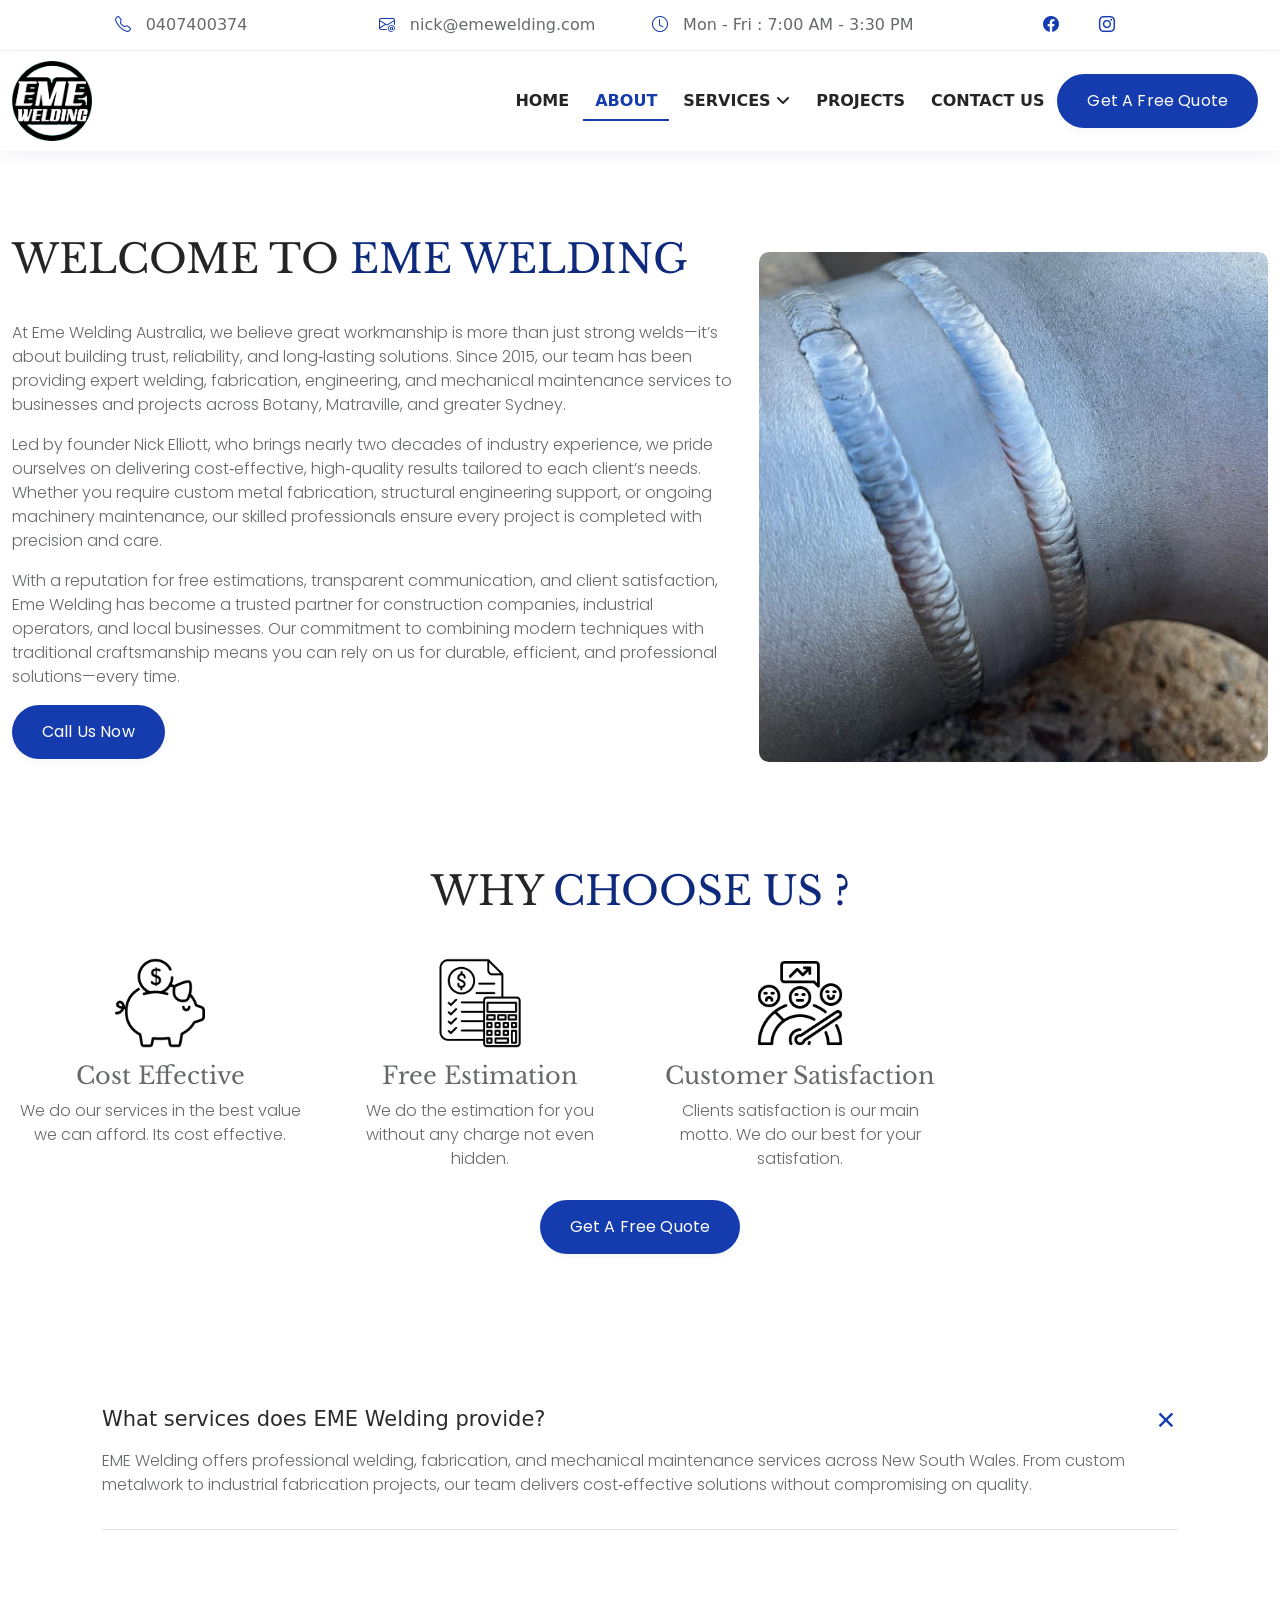
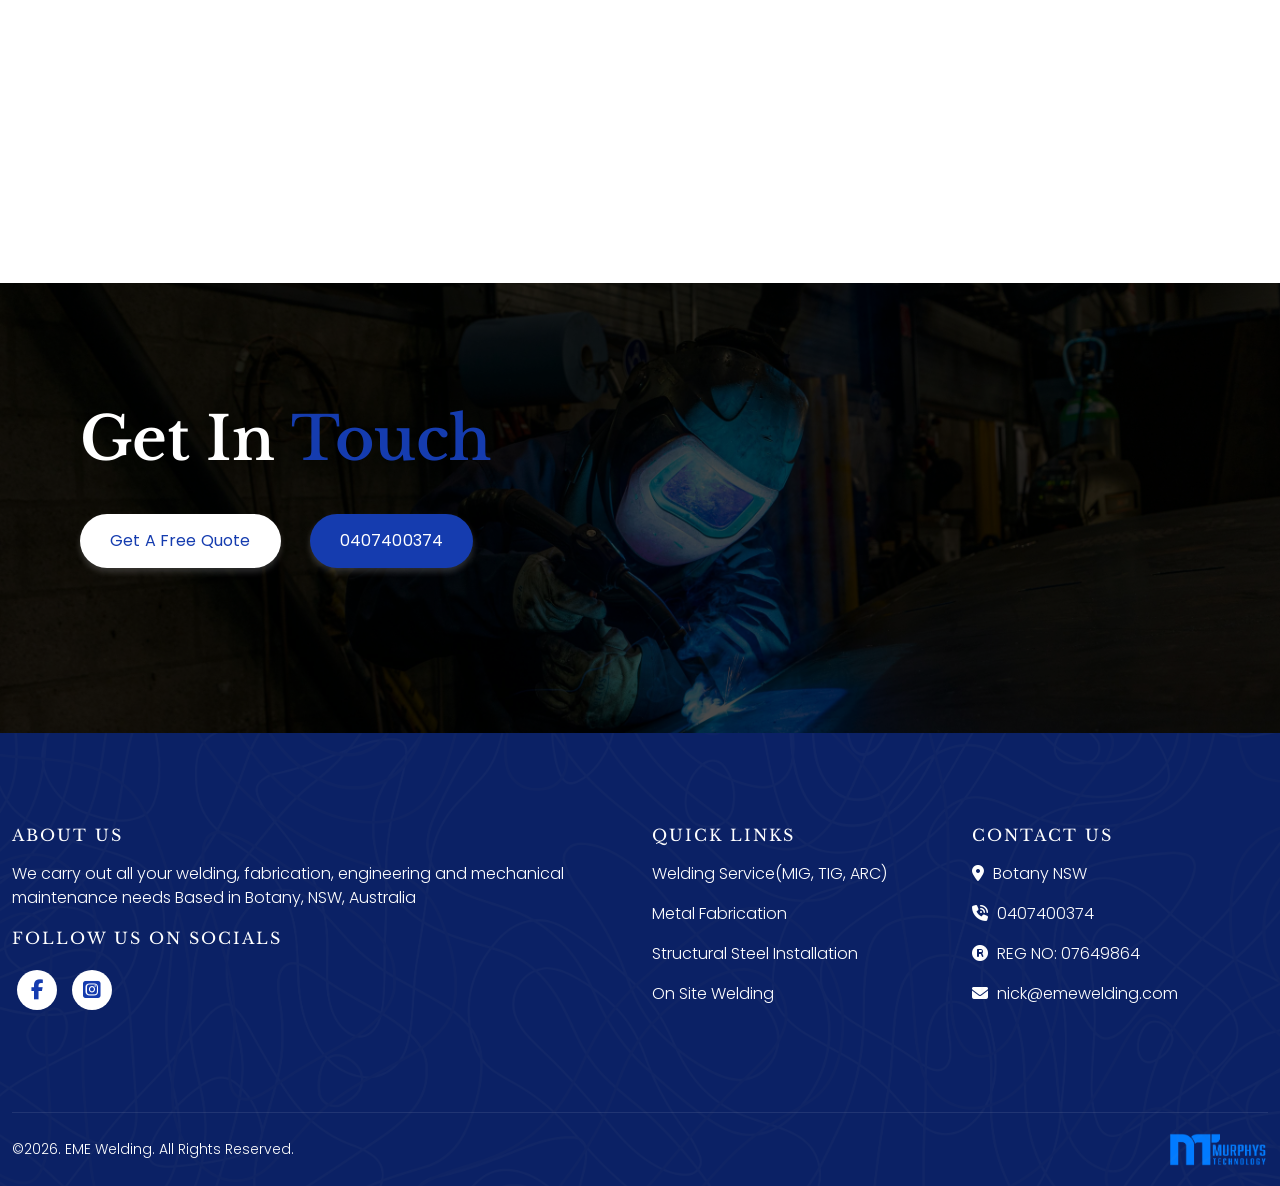
==== about.html @ 20a3b2cc "again update" ====
<!DOCTYPE html>
<html lang="en-AU">

<head>
    <meta charset="utf-8" />
    <meta http-equiv="X-UA-Compatible" content="IE=edge" />
    <meta name="viewport" content="width=device-width, initial-scale=1, maximum-scale=1" />
    <title>EME Welding | Reliable Welding & Fabrication Solutions in Sydney</title>






    <!-- Google ("Poppins", sans-serif) ("Libre Baskerville", serif;) -->
    <link rel="preconnect" href="https://fonts.googleapis.com">
    <link rel="preconnect" href="https://fonts.gstatic.com" crossorigin>
    <link
        href="https://fonts.googleapis.com/css2?family=Libre+Baskerville:ital,wght@0,400..700;1,400..700&family=Poppins:ital,wght@0,100;0,200;0,300;0,400;0,500;0,600;0,700;0,800;0,900;1,100;1,200;1,300;1,400;1,500;1,600;1,700;1,800;1,900&display=swap"
        rel="stylesheet">




    <!-- bootstrap Icons (icon library) -->
    <link rel="stylesheet" href="https://cdn.jsdelivr.net/npm/bootstrap-icons@1.11.3/font/bootstrap-icons.css">


    <!-- Font Awesome (icon library, v6.6.0) -->
    <link rel="stylesheet" href="https://cdnjs.cloudflare.com/ajax/libs/font-awesome/6.6.0/css/all.min.css"
        integrity="sha512-Kc323vGBEqzTmouAECnVceyQqyqdsSiqLQISBL29aUW4U/M7pSPA/gEUZQqv1cwx4OnYxTxve5UMg5GT6L4JJg=="
        crossorigin="anonymous" referrerpolicy="no-referrer" />


    <!-- Plugins CSS (third-party libraries styling) -->
    <link rel="stylesheet" href="css/plugins.css" />

    <!-- animation stylesheet -->
    <link rel="stylesheet" href="css/animation.css">

    <!-- Main site stylesheet -->
    <link rel="stylesheet" href="css/style.css" />

    <!-- this page stylesheet -->
    <link rel="stylesheet" href="css/about.css" />




</head>



<body>



    <!-- Preloader -->
    <div class="preloader-bg"></div>
    <div id="preloader">
        <div id="preloader-status">
            <div class="loader">
                <span></span>
            </div>
        </div>
    </div>







    <!--============================
            NAV BANNER 
  ==============================-->

    <div class="nav-banner py-2 px-3">
        <div class="container">
            <div class="row ">

                <div class="col-md-6 col-lg-3 nav-banner-item">
                    <a href="tel:0407400374"> <i class="bi bi-telephone"></i> 0407400374 </a>
                </div>

                <div class="col-md-6 col-lg-3 nav-banner-item">
                    <a href="mailto:nick@emewelding.com"> <i class="bi bi-envelope-at"></i> nick@emewelding.com </a>
                </div>

                <div class="col-lg-3 nav-banner-item d-none d-lg-block">
                    <div><i class="bi bi-clock"></i> Mon - Fri : 7:00 AM - 3:30 PM</div>
                </div>

                <div class="col-lg-3 nav-banner-social d-none d-lg-block">
                    <div class="nav-banner-item">
                        <a href="https://www.facebook.com/emewelding/"><i class="bi bi-facebook"></i></a>
                        <a href="https://www.instagram.com/emewelding/"><i class="bi bi-instagram"></i></a>
                    </div>
                </div>
            </div>
        </div>
    </div>

    <!--============================
            NAV BANNER 
  ==============================-->













    <!--============================
            NAVIGATION BAR 
  ==============================-->

    <nav class="navbar navbar-expand-lg">
        <div class="container">


            <!-- Logo -->
            <div class="logo-wrapper">
                <a class="logo" href="index.html">
                    <img src="img/logo/logo.png" class="logo-img img-fluid" alt="EME Welding Logo" />
                </a>
            </div>

            <!-- Button -->
            <button class="navbar-toggler" type="button" data-bs-toggle="collapse" data-bs-target="#navbar"
                aria-controls="navbar" aria-expanded="false" aria-label="Toggle navigation">
                <span class="navbar-toggler-icon"><i class="fa-solid fa-bars"></i></span>
            </button>


            <!-- Menu -->
            <div class="collapse navbar-collapse" id="navbar">
                <ul class="navbar-nav ms-auto">
                    <li class="nav-item">
                        <a class="nav-link" href="index.html">Home</a>
                    </li>

                    <li class="nav-item">
                        <a class="nav-link active" href="about.html">About</a>
                    </li>


                    <li class="nav-item dropdown">
                        <a class="nav-link dropdown-toggle" href="#" role="button" data-bs-toggle="dropdown"
                            aria-expanded="false">Services <i class="fa-solid fa-angle-down"></i></a>

                        <ul class="dropdown-menu">

                            <li>
                                <a href="welding-service.html" class="dropdown-item"><span>Welding Service (MIG,
                                        TIG, ARC)</span></a>
                            </li>

                            <li>
                                <a href="metal-fabrication.html" class="dropdown-item"><span>Metal
                                        Fabrication</span></a>
                            </li>

                            <li>
                                <a href="structural-steeel-installation.html" class="dropdown-item"><span>Structural
                                        Steel
                                        Installation</span></a>
                            </li>

                            <li>
                                <a href="pipe-instrument-fitting.html" class="dropdown-item"><span>Pipe &amp; Instrument
                                        Fitting</span></a>
                            </li>

                            <li>
                                <a href="project-management.html" class="dropdown-item"><span>Project
                                        Managament</span></a>
                            </li>

                            <li>
                                <a href="on-site-welding.html" class="dropdown-item"><span>On-Site Welding</span></a>
                            </li>

                            <li>
                                <a href="custom-fabrication.html" class="dropdown-item"><span>Custom
                                        Fabrication</span></a>
                            </li>


                        </ul>
                    </li>

                    <li class="nav-item">
                        <a class="nav-link" href="project.html">Projects</a>
                    </li>

                    <li class="nav-item">
                        <a class="nav-link" href="contact.html">Contact Us</a>
                    </li>

                    <li class="nav-item d-none d-lg-block">
                        <a href="contact.html" class="button-2 "> Get a free quote </a>
                    </li>


                </ul>
            </div>

        </div>
    </nav>

    <!--============================
            NAVIGATION BAR 
  ==============================-->


























    <!--============================
            INTRO SECTION 
  ==============================-->

    <section class="intro-section section-padding">
        <div class="container">
            <div class="row">


                <div class="col-12 col-lg-7 mb-4 animate-bottom ">

                    <div class="sec-title text-left pb-4">
                        <h2> Welcome to <span>eme welding</span></h2>
                    </div>


                    <div class="intro-txt">

                        <p>
                            At Eme Welding Australia, we believe great workmanship is more than just strong welds—it’s
                            about building trust, reliability, and long‑lasting solutions. Since 2015, our team has been
                            providing expert welding, fabrication, engineering, and mechanical maintenance services to
                            businesses and projects across Botany, Matraville, and greater Sydney.
                        </p>
                        <p>
                            Led by founder Nick Elliott, who brings nearly two decades of industry experience, we pride
                            ourselves on delivering cost‑effective, high‑quality results tailored to each client’s
                            needs. Whether you require custom metal fabrication, structural engineering support, or
                            ongoing machinery maintenance, our skilled professionals ensure every project is completed
                            with precision and care.
                        </p>

                        <p>
                            With a reputation for free estimations, transparent communication, and client satisfaction,
                            Eme Welding has become a trusted partner for construction companies, industrial operators,
                            and local businesses. Our commitment to combining modern techniques with traditional
                            craftsmanship means you can rely on us for durable, efficient, and professional
                            solutions—every time.
                        </p>

                    </div>

                    <a href="tel:0407400374" class=" button-2"> Call Us Now</a>


                </div>

                <div class="col-12 col-lg-5 animate-bottom ">
                    <div class="intro-img">
                        <img src="img/4.jpg" alt="">
                    </div>
                </div>


            </div>
        </div>
    </section>

    <!--============================
            INTRO SECTION 
  ==============================-->





















    <!--============================
            WHY CHOOSE US SECTION 
  ==============================-->

    <section class="features-section section-padding">
        <div class="container">

            <div class="sec-title text-center animate-bottom pb-4">
                <h2>Why <span>choose us ?</span></h2>
            </div>


            <div class="row">

                <div class="col-12 col-md-6 col-lg-3 animate-bloom">
                    <div class="features-card">
                        <div class="features-card-icon">
                            <img src="img/icons/cost-saving.png" alt="cost saving icon">
                        </div>
                        <div class="features-card-content">
                            <h3>cost effective</h3>
                            <p>We do our services in the best value we can afford. Its cost effective.</p>
                        </div>
                    </div>
                </div>


                <div class="col-12 col-md-6 col-lg-3 animate-bloom">
                    <div class="features-card">
                        <div class="features-card-icon">
                            <img src="img/icons/free-estimation.png" alt="free estimation icon">
                        </div>
                        <div class="features-card-content">
                            <h3>free estimation</h3>
                            <p>We do the estimation for you without any charge not even hidden.</p>
                        </div>
                    </div>
                </div>


                <div class="col-12 col-md-6 col-lg-3 animate-bloom">
                    <div class="features-card">
                        <div class="features-card-icon">
                            <img src="img/icons/customer-satisfaction.png" alt="customer satisfaction icon">
                        </div>
                        <div class="features-card-content">
                            <h3>customer satisfaction</h3>
                            <p>Clients satisfaction is our main motto. We do our best for your satisfation.</p>
                        </div>
                    </div>
                </div>


                <div class="col-12 col-md-6 col-lg-3 animate-bloom">
                    <div class="features-card">
                        <div class="features-card-icon">
                            <img src="img/icons/expert-staff.png" alt="expert staff icon">
                        </div>
                        <div class="features-card-content">
                            <h3>Experts Staffs</h3>
                            <p>Our workers are professional and know how to handle every minor things.</p>
                        </div>
                    </div>
                </div>


            </div>

            <div class="text-center mt-2 animate-bottom">
                <a href="contact.html" class="button-2">Get a Free Quote</a>
            </div>

        </div>

    </section>

    <!--============================
            WHY CHOOSE US  SECTION 
  ==============================-->











    <!--============================
            FAQ SECTION 
  ==============================-->
    <section class="faq-section">

        <div class="container my-5">
            <div class="faq-section">
                <div class="faq-item active animate-bottom">
                    <div class="faq-question">
                        <h5> What services does EME Welding provide?</h5>
                        <span class="faq-toggle">+</span>
                    </div>
                    <div class="faq-answer">
                        <p>EME Welding offers professional welding, fabrication, and mechanical maintenance services
                            across New South Wales. From custom metalwork to industrial fabrication projects, our team
                            delivers cost‑effective solutions without compromising on quality.
                        </p>
                    </div>
                </div>

                <div class="faq-item animate-bottom">
                    <div class="faq-question">
                        <h5>Where is EME Welding located? </h5>
                        <span class="faq-toggle">+</span>
                    </div>
                    <div class="faq-answer">
                        <p>We are based in Botany/Matraville, NSW, Australia. Our workshop is easily accessible for
                            local businesses and industries, and we also provide on‑site welding and fabrication
                            services when required.
                        </p>
                    </div>
                </div>

                <div class="faq-item animate-bottom">
                    <div class="faq-question">
                        <h5>Do you offer custom welding and fabrication solutions?</h5>
                        <span class="faq-toggle">+</span>
                    </div>
                    <div class="faq-answer">
                        <p>Yes. At EME Welding, we specialize in tailoring projects to meet client requirements. Whether
                            you need one‑off fabrication, ongoing maintenance, or complex engineering solutions, our
                            experienced team will design and deliver exactly what you need.</p>
                    </div>
                </div>

                <div class="faq-item animate-bottom">
                    <div class="faq-question">
                        <h5> How can I get a quote for my project?</h5>
                        <span class="faq-toggle">+</span>
                    </div>
                    <div class="faq-answer">
                        <p>We provide free, no‑obligation estimates. Simply contact us by phone or email with your
                            project details, and our team will respond promptly with a clear, cost‑effective proposal.
                        </p>
                    </div>
                </div>

                <div class="faq-item animate-bottom">
                    <div class="faq-question">
                        <h5>Why choose EME Welding over other providers? </h5>
                        <span class="faq-toggle">+</span>
                    </div>
                    <div class="faq-answer">
                        <p>Founded in 2015 by Nick Elliott, EME Welding combines nearly two decades of industry
                            expertise with a commitment to client satisfaction. Our skilled workforce, transparent
                            pricing, and dedication to premium standards make us a trusted partner for businesses across
                            Australia.
                        </p>
                    </div>
                </div>


            </div>
        </div>


    </section>

    <!--============================
            FAQ SECTION 
  ==============================-->






























    <!-- =====================================
             CTA SECTION
    ========================================== -->

    <div class="cta-box ">
        <div class="container cta-content section-padding">
            <h2 class="animate-bloom">Get in <span>Touch</span> </h2>

            <div class="col-12 gallery-btn text-left pt-4 animate-bottom">

                <a href="contact.html" class="button-1 me-4">
                    Get A Free Quote
                </a>

                <a href="tel:0407400374" class=" button-2"> 0407400374</a>
            </div>


        </div>
    </div>

    <!-- =======================================
            CTA SECTION
    ========================================== -->

























    <!--============================
            FOOTER
  ==============================-->

    <footer class="footer bg">
        <div class="container">
            <!-- top -->
            <div class="top">
                <div class="row">

                    <div class="col-md-6 mb-30">
                        <div class="item">
                            <h3>About Us</h3>
                            <p class="pe-4">
                                We carry out all your welding, fabrication, engineering and mechanical maintenance needs
                                Based in Botany, NSW, Australia
                            </p>

                            <h3>Follow us on Socials</h3>
                            <div class="social-icons">
                                <ul class="list-inline">
                                    <li>
                                        <a href="https://www.facebook.com/emewelding/"><i
                                                class="fa-brands fa-facebook-f"></i></a>
                                    </li>
                                    <li>
                                        <a href="https://www.instagram.com/emewelding/"><i
                                                class="fa-brands fa-square-instagram"></i></a>
                                    </li>

                                </ul>
                            </div>

                        </div>
                    </div>




                    <div class="col-md-3 mb-30">
                        <div class="item">
                            <h3>quick links</h3>
                            <p><a href="welding-service.html">Welding Service(MIG, TIG, ARC)</a></p>
                            <p><a href="metal-fabrication.html">Metal Fabrication</a></p>
                            <p><a href="structural-steeel-installation.html">Structural Steel Installation</a></p>
                            <p><a href="on-site-welding.html">On Site Welding</a></p>

                        </div>
                    </div>



                    <div class="col-md-3  mb-30">
                        <div class="item">
                            <h3>Contact Us</h3>
                            <div class="links">
                                <p><i class="fa-solid fa-location-dot"></i> Botany NSW</p>
                                <p><i class="fa-solid fa-phone-volume"></i> 0407400374 </p>
                                <p><i class="fa-solid fa-registered"></i> REG NO: 07649864 </p>
                                <p><i class="fa-solid fa-envelope"></i>
                                    nick@emewelding.com</p>
                            </div>
                        </div>
                    </div>



                </div>
            </div>

            <!-- bottom -->
            <div class="bottom">
                <div class="row">
                    <div class="col-md-12 footer-right">
                        <p class="mb-0">
                            &copy;2026. EME Welding. All Rights Reserved.
                        </p>

                        <div class="footer-power"><a href="https://murphystechnology.com.au/"> <img
                                    src="img/logo/power.png" alt=""></a></div>
                    </div>
                </div>
            </div>
        </div>
    </footer>

    <!--============================
            FOOTER
  ==============================-->







    <!--============================
            Book Now CTA For Mobile
  ==============================-->

    <div class="cta-container d-lg-none">
        <div class="cta-text">Call Us Today</div>
        <a href="tel:0407400374" class="cta-btn">
            <i class="fa-solid fa-phone-flip"></i>
        </a>
    </div>

    <!--============================
            Book Now CTA For Mobile
  ==============================-->










    <!--============================
            ANIMATION JS
  ==============================-->
    <script>
        // Scroll Animation Script
        (function () {
            const observer = new IntersectionObserver(
                (entries) => {
                    const groups = {}; // Group by animation type

                    entries.forEach((entry) => {
                        if (entry.isIntersecting) {
                            const el = entry.target;
                            const animationType = Array.from(el.classList).find((cls) =>
                                cls.startsWith("animate-")   // updated prefix
                            );

                            if (!groups[animationType]) groups[animationType] = [];
                            groups[animationType].push(el);

                            observer.unobserve(el); // Animate only once
                        }
                    });

                    // Apply stagger per animation group
                    Object.values(groups).forEach((group) => {
                        group.forEach((el, index) => {
                            setTimeout(() => {
                                el.classList.add("animate-visible"); // updated suffix
                            }, index * 300); // Delay between elements
                        });
                    });
                },
                { threshold: 0.2 }
            );

            // Observe all animate elements
            document.querySelectorAll('[class*="animate-"]').forEach((el) => {
                observer.observe(el);
            });
        })();

    </script>
    <!--============================
            ANIMATION JS
  ==============================-->








    <!-- Bootstrap JavaScript (responsive UI components) -->
    <script src="js/bootstrap.min.js"></script>

    <!-- jQuery core library (v3.7.1) -->
    <script src="js/jquery-3.7.1.min.js"></script>

    <!-- ScrollIt (smooth scrolling between page sections) -->
    <script src="js/scrollIt.min.js"></script>

    <!-- Custom JavaScript (your site-specific scripts) -->
    <script src="js/script.js"></script>


</body>

</html>
---- css/animation.css ----
/* =====================
   Base Animations
===================== */
[class*="animate-"] {
    opacity: 0;
    transition: all 0.8s ease;
}

/* Directions */
.animate-bottom {
    transform: translateY(100px);
}

.animate-top {
    transform: translateY(-100px);
}

.animate-right {
    transform: translateX(100px);
}

.animate-left {
    transform: translateX(-100px);
}

.animate-left-rotate {
    transform: translateX(-100px) rotate(360deg);
    transition: transform 1s ease;
}

.animate-fade {
    opacity: 0;
    transition: opacity 3s ease;
}

/* 🌸 Bloom Animation */
.animate-bloom {
    opacity: 0;
    transform: scale(0.2);
    transition: transform 0.8s ease-out, opacity 0.8s ease-out;
}

/* When element is visible */
.animate-visible {
    opacity: 1;
    transform: translate(0, 0) scale(1);
}

/* Optional: smooth bounce after bloom */
.animate-bloom.animate-visible {
    animation: bloom-bounce 0.8s cubic-bezier(0.34, 1.56, 0.64, 1);
}

@keyframes bloom-bounce {
    0% {
        transform: scale(0.8);
        opacity: 0;
    }

    70% {
        transform: scale(1.02);
        opacity: 1;
    }

    100% {
        transform: scale(1);
    }
}
---- css/style.css ----
/* ======= Typography style ======= */
:root {
  --primary-blue: #13FFFF;
  --secondary-blue: #153CAF;
  --text-gray: #67696c;
  --bg-color: #FAFAF7;
  --light-gray: #F5F4EE;
  --soft-white: #F9F9F9;
  --black: #252525;
  --white: #FFFFFF;

  /* font */
  --font-body: "Poppins", sans-serif;
  --font-head: "Libre Baskerville", serif;

}




html,
body {
  -moz-osx-font-smoothing: grayscale;
  -webkit-font-smoothing: antialiased;
  -moz-font-smoothing: antialiased;
  font-smoothing: antialiased;
  height: 100%;
  width: 100%;
  scroll-behavior: smooth;

}

* {
  margin: 0;
  padding: 0;
  -webkit-box-sizing: border-box;
  box-sizing: border-box;
  outline: none;
  list-style: none;
  word-wrap: break-word;
}

body {
  color: var(--text-gray);
  background: var(--white);
  font-size: 16px;
  overflow-x: hidden;
  width: 100%;
}







p {
  font-family: var(--font-body);
  font-size: 16px;
  font-weight: 300;
  color: var(--text-gray);
}

h1 {
  font-size: 55px;
}

h2 {
  font-size: 45px;
}

h3 {
  font-size: 40px;
}

h4 {
  font-size: 27px;
}

h5 {
  font-size: 21px;
}

h6 {
  font-size: 17px;
}



h1,
h2 {
  font-family: var(--font-head);
  color: var(--secondary-blue);
  font-weight: 600;
  line-height: 1.2em;
  margin-bottom: 5px;
  margin: 0 0 15px 0;
}





h3,
h4,
h5,
h6 {
  font-weight: 400;
  line-height: 1.5em;
  margin: 0 0 15px 0;
}

img {
  width: 100%;
  height: auto;
  -webkit-transition: all 0.5s;
  -o-transition: all 0.5s;
  transition: all 0.5s;
}

span,
a,
a:hover {
  display: inline-block;
  text-decoration: none;
  color: inherit;
}

b {
  font-weight: 300;
  color: var(--white);
}






/* list */

.list {
  position: relative;
  display: block;
}

.list li {
  position: relative;
  display: flex;
  align-items: center;
}

.list li+li {
  margin-top: 10px;
}

.list-icon {
  display: grid;
}

.list-icon span {
  font-size: 17px;
  color: var(--secondary-blue);
}

.list-text {
  margin-left: 15px;
}

.list-text p {
  font-size: 17px;
  margin: 0;
  color: #999;
}







/* breadcrumb */

.breadcrumb a {
  color: var(--secondary-blue);
}

.breadcrumb-item+.breadcrumb-item::before {
  color: rgba(255, 255, 255, 0.5);
}

.breadcrumb-item.active {
  color: var(--white);
}

/* bottom fade */

.bottom-fade {
  width: 100%;
  top: 0;
  height: 100%;
  float: left;
  position: absolute;

  z-index: 0;
  border-radius: 20px 20px 0 20px;
}

.why-us-bottom-fade {
  border-radius: 0px;
}

















/* ======= Preloader style ======= */

.preloader-bg,
#preloader {
  position: fixed;
  width: 100%;
  height: 100vh;
  overflow: hidden;
  background: #000000;
  /* Dark backdrop */
  z-index: 10000009;
}

#preloader {
  display: table;
  table-layout: fixed;
}

#preloader-status {
  display: table-cell;
  vertical-align: middle;
}



.loader {
  border: 6px solid #006eff34;
  border-top: 6px solid #006eff;
  border-radius: 50%;
  width: 60px;
  height: 60px;
  margin: 0 auto;
  animation: spin 1s linear infinite;
}

@keyframes spin {
  0% {
    transform: rotate(0deg);
  }

  100% {
    transform: rotate(360deg);
  }
}

/* ======= Preloader style ======= */


























/* ======= Section style ======= */

.section-padding {
  padding: 80px 0;
}

@media (max-width:992px) {
  .section-padding {
    padding: 60px 0;
  }

}

@media (max-width:767px) {
  .section-padding {
    padding: 40px 0;
  }

}



.section-title {
  font-size: 40px;
  position: relative;
  line-height: 1.2em;
  font-weight: 400;
  text-transform: uppercase;
}

.section-title h2 {
  font-size: clamp(30px, 5vw, 45px);
  color: var(--secondary-blue);
  position: relative;
  line-height: 1.2em;
  font-weight: 400;
  text-transform: uppercase;
}



[data-overlay-dark] .section-title span,
.section-title span {
  color: var(--secondary-blue);
}

.section-title.white {
  color: var(--white);
}

.section-title.black {
  color: var(--white);
}

.section-title p {
  font-family: "Oswald", sans-serif;
  font-weight: 300;
  font-size: 16px;
  line-height: 20px;
  margin-bottom: 15px;
  position: relative;
  display: inline-block;
  z-index: 1;
  text-transform: uppercase;
  letter-spacing: 3px;
}

.section-subtitle.white {
  color: var(--white);
}

@media screen and (max-width: 991px) {
  .section-title {
    font-size: 40px;
  }
}






















/* ======= Nav-banner style ======= */
.nav-banner {
  color: var(--text-gray);
  background-color: var(--white);
  font-size: clamp(8px, 3vw, 12px);
  text-align: left;
  font-weight: 400;
  font-size: 16px;
  border-bottom: 1px solid var(--light-gray);
}


.nav-banner .row {
  padding: 5px 0px;
  margin: 0px;
}


.nav-banner .row i {
  font-size: 16px;
  color: var(--secondary-blue);
  margin-right: 10px;
}


.nav-banner-item {
  display: flex;
  flex-direction: row;
  justify-content: center;
  align-items: center;
}

.nav-banner-social {
  align-items: center;
}

.nav-banner-social a {
  margin-right: 30px;
}

/* ======= Nav-banner style ======= */































/* ========================
     Navbar style
=========================== */

.navbar {
  position: relative;
  left: 0;
  width: 100%;
  background: var(--white);
  z-index: 99;
  padding: 0;
  height: 100px;
  border-bottom: 1px solid rgba(255, 255, 255, 0.2);
  box-shadow: 0px 5px 15px rgb(15 36 84 / 5%);

}


.navbar .container {
  border: none;
}

.logo .logo-img {
  width: 80px;
  height: auto;
  display: block;
}

.nav-scroll .container {
  border: none;
}

.navbar-toggler-icon {
  background-image: none;
}

.navbar .navbar-toggler-icon,
.navbar .icon-bar {
  color: black;
}


.navbar .navbar-collapse .navbar-nav {
  display: flex;
  align-items: center;
  padding: 10px;
}

.navbar .navbar-nav .nav-link {
  font-weight: 600;
  font-size: 16px;
  color: var(--black);
  margin: 1px;
  -webkit-transition: all 0.4s;
  transition: all 0.4s;
  padding-right: 12px;
  padding-left: 12px;
  text-transform: uppercase;
}




.navbar .navbar-nav .nav-link {
  position: relative;
  color: var(--black);
  text-decoration: none;
  background-image: linear-gradient(currentColor, currentColor);
  background-position: 0 100%;
  background-repeat: no-repeat;
  background-size: 0% 1px;
  transition: background-size 0.3s ease;
}

.navbar .navbar-nav .nav-link:hover {
  background-size: 100% 2px;
  color: var(--secondary-blue);
}

.navbar .navbar-nav .active {
  background-size: 100% 2px;
  color: var(--secondary-blue);
  font-weight: 600;
}

.navbar .navbar-nav .active i {
  color: var(--secondary-blue);
}






.nav-scroll {
  background: var(--white);
  padding: 0;
  position: fixed;
  top: -140px;
  left: 0;
  width: 100%;
  -webkit-transition: -webkit-transform 0.5s;
  transition: -webkit-transform 0.5s;
  transition: transform 0.5s;
  transition: transform 0.5s, -webkit-transform 0.5s;
  -webkit-transform: translateY(140px);
  transform: translateY(140px);
  border: none;
  -webkit-box-shadow: 0px 5px 15px rgb(15 36 84 / 5%);
  box-shadow: 0px 5px 15px rgb(15 36 84 / 5%);
}

.nav-scroll .container {
  margin: 0px auto;
  background: var(--white);

}


.nav-scroll .logo .logo-img {
  width: 80px;
  height: auto;
  display: block;
}

a.logo {
  display: block;
  width: 80px;
  height: auto;
}

.nav-scroll .navbar-toggler-icon,
.nav-scroll .icon-bar {
  color: var(--black);
}

.nav-scroll .navbar-nav .nav-link {
  color: var(--black);
  font-weight: 600;
}

.nav-scroll .navbar-nav .active {
  color: var(--secondary-blue) !important;
  font-weight: 600;
}

.nav-scroll .navbar-nav .logo {
  padding: 15px 0;
  color: var(--secondary-blue);
}

.nav-scroll .logo-img {
  width: 80px;
  margin-bottom: 0px;
}

.nav-scroll .logo-wrapper .logo {
  display: block;
  width: 100%;
  position: relative;
  color: var(--white);
  margin-bottom: 0;
  padding: 0;
}




.logo {
  padding: 0;
  display: block;
}

.logo-img {
  width: 80px;
  height: auto;
  object-fit: contain;
}

.dropdown .nav-link i {
  padding-left: 0px;
  font-size: 8px;
  color: var(--black);
}




.navbar .dropdown-menu {
  background-color: var(--light-white);
  width: fit-content !important;
  padding: 10px 20px !important;
  box-shadow: rgba(0, 0, 0, 0.24) 0px 3px 8px !important;
}


.navbar .dropdown-menu .dropdown-item {
  font-family: "Outfit", sans-serif;
  font-size: 15px;
  font-weight: 400;
  color: var(--black);
  position: relative;
  background-color: transparent;
  -webkit-transition: all 0.4s;
  -o-transition: all 0.4s;
  transition: all 0.4s;
  padding: 5px;
}

.navbar .dropdown-menu .dropdown-item span {
  display: block;
  cursor: pointer;
  padding: 3px;
}


.navbar .dropdown-menu .dropdown:hover>.dropdown-item,
.navbar .dropdown-menu .dropdown-item.active,
.navbar .dropdown-menu .dropdown-item:hover {
  color: var(--secondary-blue) !important;
  font-weight: 400;

}


.navbar .dropdown-toggle::after {
  display: none;

}

.navbar .dropdown-menu {
  box-shadow: 0 16px 50px rgb(27 27 27 / 7%);

}

.navbar .dropdown-menu li:last-child {
  border-bottom: none;
}

.navbar .dropdown-menu li {
  position: relative;
  display: block;
  -webkit-transition: all 500ms ease;
  transition: all 500ms ease;
  border-bottom: 1px solid rgba(255, 255, 255, 0.02);
}


.navbar .dropdown-menu .dropdown-menu.pull-left {
  top: 0;
  left: auto;
  right: 100%;
}

/* navbar-right */
.navbar .navbar-right {
  position: relative;
  display: flex;
  align-items: center;
}

.navbar .navbar-right .wrap {
  position: relative;
  display: flex;
  align-items: center;
  z-index: 5;
  margin-left: 20px;
}

.navbar .navbar-right .wrap .icon {
  position: relative;
  display: flex;
  align-items: center;
  justify-content: center;
  height: 40px;
  width: 40px;
  background-color: transparent;
  border-radius: 50%;
  font-size: 16px;
  color: var(--white);
  -webkit-transition: all 500ms ease;
  transition: all 500ms ease;
  border: 1px solid rgba(255, 255, 255, 0.3);
}

.nav-scroll .navbar-right .wrap .icon {
  color: var(--white);
}

.navbar .navbar-right .wrap .text {
  margin-left: 5px;
  top: 0;
  position: relative;
}

.navbar .navbar-right .wrap .text p {
  font-size: 12px;
  line-height: 11px;
  color: var(--white);
  margin-bottom: 4px;
}

.navbar .navbar-right .wrap .text h5 {
  font-size: 17px;
  font-weight: 300;
  color: var(--white);
  margin-bottom: 0;
}

.navbar .navbar-right .wrap .text h5 a {
  color: var(--white);
  -webkit-transition: all 500ms ease;
  transition: all 500ms ease;
}


.navbar .dropdown-menu .dropdown-item.active {
  color: var(--secondary-blue) !important;
  font-weight: 600 !important;
}





/* Navbar Media Query */
@media (min-width: 992px) {

  /* Make dropdown parent stable */
  .navbar .dropdown {
    position: relative;
  }

  .navbar .dropdown i {
    font-size: 16px;
    margin: 0px;
    padding: 0px;
    transition: all 0.3s ease;
  }


  /* Base dropdown state */
  .navbar .dropdown-menu {
    display: block;
    opacity: 0;
    visibility: hidden;
    transform: translateY(12px);
    width: 80px;
    padding: 20px 12px;
    border-radius: 15px;
    border: 0;
    background-color: var(--white);
    transition: opacity 0.25s ease, transform 0.25s ease;
    pointer-events: none;
  }

  /* Invisible hover bridge (IMPORTANT) */
  .navbar .dropdown::after {
    content: "";
    position: absolute;
    left: 0;
    right: 0;
    top: 100%;
    height: 14px;
  }

  /* Hover open */
  .navbar .dropdown:hover>.dropdown-menu {
    opacity: 1;
    visibility: visible;
    transform: translateY(0);
    pointer-events: auto;
  }


  .navbar .dropdown:hover i {
    transform: rotate(-180deg);
  }


  /* Nested dropdown fix (if any) */
  .navbar .dropdown-menu .dropdown-menu {
    left: calc(100% + 5px);
    top: 0;
    transform: translateY(0);
  }

  /* Disable bootstrap click toggle on desktop */
  .navbar .dropdown-toggle {
    pointer-events: none;
  }
}








@media screen and (max-width: 991px) {

  .navbar {
    padding: 0;
    height: 90px;
    background: var(--white);
    padding: 0;
    border-bottom: 1px solid rgba(255, 255, 255, 0.1);
  }


  .nav-scroll {
    background: var(--white);
  }

  .logo-wrapper {
    float: left;
    padding: 5px 15px;
    height: 90px;
  }

  .nav-scroll .logo-wrapper {
    padding: 5px 15px;
    background-color: transparent;
  }

  .nav-scroll .logo .logo-img {
    width: 80px;
  }

  .navbar .logo {
    text-align: left;
    margin-left: 0px;
  }

  .logo-img {
    margin-bottom: 0px;
    width: 80px;
    padding: 0;
  }

  .navbar button {
    margin-right: 0px;
    outline: none !important;
    background: transparent;
    margin-top: 10px;
    border: none;
  }

  .navbar button:hover {
    background: transparent;
  }

  .navbar button:active,
  .navbar button:focus,
  .navbar button:hover {
    background: transparent;
    outline: none;
    color: transparent !important;
  }

  .navbar .container {
    max-width: 100%;
    padding: 0;
  }

  .navbar .nav-link {
    margin: 0px auto !important;
  }

  .navbar .navbar-nav .nav-link {
    color: var(--white);
    border-style: none;
    font-weight: 300;
    padding: 3px;
    border-radius: 0px;
    background: transparent;

  }

  .navbar .navbar-nav .active {
    color: var(--secondary-blue);
    font-weight: 600;
  }


  .nav-scroll .navbar-collapse .nav-link {
    color: var(--white) !important;
    padding: 10px 0px;
  }

  .nav-scroll .navbar-collapse .active {
    color: var(--secondary-blue) !important;
    font-weight: 600 !important;

  }

  .navbar .dropdown-menu {
    background-color: transparent;
  }

  .navbar .navbar-collapse .navbar-nav {
    display: flex;
    align-items: start;
    padding: 60px 40px;
    border-radius: 0px;
    background: black;
  }



  .navbar .dropdown-menu .dropdown-item {
    color: var(--white);
    padding: 0px;
    font-weight: 300;
    line-height: 30px;

  }

  .navbar .dropdown-menu .dropdown-item.dropdown-toggle {
    font-weight: 300;
  }

  .navbar .dropdown-submenu .dropdown-toggle::after {
    right: 15px;
    font-size: 10px;
  }

  .navbar .dropdown-submenu:hover>.dropdown-toggle::after {
    transform: rotate(0deg);
  }

  .navbar .dropdown-submenu .dropdown-toggle.show::after {
    transform: rotate(90deg);
  }

  .navbar .dropdown-menu {
    border: none;
    padding: 0;
    border-radius: 0;
    margin: 0;
    background: var(--light-black);
    box-shadow: none;
  }

  .navbar .dropdown i {
    font-size: 16px;
    margin: 0px;
    padding: 0px;
    transition: all 0.3s ease;
  }


  .navbar .dropdown.active i {
    transform: rotate(-180deg);
  }


  .navbar .dropdown-submenu .dropdown-menu {
    margin: 0;
    padding: 0 0 0 20px;
  }

  .navbar .dropdown-menu li a {
    padding: 0 10px;
  }

  .navbar .navbar-nav .nav-link {
    padding-right: 0px;
    padding-left: 0px;
  }

  .navbar .navbar-nav {
    padding: 30px;
  }

  .navbar .navbar-collapse {
    height: fit-content;
    overflow: auto;
    background: var(--black);
    text-align: left;
  }

  .dropdown .nav-link i {
    color: rgba(255, 255, 255, 0.5);
  }

  .nav-scroll .dropdown .nav-link i {
    color: rgba(255, 255, 255, 0.5);
  }

  .nav-scroll .dropdown .nav-link.active i {
    color: var(--secondary-blue);
  }


  .navbar .navbar-right {
    display: none;
  }
}

/* ======= Navbar style ======= */

/* ===============================
   Mobile dropdown always visible
   (< 992px)
================================ */























/* ======= HERO SECTION style ======= */
.hero-section {
  position: relative;
  width: 100%;
  height: 95vh;
  overflow: hidden;
}

.carousel-container {
  position: relative;
  width: 100%;
  height: 100%;
}

.carousel-slide {
  position: absolute;
  inset: 0;
  opacity: 0;
  transform: scale(1.15);
  transition:
    opacity 3s ease,
    transform 3s cubic-bezier(.16, 1, .3, 1);
  z-index: 0;
}

/* Active slide */
.carousel-slide.active {
  opacity: 1;
  transform: scale(1);
  z-index: 2;
}

/* Leaving slide (zoom in while fading) */
.carousel-slide.zoom-in {
  opacity: 0;
  transform: scale(1.25);
  z-index: 1;
}

/* Entering slide */
.carousel-slide.zoom-out {
  opacity: 1;
  transform: scale(1);
  z-index: 2;
}

.slide-image {
  width: 100%;
  height: 100%;
  object-fit: cover;
}

.overlay {
  position: absolute;
  top: 0;
  left: 0;
  width: 100%;
  height: 100%;
  background: rgba(0, 0, 0, 0.7);
  z-index: 2;
}

.hero-content {
  position: absolute;
  top: 0;
  left: 0;
  width: 60%;
  height: 100%;
  z-index: 3;
  color: white;
  display: flex;
  align-items: center;
  justify-content: center;
  padding: 20px;
  padding-left: 120px;
}



.content-wrapper {
  opacity: 1;
  transform: none;
  position: relative;
  pointer-events: auto;
}


.hero-content span {
  font-family: 'Playfair Display', serif;
  font-size: clamp(25px, 6vw, 40px);
  font-weight: 500;
  text-transform: uppercase;
  line-height: 1em;
  color: var(--white);
  text-align: left;
  text-shadow: 2px 2px 10px rgba(0, 0, 0, 0.5);
}


.hero-content h1 {
  font-size: clamp(45px, 8vw, 75px);
  font-weight: 700;
  margin-bottom: 20px;
  text-transform: uppercase;
  line-height: 1.5em;
  color: var(--white);
  text-align: left;
  text-shadow: 2px 2px 10px rgba(0, 0, 0, 0.5);
}

.hero-content p {
  font-size: clamp(1rem, 2vw, 1.3rem);
  margin-bottom: 30px;
  line-height: 1.6;
  max-width: 820px;
  color: var(--white);
  text-transform: capitalize;
  margin-left: auto;
  margin-right: auto;
}







/* Indicators */
.indicators {
  position: absolute;
  bottom: 40px;
  left: 50%;
  transform: translateX(-50%);
  z-index: 4;
  display: flex;
  gap: 15px;
}

.indicator {
  width: 12px;
  height: 12px;
  background: transparent;
  cursor: pointer;
  transition: all 0.3s ease;
  border: 2px solid var(--white);
  border-radius: 50px;

}

.indicator.active {
  background: var(--white);
  width: 80px;
  border-style: none;
}

/* Responsive */


@media (max-width: 768px) {

  .hero-section {
    width: 100%;
    height: 83vh;
    overflow: hidden;
  }


  .nav-btn {
    width: 45px;
    height: 45px;
    font-size: 16px;
  }

  .prev-btn {
    left: 15px;
  }

  .next-btn {
    right: 15px;
  }

  .indicators {
    bottom: 30px;
    gap: 10px;
  }

  .indicator {
    width: 10px;
    height: 10px;
  }

  .indicator.active {
    width: 30px;
  }

  .hero-content {
    width: 100%;
    padding: 15px;
  }

  .hero-btn {
    padding: 12px 30px;
  }
}

@media (max-width: 575px) {

  .hero-section {
    width: 100%;
    height: 80vh;
    overflow: hidden;
  }
}

@media (max-width: 480px) {


  .hero-section {
    min-height: 500px;
  }

  .hero-content h1 {
    margin-bottom: 15px;
  }

  .hero-content p {
    margin-bottom: 20px;
  }
}

/* ======= HERO SECTION style ======= */

































/* ======= INTRO SECTION STYLE======= */



.intro-section .row {
  display: flex;
  align-items: center;
}

.intro-txt h2 {
  text-transform: capitalize;
}

.intro-txt p {
  font-size: 16px;
  color: var(--text-gray);
}

.intro-img {
  border-radius: 10px;
}

.intro-img img {
  border-radius: 10px;
  object-fit: cover;
  object-position: center;
  aspect-ratio: 1/1;
}


/* ======= INTRO SECTION STYLE======= */

























/* ======= FEATURES SECTION STYLE======= */

.features-section {
  padding-top: 0px;
}

.features-card {
  margin: 5px;
  transition: all 0.3s ease;
}

.features-card-icon {
  display: flex;
  justify-content: center;
  margin-bottom: 10px;
}

.features-card-icon img {
  width: 90px;
  height: auto;
  aspect-ratio: 1/1;
}


.features-card-content {
  display: flex;
  flex-direction: column;
  justify-content: center;
  align-items: center;
}


.features-card-content h3 {
  font-size: clamp(18px, 5vw, 24px);
  text-transform: capitalize;
  margin-bottom: 5px;
  font-family: var(--font-head);
  text-align: center;
}


.features-card-content p {
  text-align: center;
  color: var(--text-gray);
}


.features-card:hover img {
  transform: scale(1.05);
}

/* ======= FEATURES SECTION STYLE======= */


























/* ======= FEATURES SECTION STYLE======= */


.our-service-section .row>div {
  display: flex;
}

.servive-card-header {
  background-color: #006eff24;
  display: flex;
  align-items: center;
  justify-content: center;
  position: relative;
  overflow: hidden;
}

.servive-card-header::before {
  content: "";
  position: absolute;
  inset: 0;
  background-image: url(../img/welding-bg.png);
  background-size: cover;
  background-repeat: no-repeat;
  filter: invert(0.4);
  opacity: 0.2;
  pointer-events: none;
  z-index: 0;
}

.servive-card-header h2 {
  text-transform: uppercase;
  color: var(--white);
  z-index: 5;
}

.servive-card-header a {
  z-index: 5;
}


.servive-card {
  padding: 20px;
  border-radius: 10px;
  background-color: var(--white);
  transition: all 0.3s ease;
  display: flex;
  flex-direction: column;
  height: 100%;
  border: 1px solid rgba(0, 0, 255, 0.18);
}

.service-card-head {
  display: flex;
  flex-direction: row;
  justify-content: space-between;
  align-items: center;
  padding: 0px 10px;
  margin-bottom: 10px;
}

.service-card-head h3 {
  margin: 0px;
  font-size: clamp(20px, 5vw, 24px);
  text-transform: capitalize;
  font-family: var(--font-head);

}

.service-card-icon {
  padding: 5px;
  width: 90px;
  height: 90px;
  aspect-ratio: 1/1;
  border-radius: 50px;
  background-color: var(--white);
  background-color: rgba(0, 0, 255, 0.18);
  display: flex;
  justify-content: center;
  align-items: center;
  transition: all 0.3s ease;

}

.service-card-icon img {
  width: 60px;
  height: 60px;
}


.service-card-body {
  display: flex;
  flex-direction: column;
  flex-grow: 1;
}

.service-card-body p {
  font-size: 16px;
  margin: 0px;
}

.service-card-body a {
  position: relative;
  display: inline-block;
  margin-top: 10px;
  text-decoration: none;
  color: inherit;
  width: fit-content;
}

.service-card-body a::before {
  content: "";
  position: absolute;
  left: 0;
  bottom: -3px;
  width: 0%;
  height: 2px;
  background-color: var(--secondary-blue);
  transition: width 0.3s ease;
}


.service-card-body a:hover::before {
  width: 100%;
}

.servive-card:hover .service-card-icon {
  transform: scale(1.08);
}

.servive-card:hover {
  box-shadow: rgba(0, 0, 0, 0.15) 0px 9px 9px 0px;

}

.servive-card-header {
  /* background-color: rgba(0, 110, 255, 0.05); */
  width: 100%;
  background-color: var(--secondary-blue);
}



/* ======= FEATURES SECTION STYLE======= */
























/* ======= GALLERY SECTION ======= */


.mansory-gallery {
  display: flex;
  flex-wrap: wrap;
  padding: 10px 0px;
  position: relative;
}

.mansory-gallery .column {
  flex: 25%;
  padding: 5px 10px;
}

.mansory-gallery .column img {
  border-radius: 10px;
  box-sizing: border-box;
  display: block;
  width: 100%;
  transition: transform 0.6s ease, filter 0.6s ease;
  aspect-ratio: 6/7;
  object-fit: cover;
  object-position: center;
}


.mansory-gallery .column img:hover {
  transform: scale(1.03);
  filter: contrast(1.05);
}


@media (max-width: 991.5px) {
  .mansory-gallery .column {
    flex: 50%;
  }
}

@media (max-width: 575px) {
  .mansory-gallery .column {
    flex: 100%;
  }
}


/* ======= GALLERY SECTION ======= */















/* ======= INFINITE BANNER CAROUSEL ======= */

.slider {
  Height: auto;
  --animationSpeed: 60s;
  overflow: hidden;
  width: 100%;
  height: var(--slideHeight);
  background-color: transparent;
  margin: auto;
}

.slider .slides-track {
  display: flex;
  width: max-content;
  animation: scroll var(--animationSpeed) linear infinite;
}



.slider .slide-brand img {
  width: auto;
  height: 80px;
  display: flex;
  justify-content: center;
  align-items: center;
  margin: 0px 30px;
}

.slider .slide img {
  width: clamp(80px, 4vw, 120px);
  height: auto;
}




/* Keyframes: move one full set (50%) */
@keyframes scroll {
  0% {
    transform: translateX(0);
  }

  100% {
    transform: translateX(-50%);
  }
}

@media (max-width:767px) {
  .slider {
    Height: 100px;
  }

  .slider .slide {
    padding: 0 10px;
  }
}

/* ======= INFINITE BANNER CAROUSEL ======= */

























/* ======= CTA SECTION ======= */


.cta-box {
  position: relative;
  overflow: hidden;
  padding: 40px 80px;
  height: 450px;
}

.cta-box::before {
  content: "";
  position: absolute;
  inset: 0;
  background-image: url("../img/bg.jpg");
  background-size: cover;
  background-position: center;
  background-repeat: no-repeat;
  pointer-events: none;

  background-color: rgba(0, 0, 0, 0.7);
  background-blend-mode: multiply;

  z-index: 0;
}

.cta-content {
  position: relative;
  z-index: 1;
  max-width: 650px;
}

.cta-content h2 {
  font-size: clamp(35px, 7vw, 60px);
  color: var(--white);
  text-transform: capitalize;
}

.cta-content h2 span {
  color: var(--secondary-blue);
  text-transform: capitalize;
}

@media (max-width:992px) {
  .cta-section {
    padding: 0px 60px;
  }

  .cta-box {
    padding: 40px 60px;
  }

}

@media (max-width:767px) {
  .cta-section {
    padding: 0px 30px;
  }

  .cta-box {
    padding: 40px 30px;
  }

}

@media (max-width:557px) {
  .cta-section {
    padding: 0px 12px;
  }

  .cta-box {
    padding: 40px 12px;
  }

  .gallery-btn a {
    margin-bottom: 10px;
  }
}


/* ======= Lets Talk CTA SECTION ======= */







































/* ======= Testimonials Section ======= */


.testimonial-card {
  background: var(--white);
  border-radius: 12px;
  padding: 40px 30px;
  box-shadow: 0 4px 12px rgba(0, 0, 0, 0.1);
  transition: transform 0.3s ease;
  height: 100%;
}

.testimonial-card:hover {
  transform: translateY(-5px);
}

.testimonial-card .card-header {
  display: flex;
  align-items: center;
  margin-bottom: 15px;
}

.testimonial-card img {
  width: 60px;
  height: 60px;
  border-radius: 50%;
  margin-right: 15px;
}

.testimonial-card h5 {
  margin: 0;
  font-size: 16px;
  color: var(--secondary-blue);
  font-weight: 600;
}

.testimonial-card p {
  color: var(--black);
  font-size: 16px;
  font-weight: 300;
}

.stars {
  color: gold;
  font-size: 1.4rem;
}

/* ======= REVIEW SECTION ======= */










































/* ======= Button style ======= */

.button-1 {
  background: var(--white);
  border: none;
  padding: 15px 30px;
  color: var(--secondary-blue);
  font-family: "Poppins", sans-serif;
  text-transform: capitalize;
  font-size: 1rem;
  font-weight: 400;
  border-radius: 50px;
  transition: all 0.3s cubic-bezier(0.4, 0, 0.2, 1);
  box-shadow: 0 4px 6px rgba(220, 219, 225, 0.2);
  letter-spacing: 0.01em;
}

.button-1:hover {
  background: #0e2a7c;
  color: var(--white);
  transform: translateY(-2px);
  box-shadow: 0 4px 6px rgba(220, 219, 225, 0.2);
}








.button-2 {
  background: var(--secondary-blue);
  border: none;
  padding: 15px 30px;
  color: var(--white);
  font-family: "Poppins", sans-serif;
  text-transform: capitalize;
  font-size: 1rem;
  font-weight: 400;
  border-radius: 50px;
  transition: all 0.3s cubic-bezier(0.4, 0, 0.2, 1);
  box-shadow: 0 4px 6px rgba(220, 219, 225, 0.2);
  letter-spacing: 0.01em;
}

.button-2:hover {
  background: #0e2a7c;
  color: var(--white);
  transform: translateY(-2px);
  box-shadow: 0 4px 6px rgba(59, 130, 246, 0.4);
}

/* ======= Button style ======= */



















/* ===================================== 
                  Footer style 
======================================= */

.footer {
  background: #0b2165;
  position: relative;
  overflow-x: hidden;
}

.footer::before {
  content: "";
  position: absolute;
  inset: 0;
  background-image: url(../img/line-bg.png);
  background-size: cover;
  background-repeat: no-repeat;
  filter: invert(0.4);
  opacity: 0.05;
  pointer-events: none;
  z-index: 0;
}




/* footer top */

.footer .top {
  padding: 90px 0px;
  border: none;
  border-bottom: 1px solid rgba(255, 255, 255, 0.09);
}



.footer .top .item h3 {
  color: var(--white);
  font-family: "Libre Baskerville", serif;
  font-size: 16px;
  font-weight: 400;
  text-transform: uppercase;
  letter-spacing: 2px;
}



.footer .top .item p {
  color: var(--white);
  font-family: "Poppins", sans-serif;
  font-size: 16px;
  font-weight: 300;
}

.footer .top .item p i {
  margin-right: 5px;
  color: var(--white);
}



.footer .top .item .links ul {
  margin: 0;
  padding: 0;
  color: var(--white);
}

.footer .top .item .links ul li {
  margin-bottom: 5px;
  font-weight: 300;

}


.footer .top .item .links ul li i {
  font-size: 16px;
  font-weight: 300;
  margin-right: 6px;
  color: var(--white);
}





/* social icons */

.footer .top .social-icons li {
  display: inline-block;
  border: none;
  z-index: 1;
  position: relative;
  width: 40px;
  height: 40px;
  line-height: 45px;
  text-align: center;
  justify-content: center;
  margin-right: 5px;
  -webkit-transition: all 0.4s;
  -o-transition: all 0.4s;
  transition: all 0.4s;
  font-size: 20px;
  color: var(--secondary-blue);
  background: var(--white);
  margin: 5px;
  border-radius: 50px;
}

.footer .top .social-icons i {
  position: absolute;
  top: 50%;
  left: 50%;
  transform: translate(-50%, -50%);
}

.footer .top .social-icons .list-inline {
  margin: 0;
}


.footer .top .social-icons li:hover {
  color: var(--secondary-blue);
  background-color: var(--primary-blue);
  -webkit-transition: all 0.7s;
  -o-transition: all 0.7s;
  transition: all 0.7s;
  transform: scale(1.1);
}











/* footer bottom */

.footer .bottom {
  padding: 20px 0px;

}

.footer-right {
  display: flex;
  flex-direction: row;
  justify-content: space-between;
  align-items: center;
}

.footer .bottom p {
  color: var(--white);
  font-family: "Poppins", sans-serif;
  font-size: 14px;
  font-weight: 300;
}


.footer-power img {
  width: 100px;
}


/* ===================================== 
                  Footer style 
======================================= */










/* ===================================== 
                  Book Now CTA For Mobile 
======================================= */


.cta-container {
  position: fixed;
  bottom: 60px;
  right: 20px;
  display: flex;
  align-items: center;
  gap: 10px;
  z-index: 1000;
}

.cta-text {
  background: var(--white);
  color: var(--secondary-blue);
  padding: 8px 12px;
  border-radius: 10px;
  font-size: 14px;
  font-family: "Poppins", sans-serif;
  text-transform: capitalize;
  box-shadow: rgba(0, 0, 0, 0.3) 0px 19px 30px, rgba(0, 0, 0, 0.22) 0px 15px 12px;
}

.cta-btn {
  width: 60px;
  height: 60px;
  border-radius: 50%;
  background-color: var(--secondary-blue);
  display: flex;
  align-items: center;
  justify-content: center;
  text-decoration: none;
  position: relative;
  color: #fff;
  font-size: 24px;
  flex-shrink: 0;
}

.cta-btn i {
  position: absolute;
  top: 50%;
  left: 50%;
  transform: translate(-50%, -50%);
  color: var(--white);
  font-size: 30px;
  z-index: 2;
  display: flex;
  align-items: center;
  justify-content: center;
  pointer-events: none;
}

.cta-btn::before {
  content: "";
  position: absolute;
  width: 100%;
  height: 100%;
  border-radius: 50%;
  background-color: var(--secondary-blue);
  z-index: 1;
  animation: smoothPulse 2s infinite ease-out;
}

.cta-btn:hover {
  transform: none;
}



@keyframes smoothPulse {
  0% {
    transform: scale(1);
    opacity: 0.9;
  }

  70% {
    transform: scale(1.9);
    opacity: 0;
  }

  100% {
    transform: scale(1.9);
    opacity: 0;
  }
}

/* ===================================== 
                  Book Now CTA For Mobile 
======================================= */













/* ======= Responsive style ======= */

@media (min-width: 1200px) {
  .container {
    max-width: 1400px !important;
  }
}





/*========================
 Header SECTION
 ====================== */

.sec-title {
  z-index: 1;
}

.sec-title .sub-title {
  display: flex;
  font: 18px;
  font-weight: 700;
  text-transform: uppercase;
  margin-bottom: 10px;

}

.sec-title .sub-title img {
  width: 30px;
  height: 30px;
  margin-right: 5px;
}

.sec-title h2 {
  color: var(--black);
  font-family: var(--font-head);
  font-size: clamp(30px, 4vw, 40px);
  line-height: 1.4em;
  font-weight: 400;
  margin-bottom: 10px;
  text-transform: uppercase;
}

.sec-title h2 span {
  color: #0e2a7c;
}

.sec-title p {
  font-size: 16px;
  text-transform: capitalize;
  color: var(--text-gray);
}

/*========================
 Header SECTION
 ====================== */






























/*========================
      RESPONSVE SECTION
 ====================== */


@media (max-width:992px) {
  .intro-section {
    padding-bottom: 20px;
  }
}



@media (max-width:767px) {}



@media (max-width:575px) {}


/*========================
      RESPONSVE SECTION
 ====================== */
---- css/about.css ----
/* FAQ SECTION */

.faq-section {
    max-width: 1100px;
    margin: auto;
}

.faq-item {
    border-bottom: 1px solid #e0e0e0;
    padding: 1rem 0;
    cursor: pointer;
    transition: all 0.3s ease;
}

.faq-question {
    display: flex;
    justify-content: space-between;
    align-items: center;
}

.faq-question h5 {
    margin: 0;
    font-weight: 500;
    color: #2b2b2b;
}

.faq-toggle {
    font-size: 1.8rem;
    color: var(--secondary-blue);
    /* Logo accent */
    transition: transform 0.3s ease;
}

.faq-answer {
    max-height: 0;
    overflow: hidden;
    opacity: 0;
    transition: all 0.4s ease;
    color: #6a6a6a;
}

.faq-item.active .faq-answer {
    max-height: 200px;
    opacity: 1;
    margin-top: 0.5rem;
}

.faq-item.active .faq-toggle {
    transform: rotate(45deg);
    /* turns + into × */
}

/* FAQ SECTION */
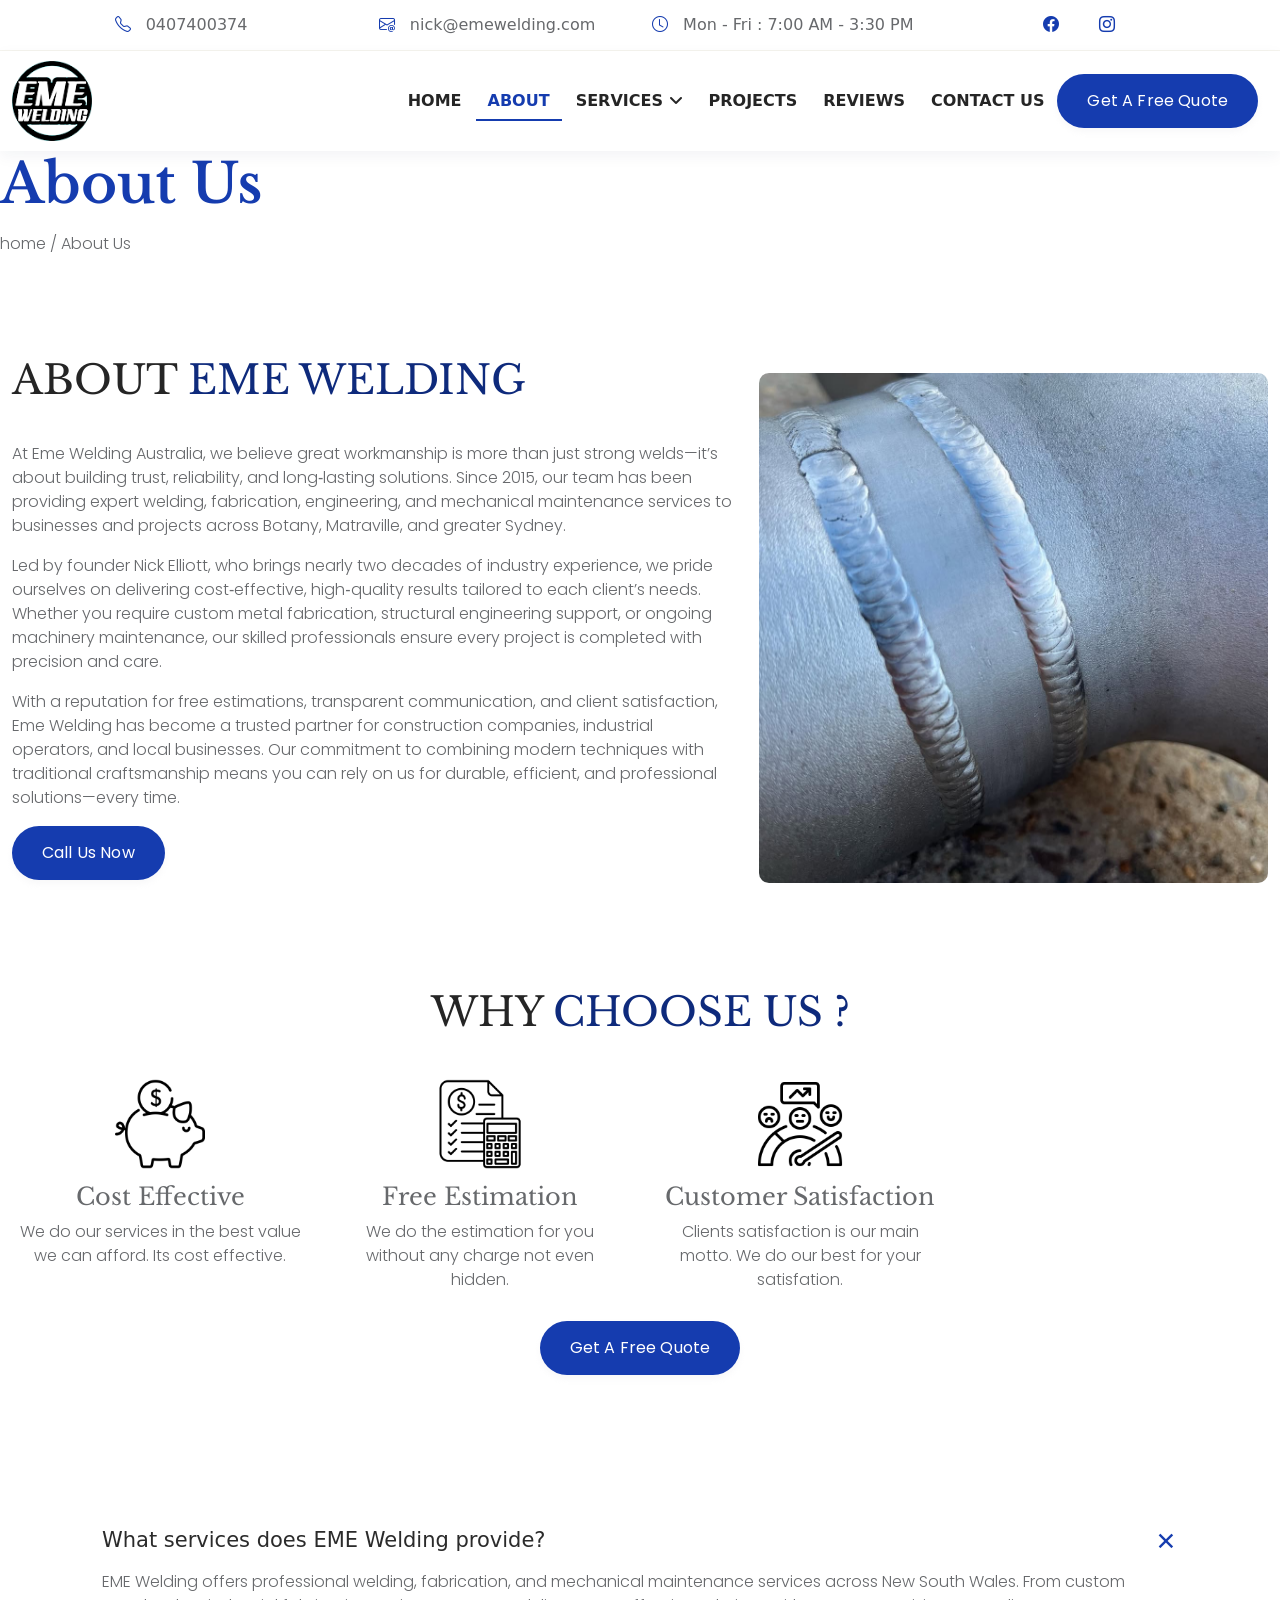
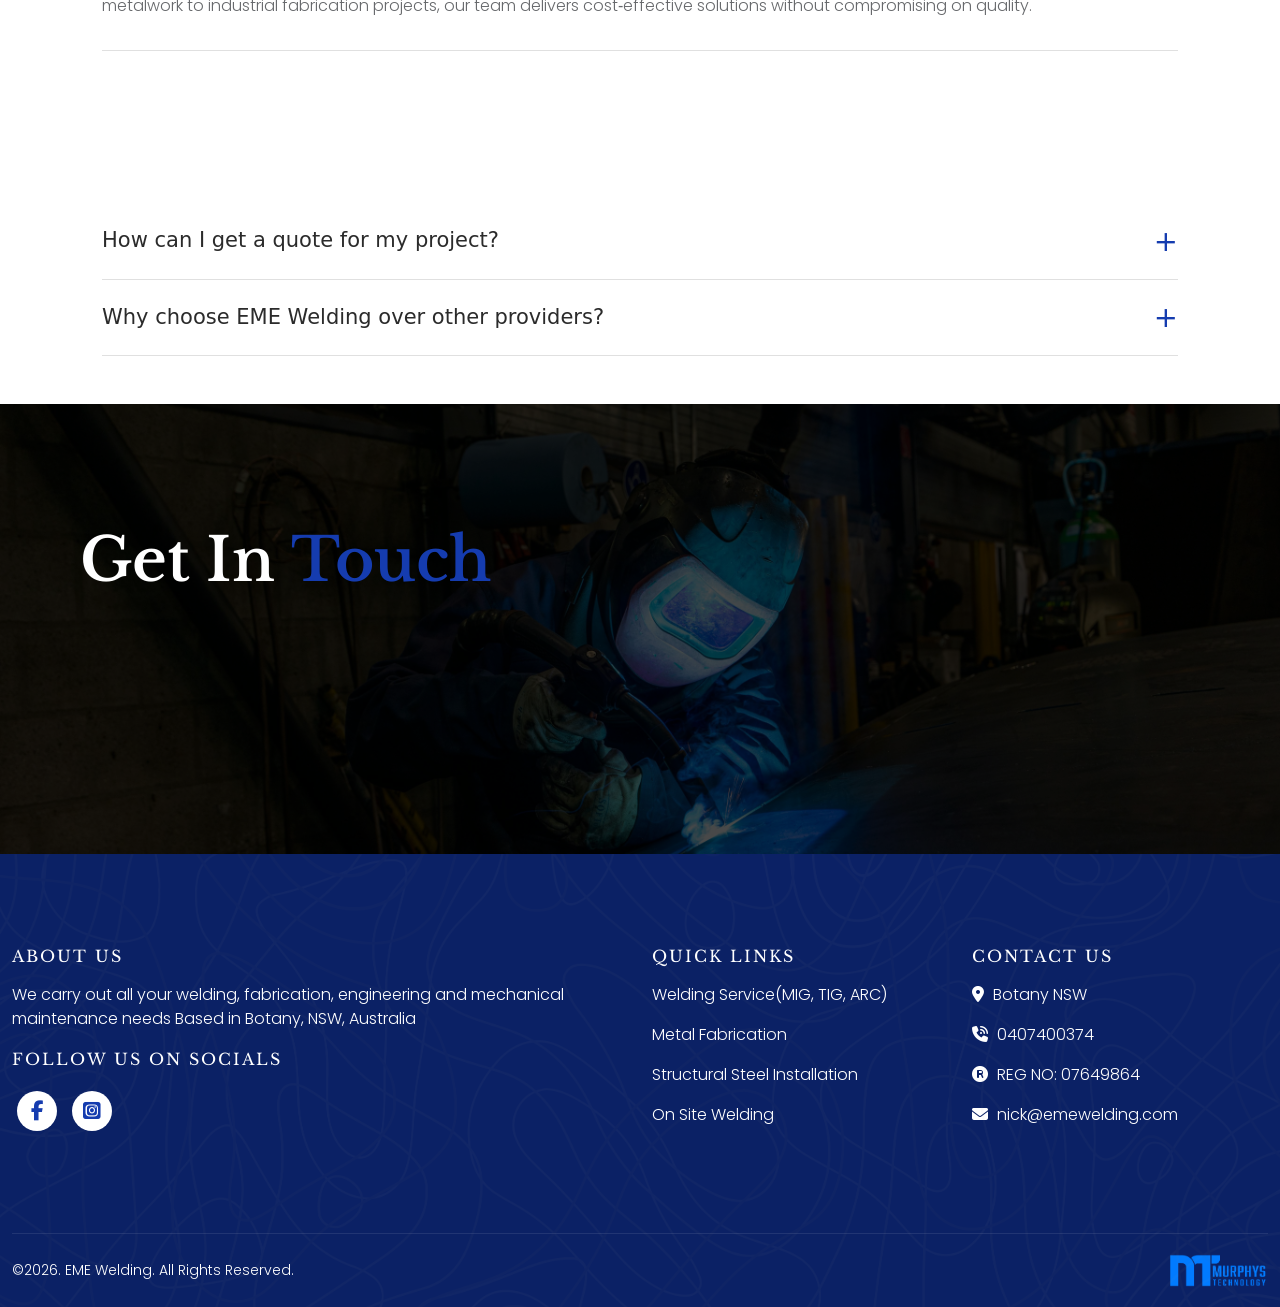
==== commit 1e4e00d2: "again update" ====
--- a/about.html
+++ b/about.html
@@ -201,6 +201,11 @@
                     </li>
 
                     <li class="nav-item">
+                        <a class="nav-link" href="review.html">Reviews</a>
+                    </li>
+
+
+                    <li class="nav-item">
                         <a class="nav-link" href="contact.html">Contact Us</a>
                     </li>
 
@@ -236,6 +241,37 @@
 
 
 
+    <!--============================
+            BREADCRUMB SECTION 
+  ==============================-->
+
+
+    <section class="breadcrumb-box">
+        <div class="breadcrumb-content ">
+            <h1 class="animate-bottom">About Us</h1>
+            <p class="animate-bottom"><a href="index.html">home </a> / <span>About Us</span></p>
+        </div>
+    </section>
+
+
+    <!--============================
+            BREADCRUMB SECTION 
+  ==============================-->
+
+
+
+
+
+
+
+
+
+
+
+
+
+
+
 
 
 
@@ -256,7 +292,7 @@
                 <div class="col-12 col-lg-7 mb-4 animate-bottom ">
 
                     <div class="sec-title text-left pb-4">
-                        <h2> Welcome to <span>eme welding</span></h2>
+                        <h2> about <span>eme welding</span></h2>
                     </div>
 
 
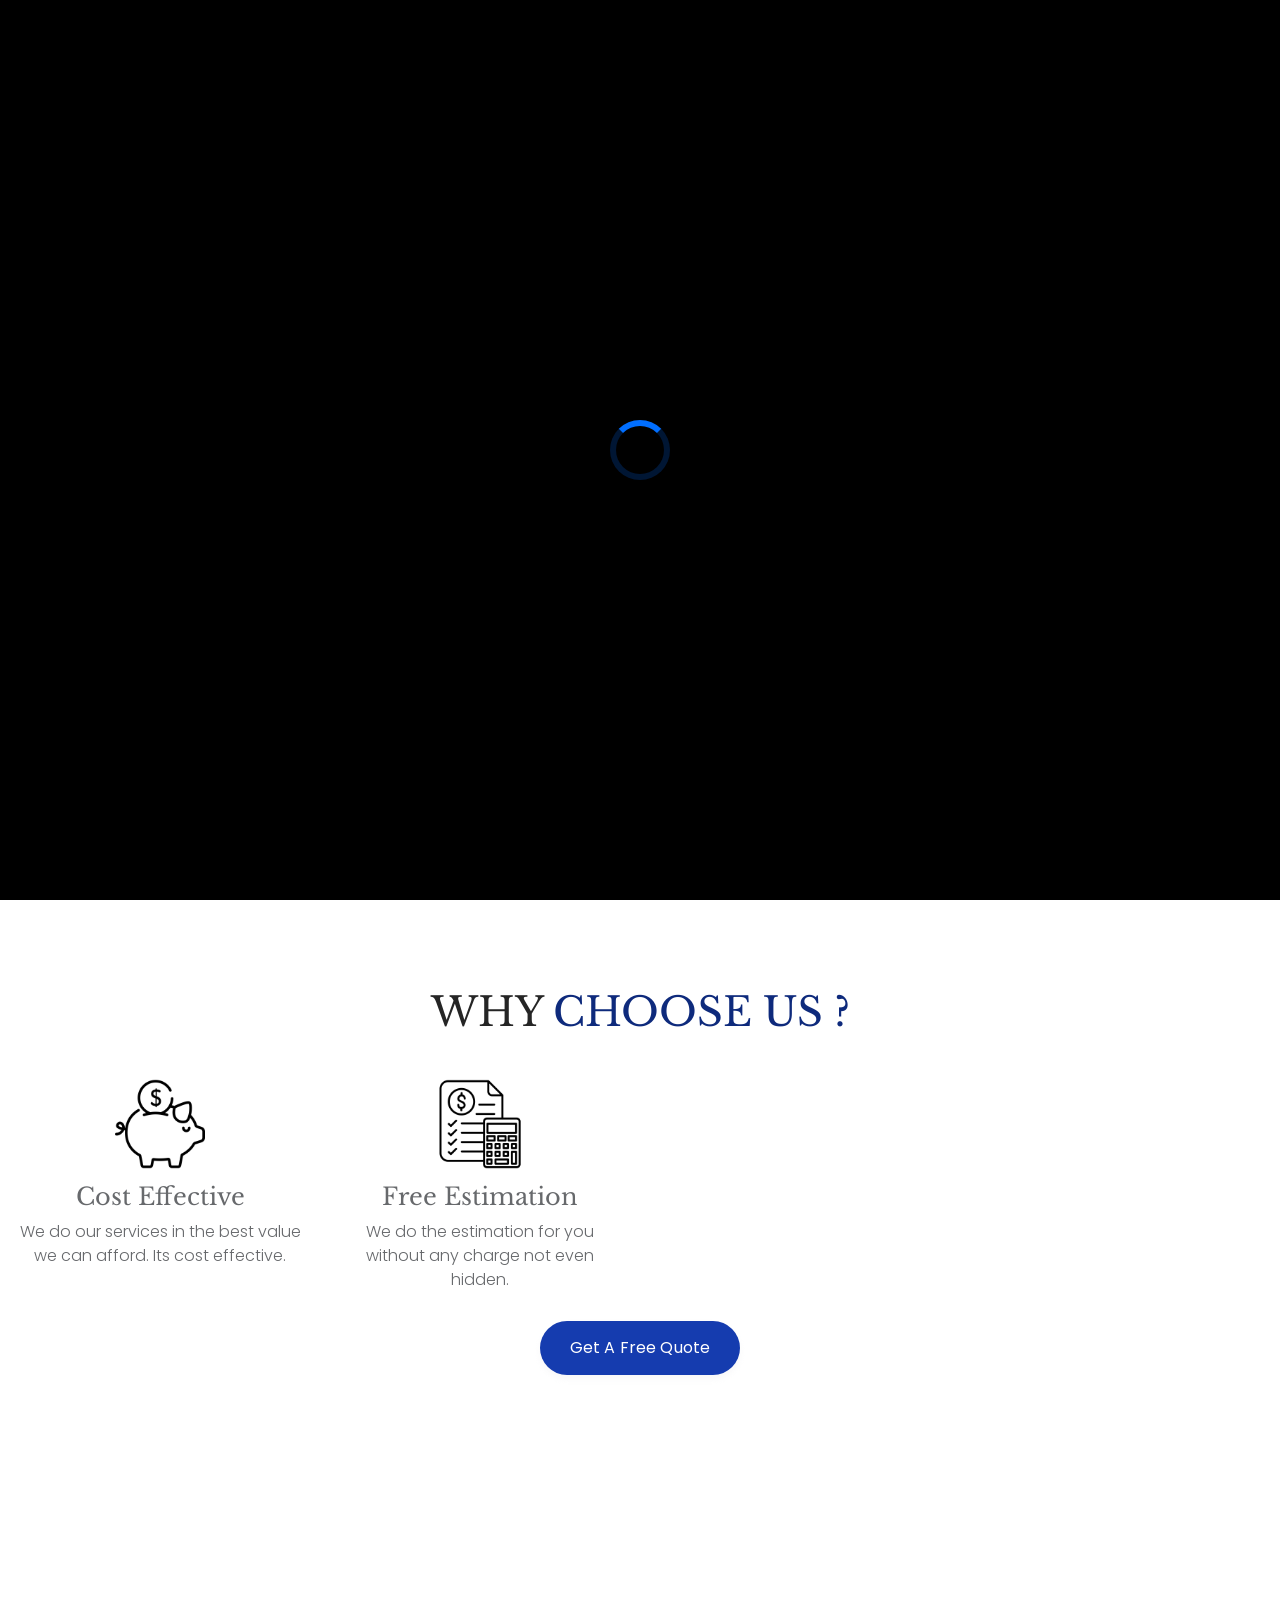
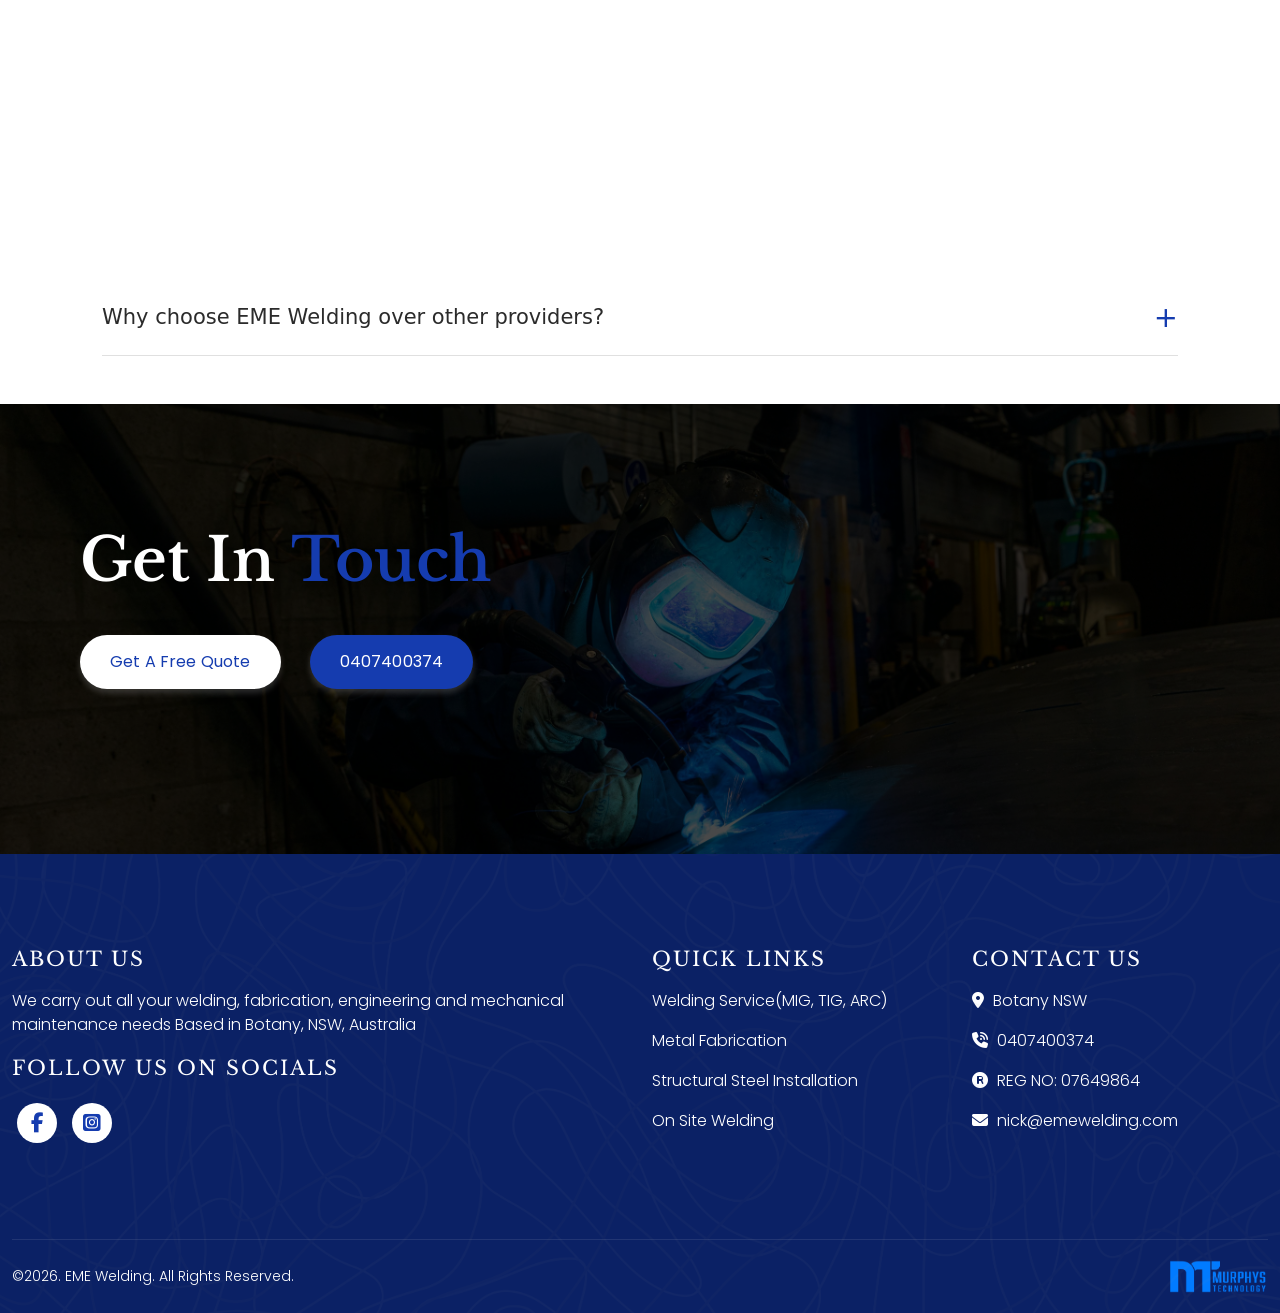
==== commit b2518c69: "9 march update" ====
--- a/about.html
+++ b/about.html
@@ -4,7 +4,7 @@
 <head>
     <meta charset="utf-8" />
     <meta http-equiv="X-UA-Compatible" content="IE=edge" />
-    <meta name="viewport" content="width=device-width, initial-scale=1, maximum-scale=1" />
+    <meta name="viewport" content="width=device-width, initial-scale=1" />
     <title>EME Welding | Reliable Welding & Fabrication Solutions in Sydney</title>
 
 
@@ -15,9 +15,12 @@
     <!-- Google ("Poppins", sans-serif) ("Libre Baskerville", serif;) -->
     <link rel="preconnect" href="https://fonts.googleapis.com">
     <link rel="preconnect" href="https://fonts.gstatic.com" crossorigin>
+
+    <!-- Load only the weights/styles you actually use -->
     <link
-        href="https://fonts.googleapis.com/css2?family=Libre+Baskerville:ital,wght@0,400..700;1,400..700&family=Poppins:ital,wght@0,100;0,200;0,300;0,400;0,500;0,600;0,700;0,800;0,900;1,100;1,200;1,300;1,400;1,500;1,600;1,700;1,800;1,900&display=swap"
+        href="https://fonts.googleapis.com/css2?family=Libre+Baskerville:wght@400;700&family=Poppins:wght@400;500;600;700&display=swap"
         rel="stylesheet">
+
 
 
 
@@ -93,8 +96,11 @@
 
                 <div class="col-lg-3 nav-banner-social d-none d-lg-block">
                     <div class="nav-banner-item">
-                        <a href="https://www.facebook.com/emewelding/"><i class="bi bi-facebook"></i></a>
-                        <a href="https://www.instagram.com/emewelding/"><i class="bi bi-instagram"></i></a>
+                        <a href="https://www.facebook.com/emewelding/" aria-label="Visit our Facebook page">
+                            <i class="bi bi-facebook"></i>
+                        </a>
+                        <a href="https://www.instagram.com/emewelding/" aria-label="Visit our instagram page"><i
+                                class="bi bi-instagram"></i></a>
                     </div>
                 </div>
             </div>
@@ -191,6 +197,18 @@
                                 <a href="custom-fabrication.html" class="dropdown-item"><span>Custom
                                         Fabrication</span></a>
                             </li>
+
+                            <li>
+                                <a href="electrofusion-welding.html" class="dropdown-item"><span>Electrofusion
+                                        Welding</span></a>
+                            </li>
+
+                            <li>
+                                <a href="shaft-laser-alignment.html" class="dropdown-item"><span>Shaft Laser
+                                        Alignment</span></a>
+                            </li>
+
+
 
 
                         </ul>
@@ -379,7 +397,7 @@
                 <div class="col-12 col-md-6 col-lg-3 animate-bloom">
                     <div class="features-card">
                         <div class="features-card-icon">
-                            <img src="img/icons/cost-saving.png" alt="cost saving icon">
+                            <img src="img/icons/cost-saving.webp" alt="cost saving icon">
                         </div>
                         <div class="features-card-content">
                             <h3>cost effective</h3>
@@ -392,7 +410,7 @@
                 <div class="col-12 col-md-6 col-lg-3 animate-bloom">
                     <div class="features-card">
                         <div class="features-card-icon">
-                            <img src="img/icons/free-estimation.png" alt="free estimation icon">
+                            <img src="img/icons/free-estimation.webp" alt="free estimation icon">
                         </div>
                         <div class="features-card-content">
                             <h3>free estimation</h3>
@@ -405,7 +423,7 @@
                 <div class="col-12 col-md-6 col-lg-3 animate-bloom">
                     <div class="features-card">
                         <div class="features-card-icon">
-                            <img src="img/icons/customer-satisfaction.png" alt="customer satisfaction icon">
+                            <img src="img/icons/customer-satisfaction.webp" alt="customer satisfaction icon">
                         </div>
                         <div class="features-card-content">
                             <h3>customer satisfaction</h3>
@@ -418,7 +436,7 @@
                 <div class="col-12 col-md-6 col-lg-3 animate-bloom">
                     <div class="features-card">
                         <div class="features-card-icon">
-                            <img src="img/icons/expert-staff.png" alt="expert staff icon">
+                            <img src="img/icons/expert-staff.webp" alt="expert staff icon">
                         </div>
                         <div class="features-card-content">
                             <h3>Experts Staffs</h3>
@@ -690,8 +708,8 @@
                             &copy;2026. EME Welding. All Rights Reserved.
                         </p>
 
-                        <div class="footer-power"><a href="https://murphystechnology.com.au/"> <img
-                                    src="img/logo/power.png" alt=""></a></div>
+                        <div class="footer-power"><a href="https://murphystechnology.com.au/"> <img loading="lazy"
+                                    src="img/logo/power.png" alt="Website developed by Murphys Technology"></a></div>
                     </div>
                 </div>
             </div>
@@ -787,16 +805,16 @@
 
 
     <!-- Bootstrap JavaScript (responsive UI components) -->
-    <script src="js/bootstrap.min.js"></script>
+    <script src="js/bootstrap.min.js" defer></script>
 
     <!-- jQuery core library (v3.7.1) -->
-    <script src="js/jquery-3.7.1.min.js"></script>
+    <script src="js/jquery-3.7.1.min.js" defer></script>
 
     <!-- ScrollIt (smooth scrolling between page sections) -->
-    <script src="js/scrollIt.min.js"></script>
+    <script src="js/scrollIt.min.js" defer></script>
 
     <!-- Custom JavaScript (your site-specific scripts) -->
-    <script src="js/script.js"></script>
+    <script src="js/script.js" defer></script>
 
 
 </body>
--- a/css/style.css
+++ b/css/style.css
@@ -582,7 +582,6 @@
 .nav-scroll .container {
   margin: 0px auto;
   background: var(--white);
-
 }
 
 
@@ -1497,42 +1496,14 @@
 
 /* ======= FEATURES SECTION STYLE======= */
 
+.our-service-section {
+  padding-top: 0px;
+}
 
 .our-service-section .row>div {
   display: flex;
 }
 
-.servive-card-header {
-  background-color: #006eff24;
-  display: flex;
-  align-items: center;
-  justify-content: center;
-  position: relative;
-  overflow: hidden;
-}
-
-.servive-card-header::before {
-  content: "";
-  position: absolute;
-  inset: 0;
-  background-image: url(../img/welding-bg.png);
-  background-size: cover;
-  background-repeat: no-repeat;
-  filter: invert(0.4);
-  opacity: 0.2;
-  pointer-events: none;
-  z-index: 0;
-}
-
-.servive-card-header h2 {
-  text-transform: uppercase;
-  color: var(--white);
-  z-index: 5;
-}
-
-.servive-card-header a {
-  z-index: 5;
-}
 
 
 .servive-card {
@@ -1664,6 +1635,10 @@
 
 /* ======= GALLERY SECTION ======= */
 
+.hero-gallery-section {
+  padding-bottom: 0px;
+}
+
 
 .mansory-gallery {
   display: flex;
@@ -1940,6 +1915,17 @@
   height: 100%;
 }
 
+.card-profile {
+  display: flex;
+}
+
+.google-icon img {
+  aspect-ratio: 1/1;
+  width: 80px;
+  height: auto;
+}
+
+
 .testimonial-card:hover {
   transform: translateY(-5px);
 }
@@ -1947,6 +1933,7 @@
 .testimonial-card .card-header {
   display: flex;
   align-items: center;
+  justify-content: space-between;
   margin-bottom: 15px;
 }
 
@@ -2130,7 +2117,7 @@
 .footer .top .item h3 {
   color: var(--white);
   font-family: "Libre Baskerville", serif;
-  font-size: 16px;
+  font-size: 20px;
   font-weight: 400;
   text-transform: uppercase;
   letter-spacing: 2px;
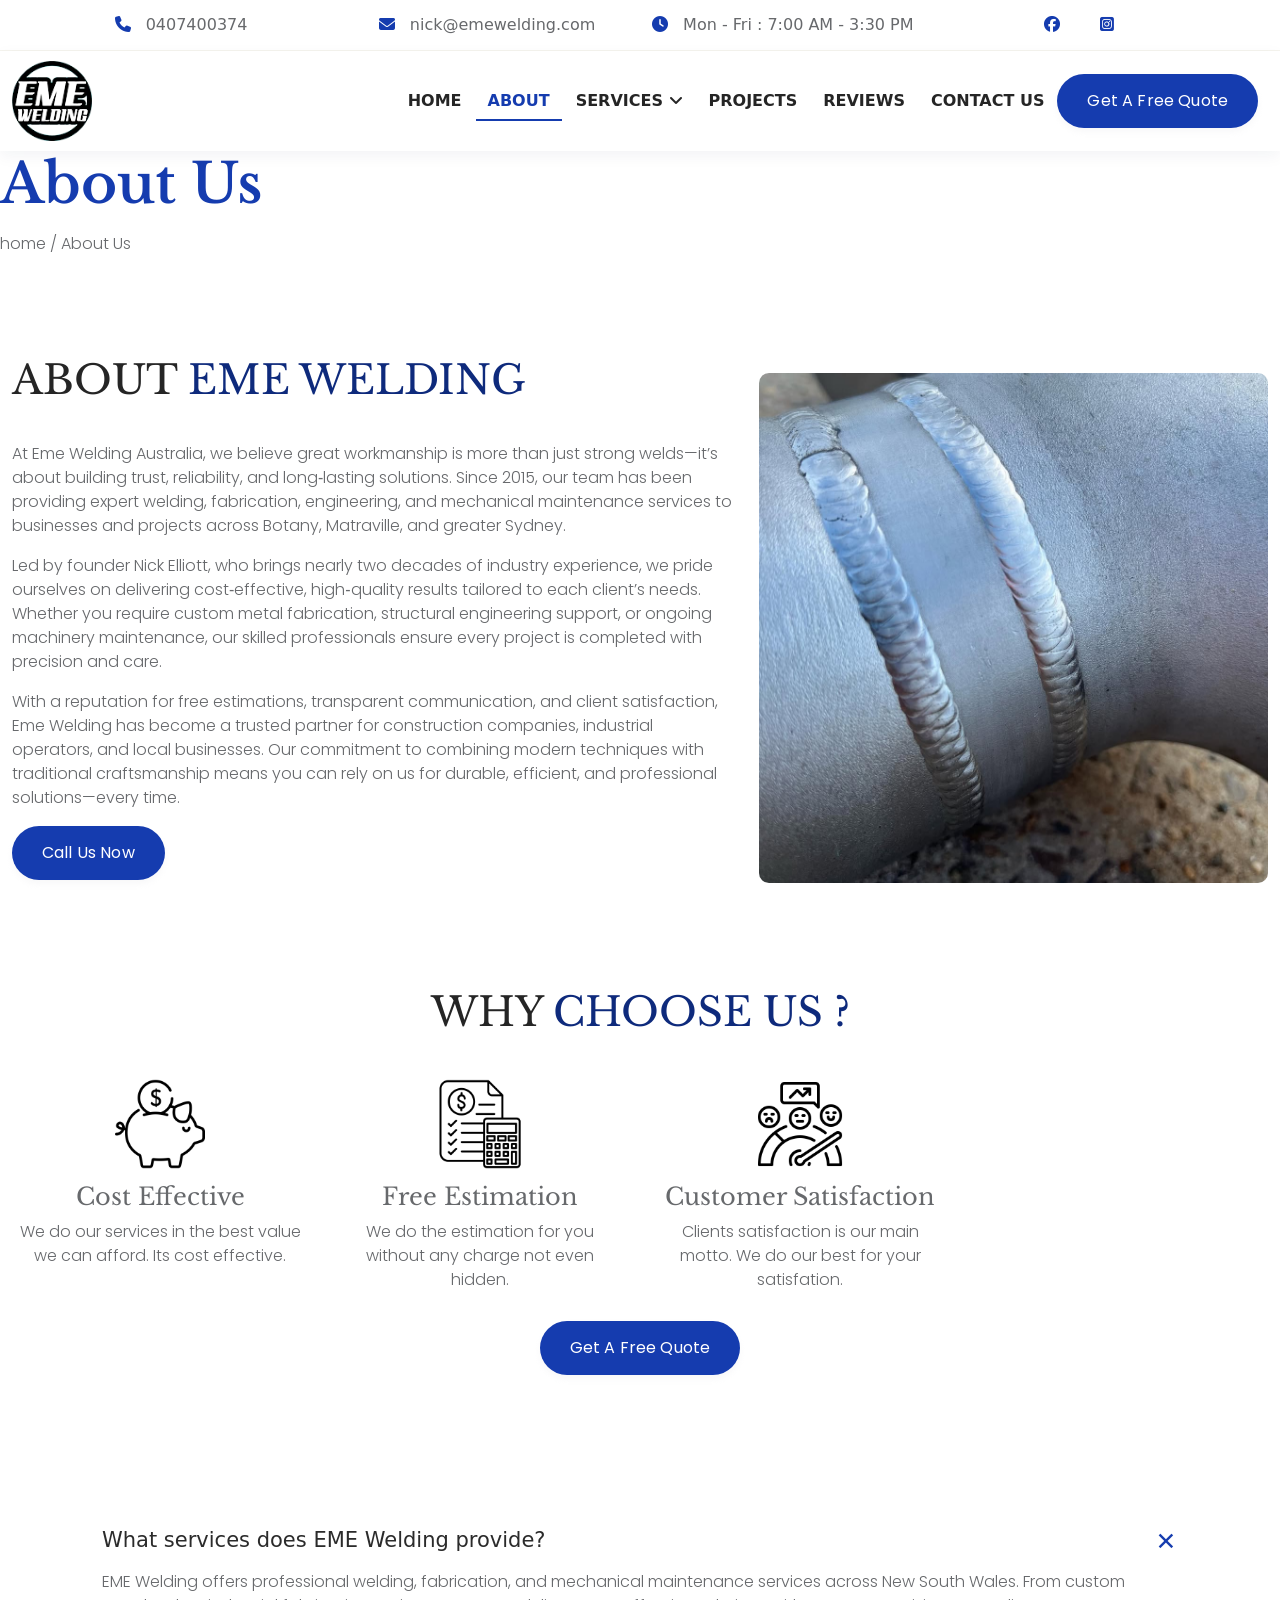
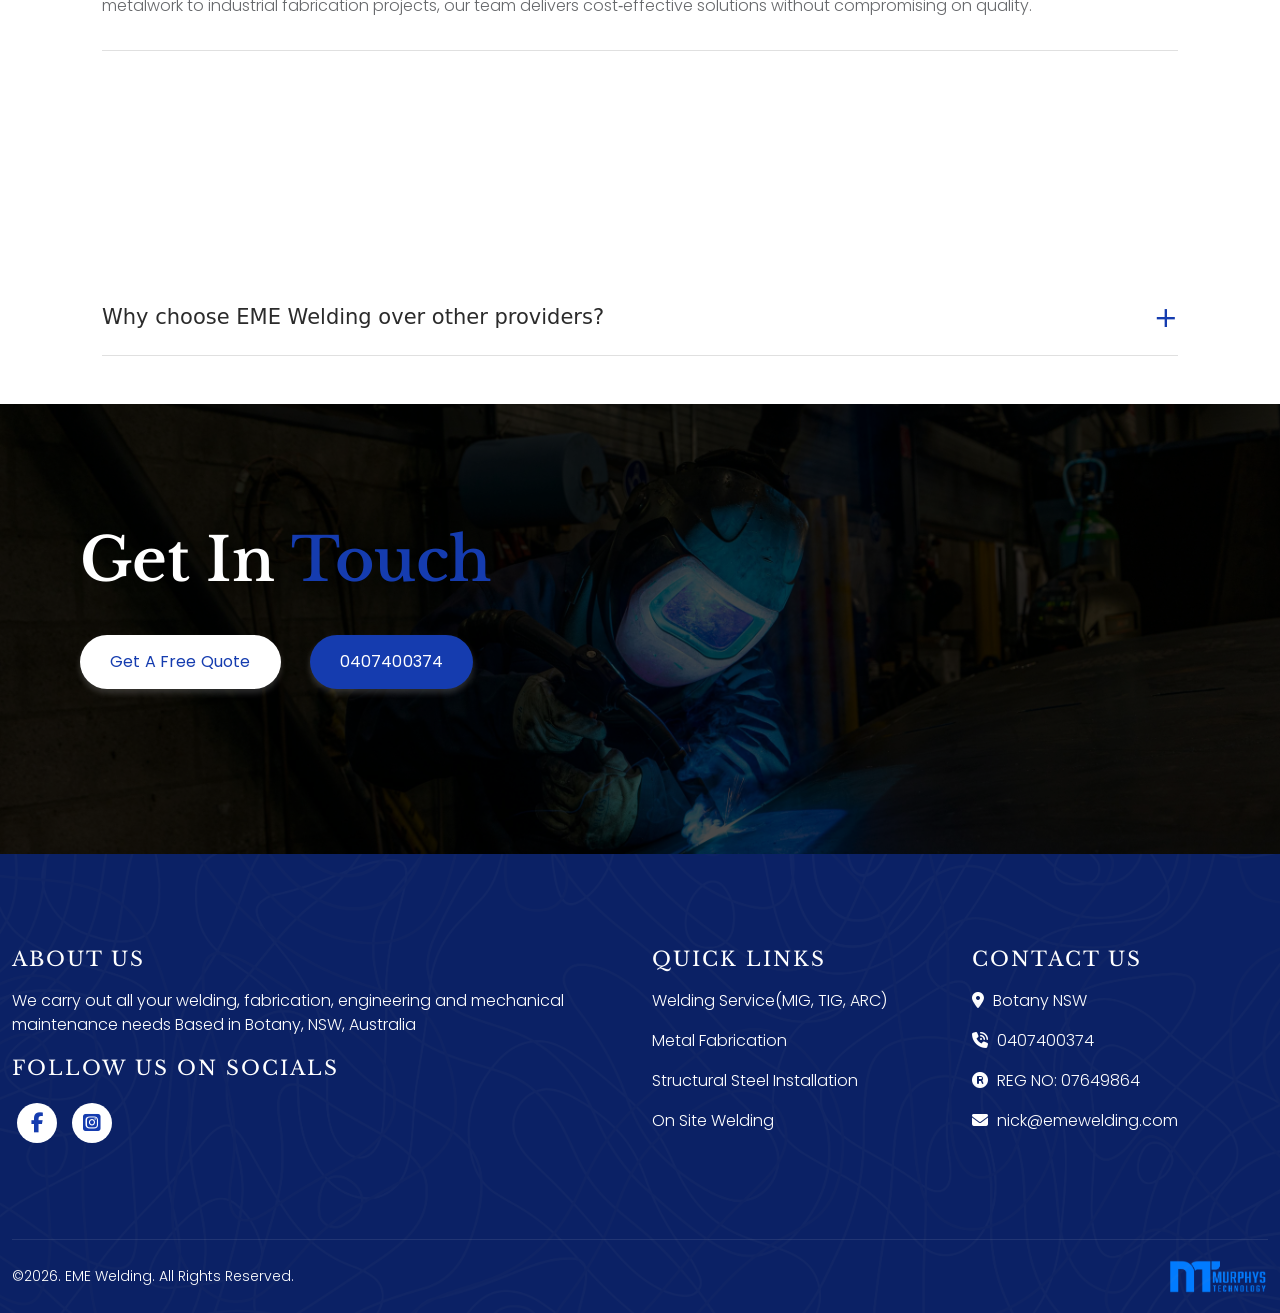
==== commit 0fe3ee4a: "9 march update" ====
--- a/about.html
+++ b/about.html
@@ -25,8 +25,6 @@
 
 
 
-    <!-- bootstrap Icons (icon library) -->
-    <link rel="stylesheet" href="https://cdn.jsdelivr.net/npm/bootstrap-icons@1.11.3/font/bootstrap-icons.css">
 
 
     <!-- Font Awesome (icon library, v6.6.0) -->
@@ -83,24 +81,24 @@
             <div class="row ">
 
                 <div class="col-md-6 col-lg-3 nav-banner-item">
-                    <a href="tel:0407400374"> <i class="bi bi-telephone"></i> 0407400374 </a>
+                    <a href="tel:0407400374"> <i class="fa-solid fa-phone"></i> 0407400374 </a>
                 </div>
 
                 <div class="col-md-6 col-lg-3 nav-banner-item">
-                    <a href="mailto:nick@emewelding.com"> <i class="bi bi-envelope-at"></i> nick@emewelding.com </a>
+                    <a href="mailto:nick@emewelding.com"> <i class="fa-solid fa-envelope"></i> nick@emewelding.com </a>
                 </div>
 
                 <div class="col-lg-3 nav-banner-item d-none d-lg-block">
-                    <div><i class="bi bi-clock"></i> Mon - Fri : 7:00 AM - 3:30 PM</div>
+                    <div><i class="fa-solid fa-clock"></i> Mon - Fri : 7:00 AM - 3:30 PM</div>
                 </div>
 
                 <div class="col-lg-3 nav-banner-social d-none d-lg-block">
                     <div class="nav-banner-item">
                         <a href="https://www.facebook.com/emewelding/" aria-label="Visit our Facebook page">
-                            <i class="bi bi-facebook"></i>
+                            <i class="fa-brands fa-facebook"></i>
                         </a>
                         <a href="https://www.instagram.com/emewelding/" aria-label="Visit our instagram page"><i
-                                class="bi bi-instagram"></i></a>
+                                class="fa-brands fa-square-instagram"></i></a>
                     </div>
                 </div>
             </div>
@@ -134,7 +132,7 @@
             <!-- Logo -->
             <div class="logo-wrapper">
                 <a class="logo" href="index.html">
-                    <img src="img/logo/logo.png" class="logo-img img-fluid" alt="EME Welding Logo" />
+                    <img src="img/logo/logo.webp" class="logo-img img-fluid" alt="EME Welding Logo" />
                 </a>
             </div>
 
@@ -709,7 +707,7 @@
                         </p>
 
                         <div class="footer-power"><a href="https://murphystechnology.com.au/"> <img loading="lazy"
-                                    src="img/logo/power.png" alt="Website developed by Murphys Technology"></a></div>
+                                    src="img/logo/power.webp" alt="Website developed by Murphys Technology"></a></div>
                     </div>
                 </div>
             </div>
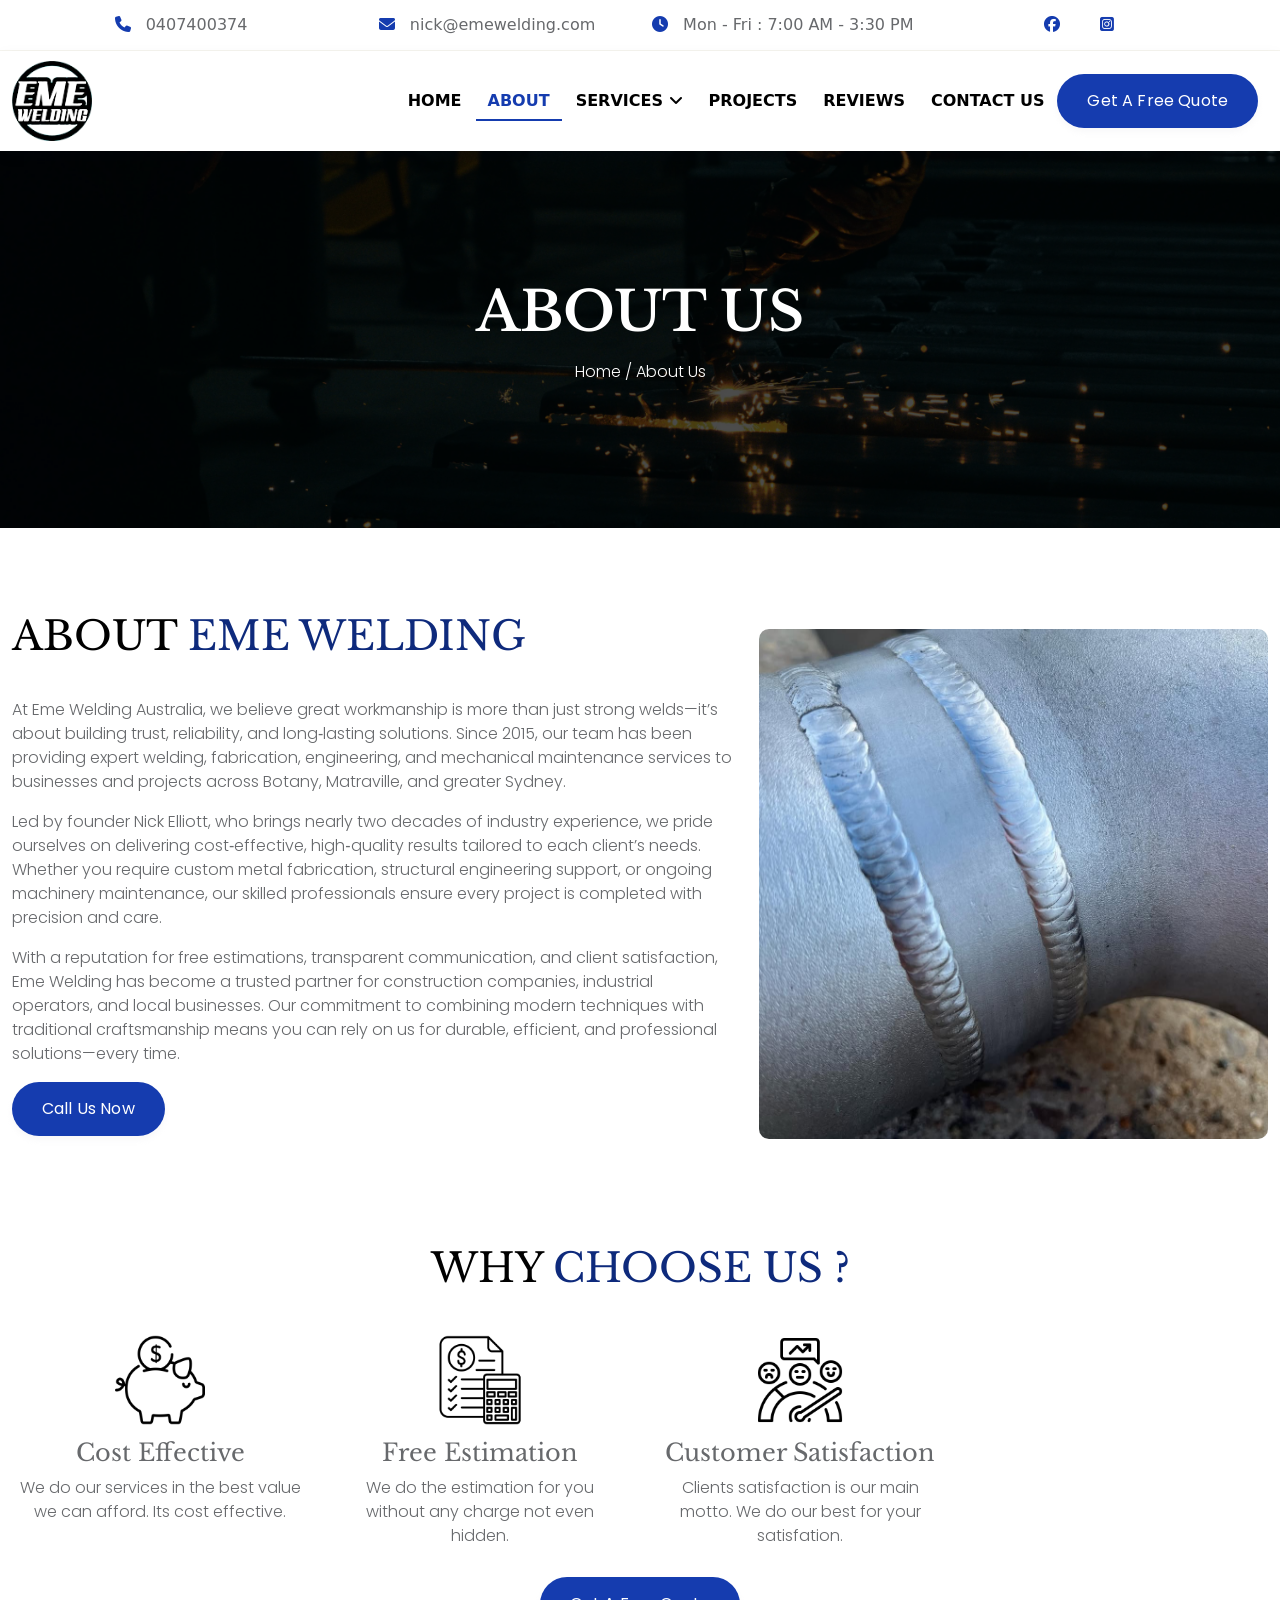
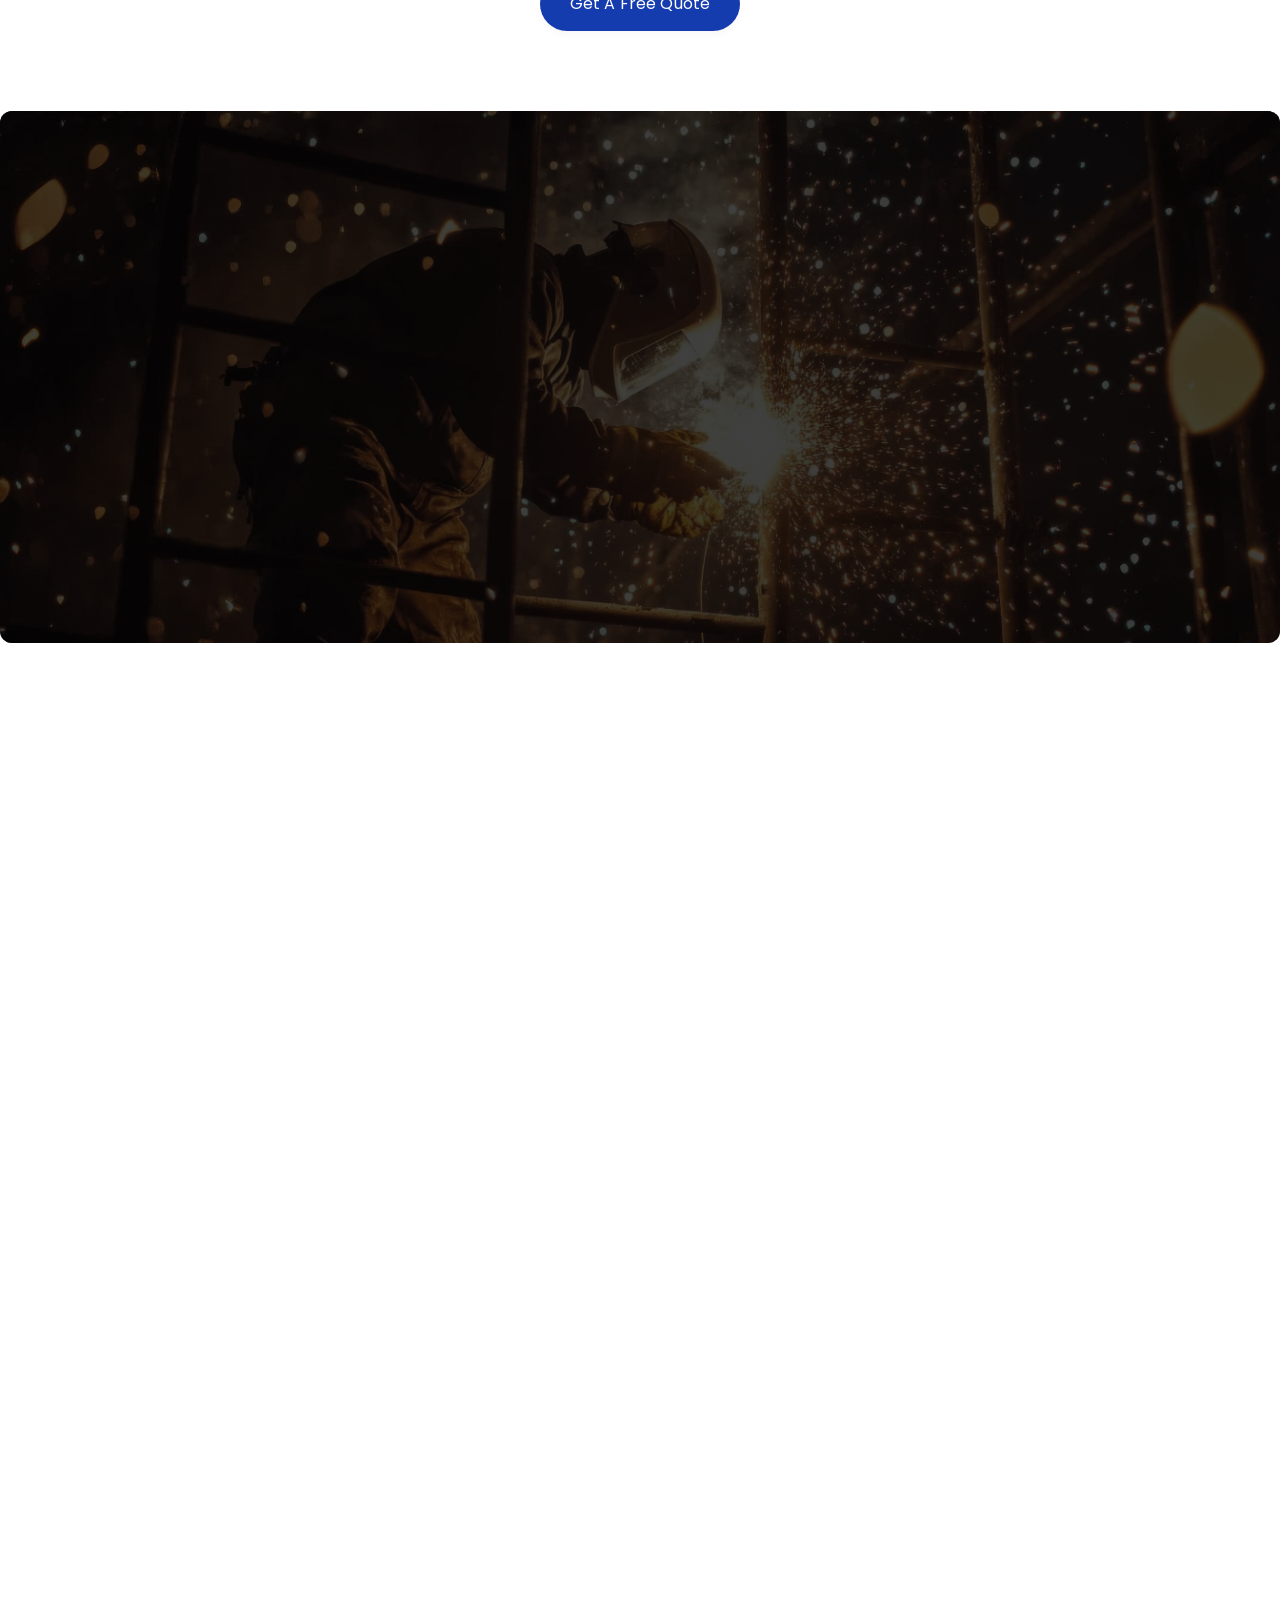
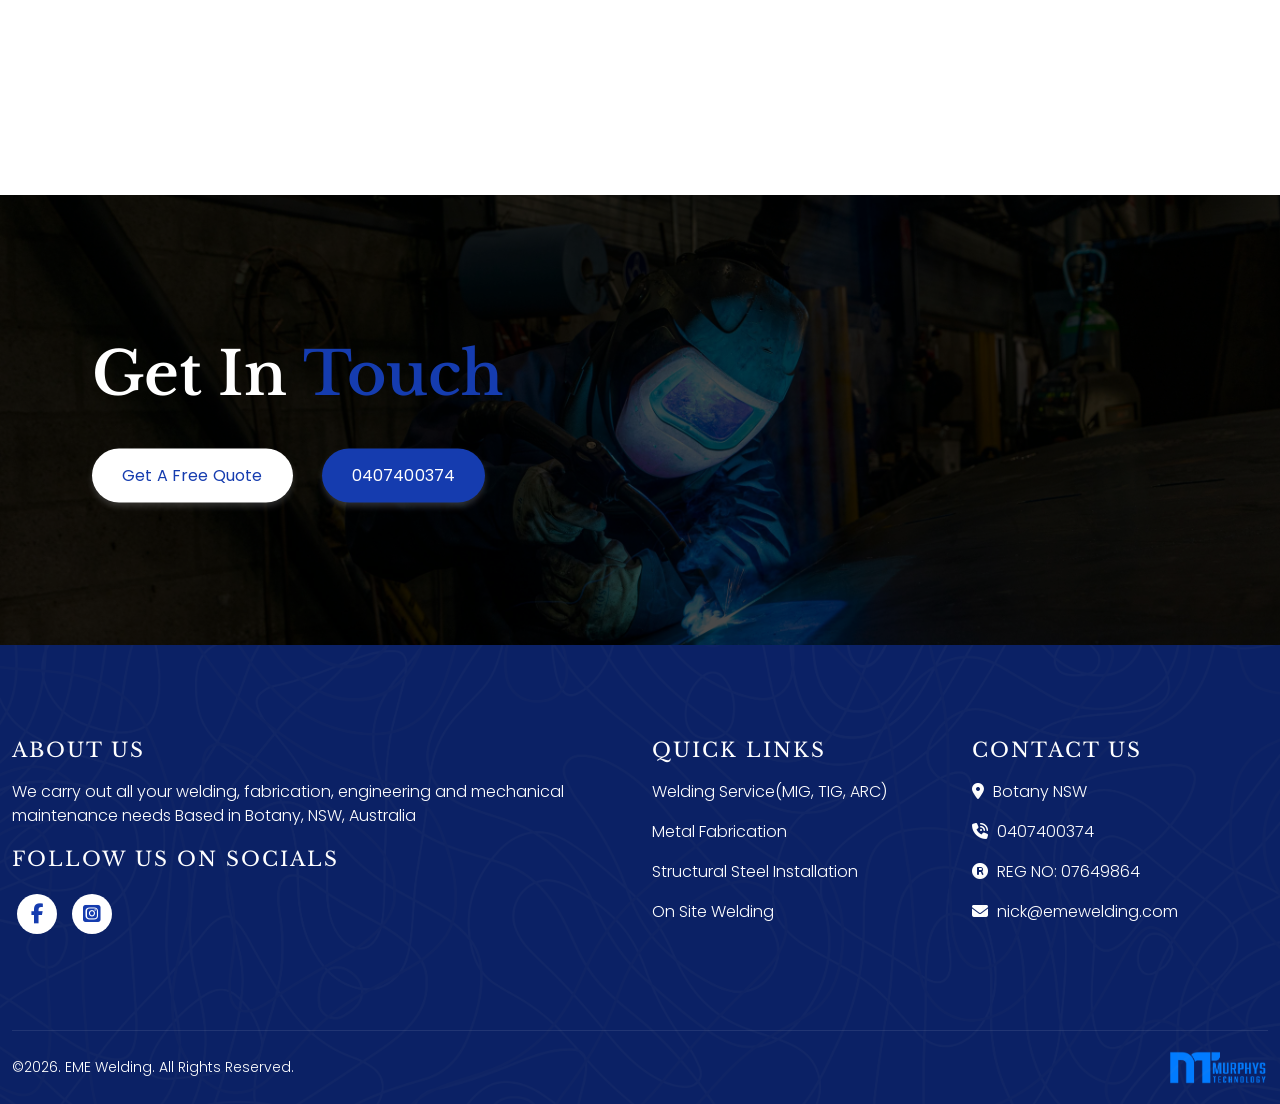
==== commit 3737b141: "9 march update" ====
--- a/about.html
+++ b/about.html
@@ -468,12 +468,297 @@
 
 
 
+
+
+
+
+
+    <!--============================
+            SERVICE  SECTION 
+  ==============================-->
+
+    <section class="about-service-section">
+        <div class="container">
+
+
+
+
+            <div class="row">
+
+                <div class="col-12 col-lg-4 about-service-list-title animate-bloom  pb-4">
+                    <div class="sec-title text-center pb-2">
+                        <h2 class="text-white">Our Services</h2>
+                    </div>
+
+                    <div class="text-center mt-2">
+                        <a href="tel:0407400374" class="button-1">call us today</a>
+                    </div>
+
+                </div>
+
+
+
+
+                <div class="col-12 col-lg-8">
+                    <div class="row g-2">
+
+                        <div class="col-12 col-md-4 animate-bloom">
+                            <a href="welding-service.html" class="about-service-list">
+                                <div class="service-list-icon">
+                                    <img src="img/icons/welding-service.webp" alt=" welding service icon">
+                                </div>
+                                <h4>Welding Service</h4>
+                            </a>
+                        </div>
+
+
+                        <div class="col-6 col-md-4 animate-bloom">
+                            <a href="metal-fabrication.html" class="about-service-list">
+                                <div class="service-list-icon">
+                                    <img src="img/icons/metal-fabrication.webp" alt="Metal Fabrication icon">
+                                </div>
+                                <h4>Metal Fabrication</h4>
+                            </a>
+                        </div>
+
+
+                        <div class="col-6 col-md-4 animate-bloom">
+                            <a href="structural-steeel-installation.html" class="about-service-list">
+                                <div class="service-list-icon">
+                                    <img src="img/icons/structure.webp" alt="Structural steel installation icon">
+                                </div>
+                                <h4>Structural steel installation</h4>
+                            </a>
+                        </div>
+
+                        <div class="col-6 col-md-4 animate-bloom">
+                            <a href="pipe-instrument-fitting.html" class="about-service-list">
+                                <div class="service-list-icon">
+                                    <img src="img/icons/pipe.webp" alt="pipe and Instrument Fitting icon">
+                                </div>
+                                <h4>pipe &amp; Instrument Fitting</h4>
+                            </a>
+                        </div>
+
+                        <div class="col-6 col-md-4 animate-bloom">
+                            <a href="project-management.html" class="about-service-list">
+                                <div class="service-list-icon">
+                                    <img src="img/icons/project-mgnt.webp" alt="project management icon">
+                                </div>
+                                <h4>Project management</h4>
+                            </a>
+                        </div>
+
+                        <div class="col-6 col-md-4 animate-bloom">
+                            <a href="on-site-welding.html" class="about-service-list">
+                                <div class="service-list-icon">
+                                    <img src="img/icons/on-site.webp" alt="on site welding icon">
+                                </div>
+                                <h4>on site welding</h4>
+                            </a>
+                        </div>
+
+                        <div class="col-6 col-md-4 animate-bloom">
+                            <a href="custom-fabrication.html" class="about-service-list">
+                                <div class="service-list-icon">
+                                    <img src="img/icons/custom.webp" alt="custom fabrication icon">
+                                </div>
+                                <h4>custom fabrication</h4>
+                            </a>
+                        </div>
+
+                        <div class="col-6 col-md-4 animate-bloom">
+                            <a href="electrofusion-welding.html" class="about-service-list">
+                                <div class="service-list-icon">
+                                    <img src="img/icons/electrofusion-welding.webp" alt="electrofusion welding icon">
+                                </div>
+                                <h4>electrofusion welding</h4>
+                            </a>
+                        </div>
+
+                        <div class="col-6 col-md-4 animate-bloom">
+                            <a href="shaft-laser-alignment.html" class="about-service-list">
+                                <div class="service-list-icon">
+                                    <img src="img/icons/shaft-alignment.webp" alt="shaft laser alignment icon">
+                                </div>
+                                <h4>shaft laser alignment</h4>
+                            </a>
+                        </div>
+
+                    </div>
+                </div>
+
+            </div>
+
+        </div>
+    </section>
+
+
+    <!--============================
+        SERVICE  SECTION 
+  ==============================-->
+
+
+
+
+
+
+
+
+
+
+
+
+
+
+
+
+
+
+
+    <!--============================
+    Testimonials Section
+    =============================-->
+
+    <section class="testimonials-section section-padding">
+
+        <div class="container">
+            <!-- Section Title -->
+
+            <div class="sec-title text-center animate-bloom pb-4">
+                <h2>See what our <span>clients says</span></h2>
+
+            </div>
+
+
+
+            <!-- Testimonials Grid -->
+            <div class="row g-4">
+
+
+                <!-- Card -->
+                <div class="col-12 col-md-6 col-lg-4 animate-fade">
+                    <div class="testimonial-card">
+                        <div class="card-header">
+                            <div class="card-profile">
+                                <img loading="lazy" src="img/icons/user.webp" alt="user icon">
+                                <div>
+                                    <h5>James R. </h5>
+                                    <div class="stars" aria-label="5 out of 5 stars">★★★★★</div>
+
+                                </div>
+                            </div>
+
+                            <div class="google-icon">
+                                <img src="img/logo/Google-logo.webp" alt="google logo">
+                            </div>
+                        </div>
+
+                        <p>
+                            “EME did an excellent job on my fabrication project. The work was precise,
+                            delivered on time, and the communication made the whole process easy. Highly recommend
+                            them.”
+                        </p>
+                    </div>
+                </div>
+
+
+
+                <!-- Card -->
+                <div class="col-12 col-md-6 col-lg-4 animate-fade">
+                    <div class="testimonial-card">
+
+                        <div class="card-header">
+                            <div class="card-profile">
+                                <img loading="lazy" src="img/icons/user.webp" alt="user icon">
+                                <div>
+                                    <h5>Sarah M. </h5>
+                                    <div class="stars" aria-label="5 out of 5 stars">★★★★★</div>
+                                </div>
+                            </div>
+
+                            <div class="google-icon">
+                                <img src="img/logo/Google-logo.webp" alt="google logo">
+                            </div>
+                        </div>
+
+
+                        <p>
+                            “I had some custom welding done and was impressed by the attention to detail. The finish
+                            was
+                            clean and professional, exactly what I needed. Great value and workmanship.”
+                        </p>
+                    </div>
+                </div>
+
+
+
+                <!-- Card -->
+                <div class="col-12 col-md-6 col-lg-4 animate-fade">
+                    <div class="testimonial-card">
+
+
+                        <div class="card-header">
+                            <div class="card-profile">
+                                <img loading="lazy" src="img/icons/user.webp" alt="user icon">
+                                <div>
+                                    <h5>Deniel </h5>
+                                    <div class="stars" aria-label="5 out of 5 stars">★★★★★</div>
+                                </div>
+                            </div>
+
+                            <div class="google-icon">
+                                <img src="img/logo/Google-logo.webp" alt="google logo">
+                            </div>
+                        </div>
+
+
+                        <p>
+                            “Eme Welding provided a quick turnaround without cutting corners. The staff were
+                            friendly,
+                            knowledgeable, and clearly take pride in their craft. I’ll be back for future projects.”
+                        </p>
+                    </div>
+                </div>
+
+
+            </div>
+
+            <div class="text-center mt-4 animate-bottom">
+                <a href="review.html" class="button-2"> View All Reviews</a>
+            </div>
+
+
+        </div>
+    </section>
+
+    <!--============================
+    Testimonials Section
+    =============================-->
+
+
+
+
+
+
+
+
+
+
+
+
+
+
+
+
+
+
     <!--============================
             FAQ SECTION 
   ==============================-->
-    <section class="faq-section">
-
-        <div class="container my-5">
+    <section class="faq-section section-padding">
+
+        <div class="container">
             <div class="faq-section">
                 <div class="faq-item active animate-bottom">
                     <div class="faq-question">
@@ -584,7 +869,7 @@
     ========================================== -->
 
     <div class="cta-box ">
-        <div class="container cta-content section-padding">
+        <div class="container cta-content">
             <h2 class="animate-bloom">Get in <span>Touch</span> </h2>
 
             <div class="col-12 gallery-btn text-left pt-4 animate-bottom">
--- a/css/about.css
+++ b/css/about.css
@@ -1,8 +1,228 @@
+/* ======= Typography style ======= */
+:root {
+    --primary-blue: #13FFFF;
+    --secondary-blue: #153CAF;
+    --text-gray: #67696c;
+    --bg-color: #FAFAF7;
+    --light-gray: #F5F4EE;
+    --soft-white: #F9F9F9;
+    --black: #000000;
+    --white: #FFFFFF;
+
+    /* font */
+    --font-body: "Poppins", sans-serif;
+    --font-head: "Libre Baskerville", serif;
+
+}
+
+/* BreadCrumb Section */
+.breadcrumb-box {
+    position: relative;
+    background: url('../img/weld-1.webp') center center / cover no-repeat;
+    width: 100%;
+    padding: clamp(4rem, 10vw, 8rem) 1rem;
+
+    display: flex;
+    align-items: center;
+    justify-content: center;
+    text-align: center;
+    color: var(--white);
+}
+
+.breadcrumb-box::before {
+    content: "";
+    position: absolute;
+    inset: 0;
+    background: rgba(0, 0, 0, 0.7);
+    z-index: 1;
+}
+
+.breadcrumb-content {
+    max-width: 900px;
+}
+
+
+.breadcrumb-content>* {
+    position: relative;
+    z-index: 2;
+}
+
+.breadcrumb-content h1 {
+    text-transform: uppercase;
+    font-size: clamp(35px, 6vw, 55px);
+    color: var(--white);
+}
+
+.breadcrumb-content p {
+    text-transform: capitalize;
+    font-size: 16px;
+    color: var(--white);
+}
+
+
+.breadcrumb-content a {
+    position: relative;
+    color: var(--white);
+    text-decoration: none;
+    background-image: linear-gradient(currentColor, currentColor);
+    background-position: 0 100%;
+    background-repeat: no-repeat;
+    background-size: 0% 1px;
+    transition: background-size 0.3s ease;
+}
+
+.breadcrumb-content a:hover {
+    background-size: 100% 2px;
+}
+
+
+
+.breadcrumb-content span {
+    text-transform: capitalize;
+    text-decoration: none;
+    color: var(--white);
+}
+
+
+
+
+@media (max-width:945px) {
+    .breadcrumb-content {
+        max-width: 900px;
+        margin-top: 40px;
+    }
+}
+
+/* BreadCrumb Section */
+
+
+
+
+
+
+
+
+
+
+
+
+
+
+
+
+
+
+
+
+
+/* ==============================
+   About Service Section
+============================== */
+
+.about-service-section .container {
+    position: relative;
+    overflow: hidden;
+    padding: 60px 80px;
+    border-radius: 12px;
+}
+
+/* Background image overlay */
+
+.about-service-section .container::before {
+    content: "";
+    position: absolute;
+    inset: 0;
+    background:
+        linear-gradient(rgba(0, 0, 0, 0.75), rgba(0, 0, 0, 0.75)),
+        url("../img/on-site.jpeg") center/cover no-repeat;
+    z-index: 0;
+}
+
+/* Keep content above background */
+
+.about-service-section .row {
+    position: relative;
+    z-index: 1;
+}
+
+/* Left side */
+
+.about-service-list-title {
+    display: flex;
+    flex-direction: column;
+    justify-content: center;
+    align-items: center;
+}
+
+/* Service cards */
+
+.about-service-list {
+    position: relative;
+
+    display: flex;
+    flex-direction: column;
+    justify-content: center;
+    align-items: center;
+
+    width: 100%;
+    height: 100%;
+
+    text-align: center;
+    padding: 15px 10px;
+
+    border-radius: 10px;
+    border: 2px solid rgba(255, 255, 255, 0.06);
+
+    transition: transform .25s ease;
+}
+
+.about-service-list:hover {
+    transform: translateY(-6px);
+}
+
+/* Icons */
+
+.service-list-icon img {
+    width: 60px;
+    height: 60px;
+    filter: invert(1);
+    margin-bottom: 6px;
+}
+
+/* Title */
+
+.about-service-list h4 {
+    color: var(--white);
+    font-size: 16px;
+    font-weight: 500;
+    margin: 0;
+    text-transform: capitalize;
+}
+
+
+/* About Service Section */
+
+
+
+
+
+
+
+
+
+
+
+
+
+
+
+
 /* FAQ SECTION */
 
 .faq-section {
     max-width: 1100px;
-    margin: auto;
+    margin: 0px auto;
+    padding-top: 0px;
 }
 
 .faq-item {
@@ -60,17 +280,87 @@
 
 
 
-
-
-
-
-
-
-
-
-
-
-
-
-
-
+/* ======= CTA SECTION ======= */
+
+
+.cta-box {
+    position: relative;
+    overflow: hidden;
+    padding: 40px 80px;
+    height: 450px;
+}
+
+.cta-box::before {
+    content: "";
+    position: absolute;
+    inset: 0;
+    background-image: url("../img/bg.jpg");
+    background-size: cover;
+    background-position: center;
+    background-repeat: no-repeat;
+    pointer-events: none;
+
+    background-color: rgba(0, 0, 0, 0.7);
+    background-blend-mode: multiply;
+
+    z-index: 0;
+}
+
+.cta-content {
+    position: relative;
+    top: 50%;
+    left: 50%;
+    transform: translate(-50%, -50%);
+    z-index: 1;
+    max-width: 650px;
+}
+
+.cta-content h2 {
+    font-size: clamp(35px, 7vw, 60px);
+    color: var(--white);
+    text-transform: capitalize;
+}
+
+.cta-content h2 span {
+    color: var(--secondary-blue);
+    text-transform: capitalize;
+}
+
+@media (max-width:992px) {
+    .cta-section {
+        padding: 0px 60px;
+    }
+
+    .cta-box {
+        padding: 40px 60px;
+    }
+
+}
+
+@media (max-width:767px) {
+    .cta-section {
+        padding: 0px 30px;
+    }
+
+    .cta-box {
+        padding: 40px 30px;
+    }
+
+}
+
+@media (max-width:557px) {
+    .cta-section {
+        padding: 0px 12px;
+    }
+
+    .cta-box {
+        padding: 40px 12px;
+    }
+
+    .gallery-btn a {
+        margin-bottom: 10px;
+    }
+}
+
+
+/* ======= Lets Talk CTA SECTION ======= */
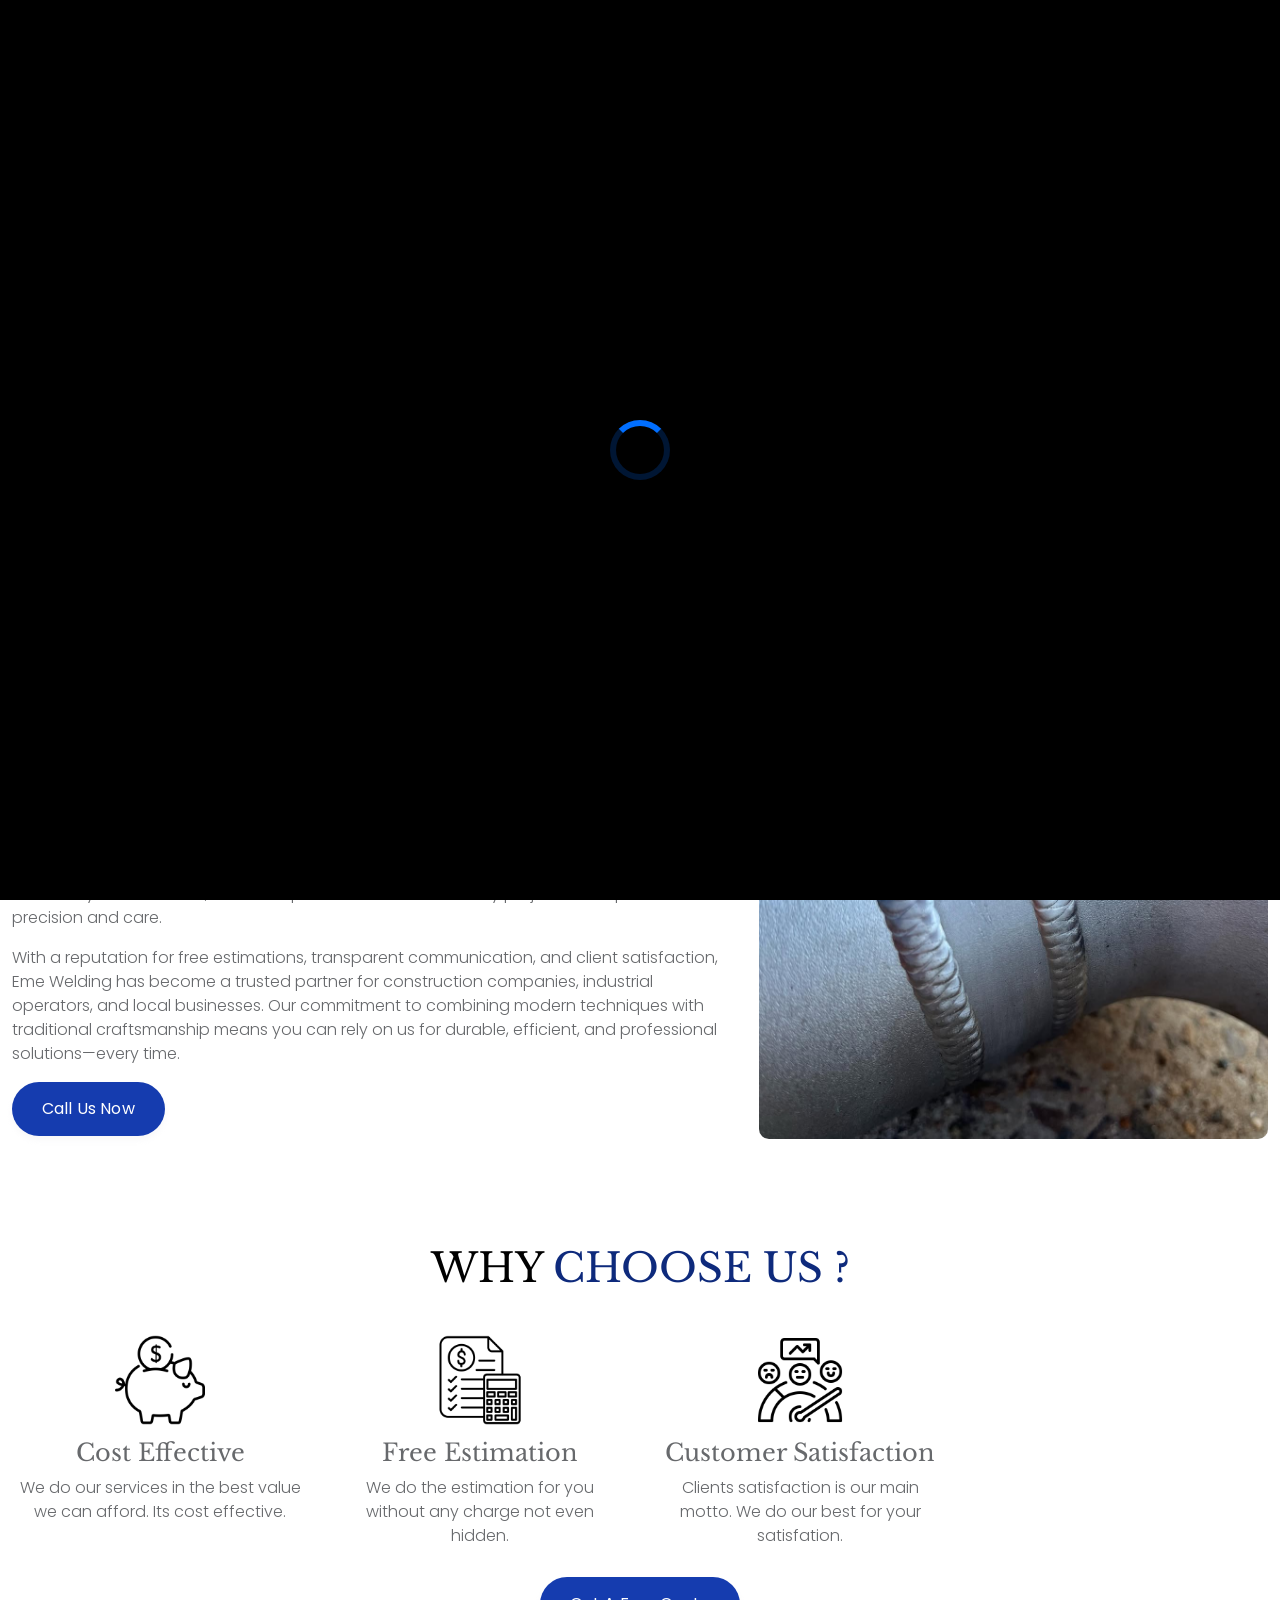
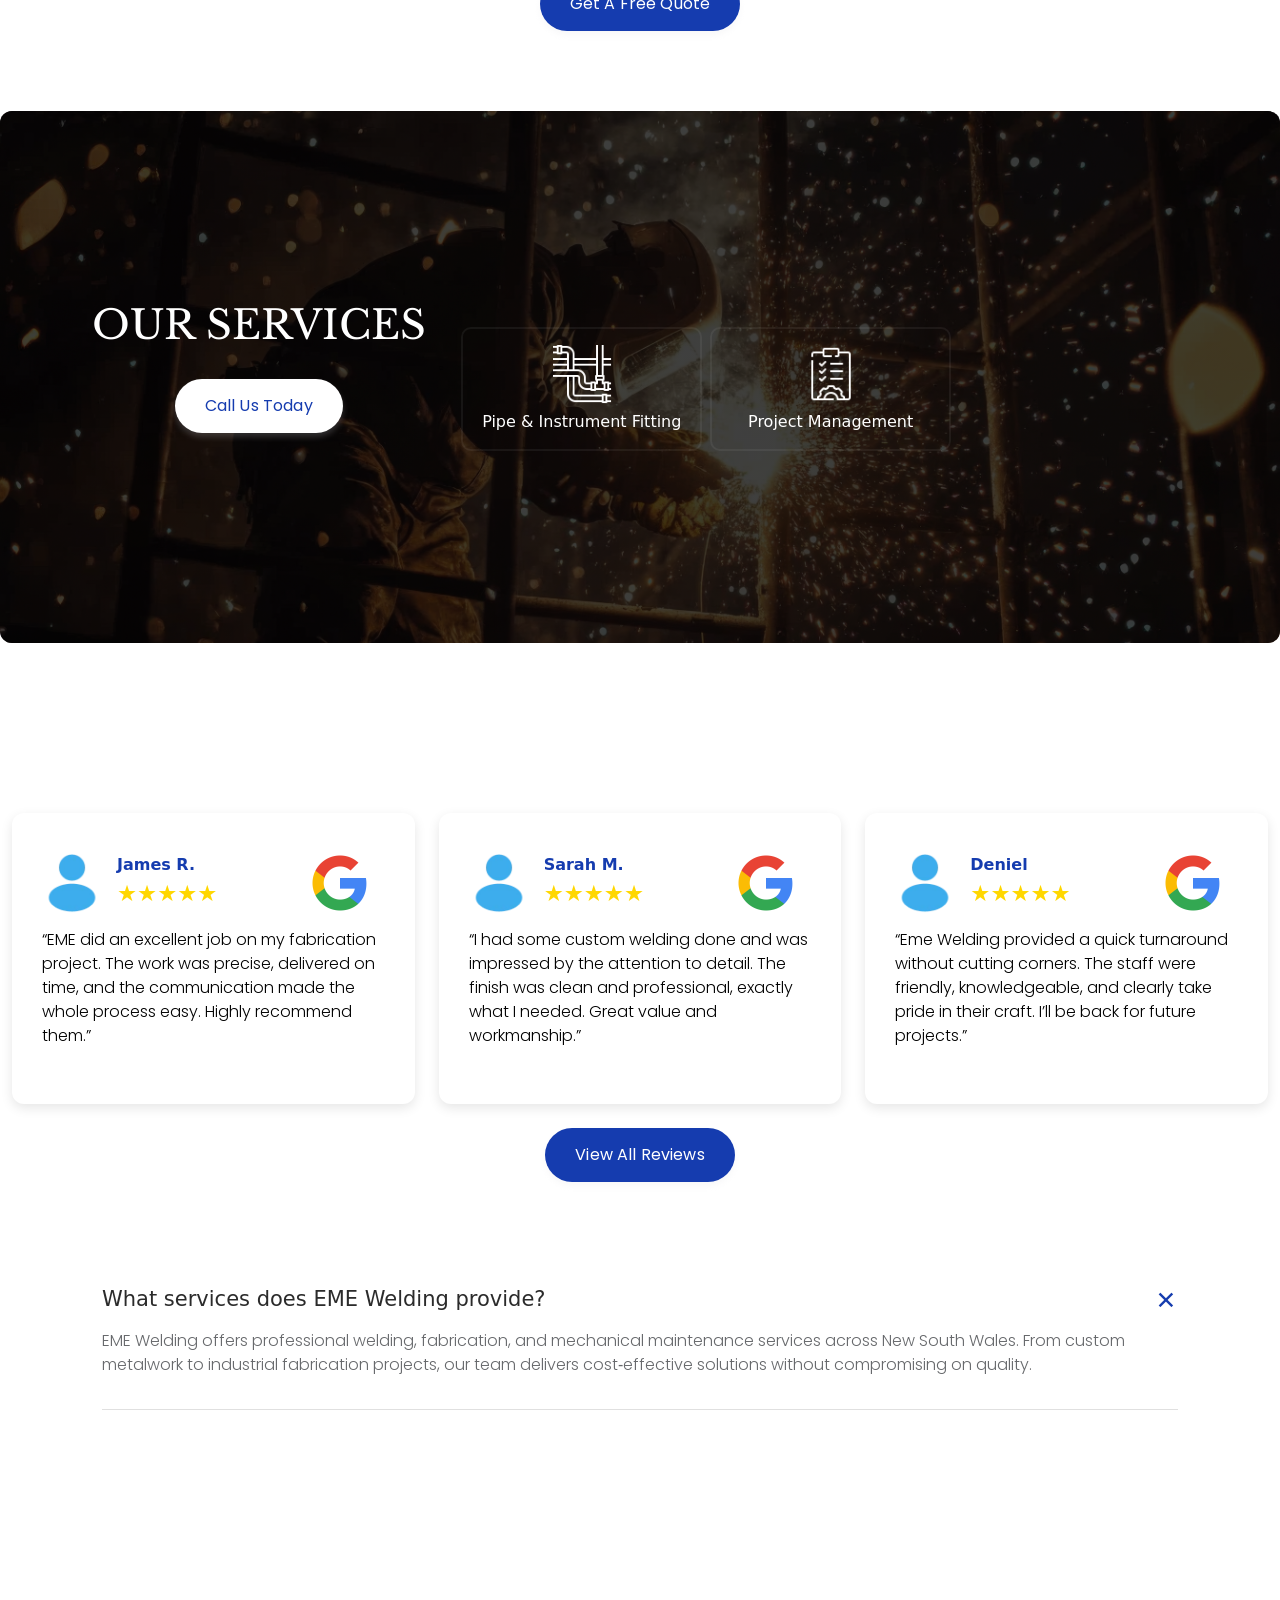
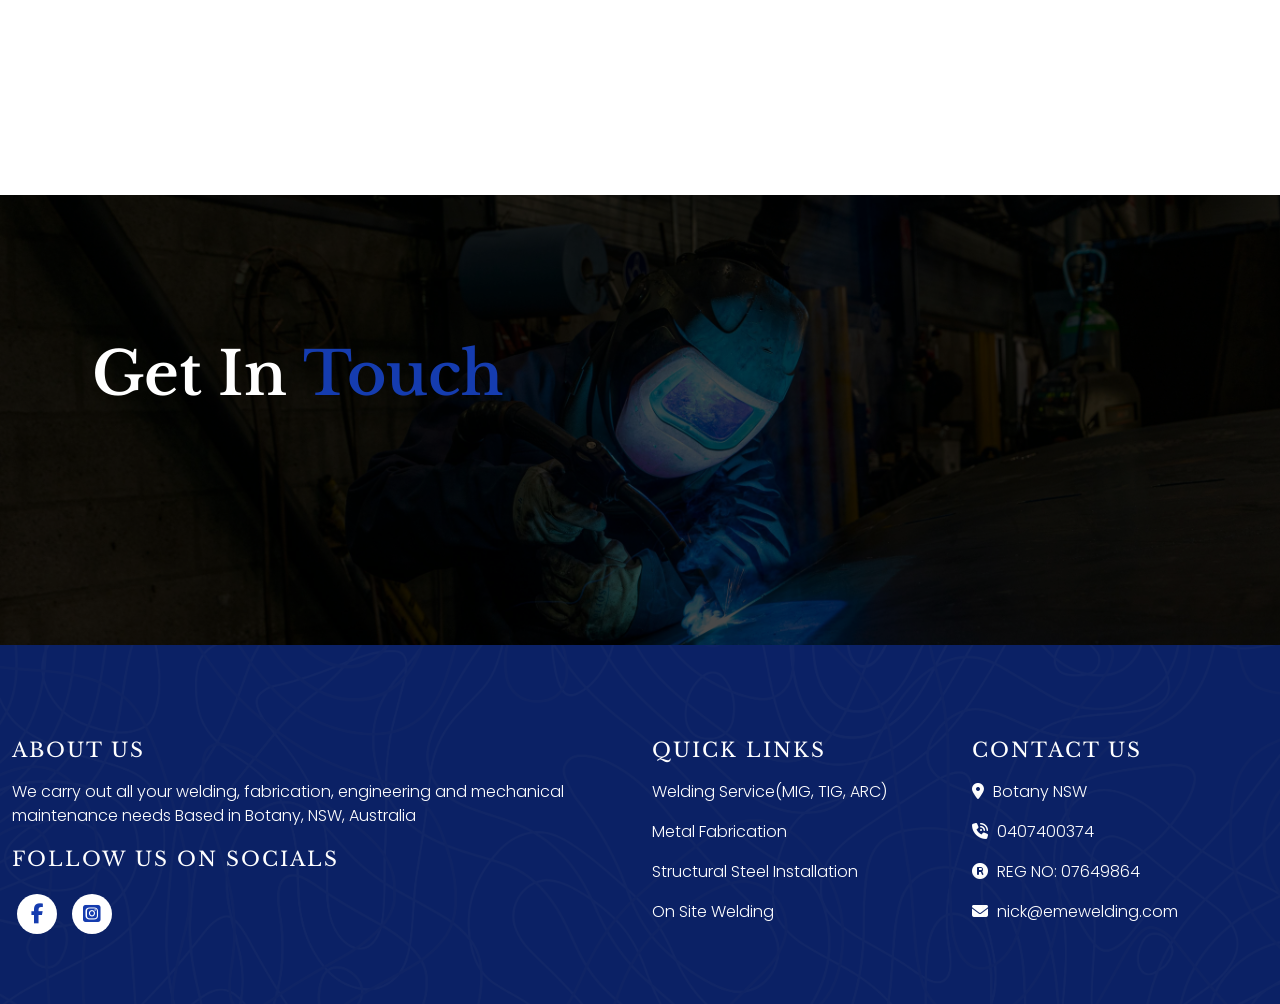
==== commit 915eaa8d: "10 march update" ====
--- a/about.html
+++ b/about.html
@@ -33,8 +33,8 @@
         crossorigin="anonymous" referrerpolicy="no-referrer" />
 
 
-    <!-- Plugins CSS (third-party libraries styling) -->
-    <link rel="stylesheet" href="css/plugins.css" />
+    <!-- Bootstrap CSS (third-party libraries styling) -->
+    <link rel="stylesheet" href="css/bootstrap.min.css" />
 
     <!-- animation stylesheet -->
     <link rel="stylesheet" href="css/animation.css">
@@ -88,11 +88,11 @@
                     <a href="mailto:nick@emewelding.com"> <i class="fa-solid fa-envelope"></i> nick@emewelding.com </a>
                 </div>
 
-                <div class="col-lg-3 nav-banner-item d-none d-lg-block">
+                <div class="col-lg-4 nav-banner-item d-none d-lg-block">
                     <div><i class="fa-solid fa-clock"></i> Mon - Fri : 7:00 AM - 3:30 PM</div>
                 </div>
 
-                <div class="col-lg-3 nav-banner-social d-none d-lg-block">
+                <div class="col-lg-2 nav-banner-social d-none d-lg-block">
                     <div class="nav-banner-item">
                         <a href="https://www.facebook.com/emewelding/" aria-label="Visit our Facebook page">
                             <i class="fa-brands fa-facebook"></i>
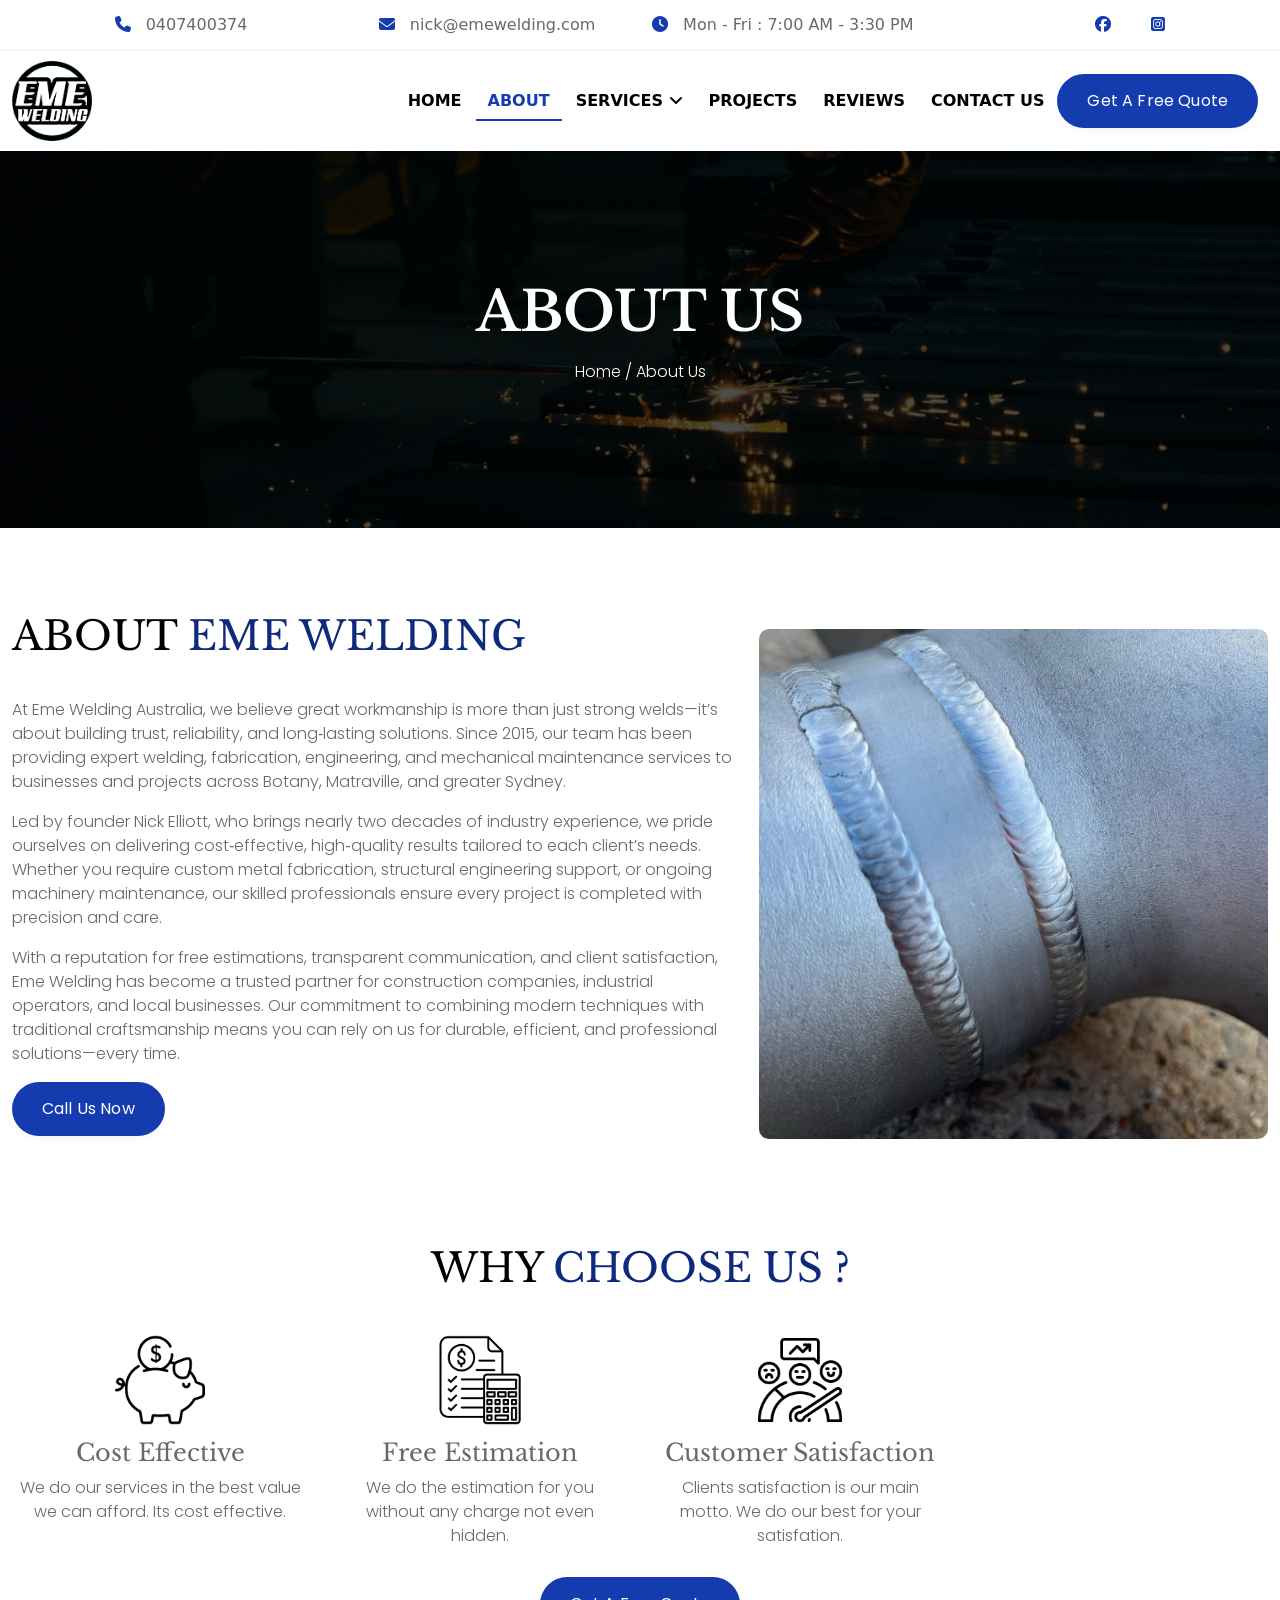
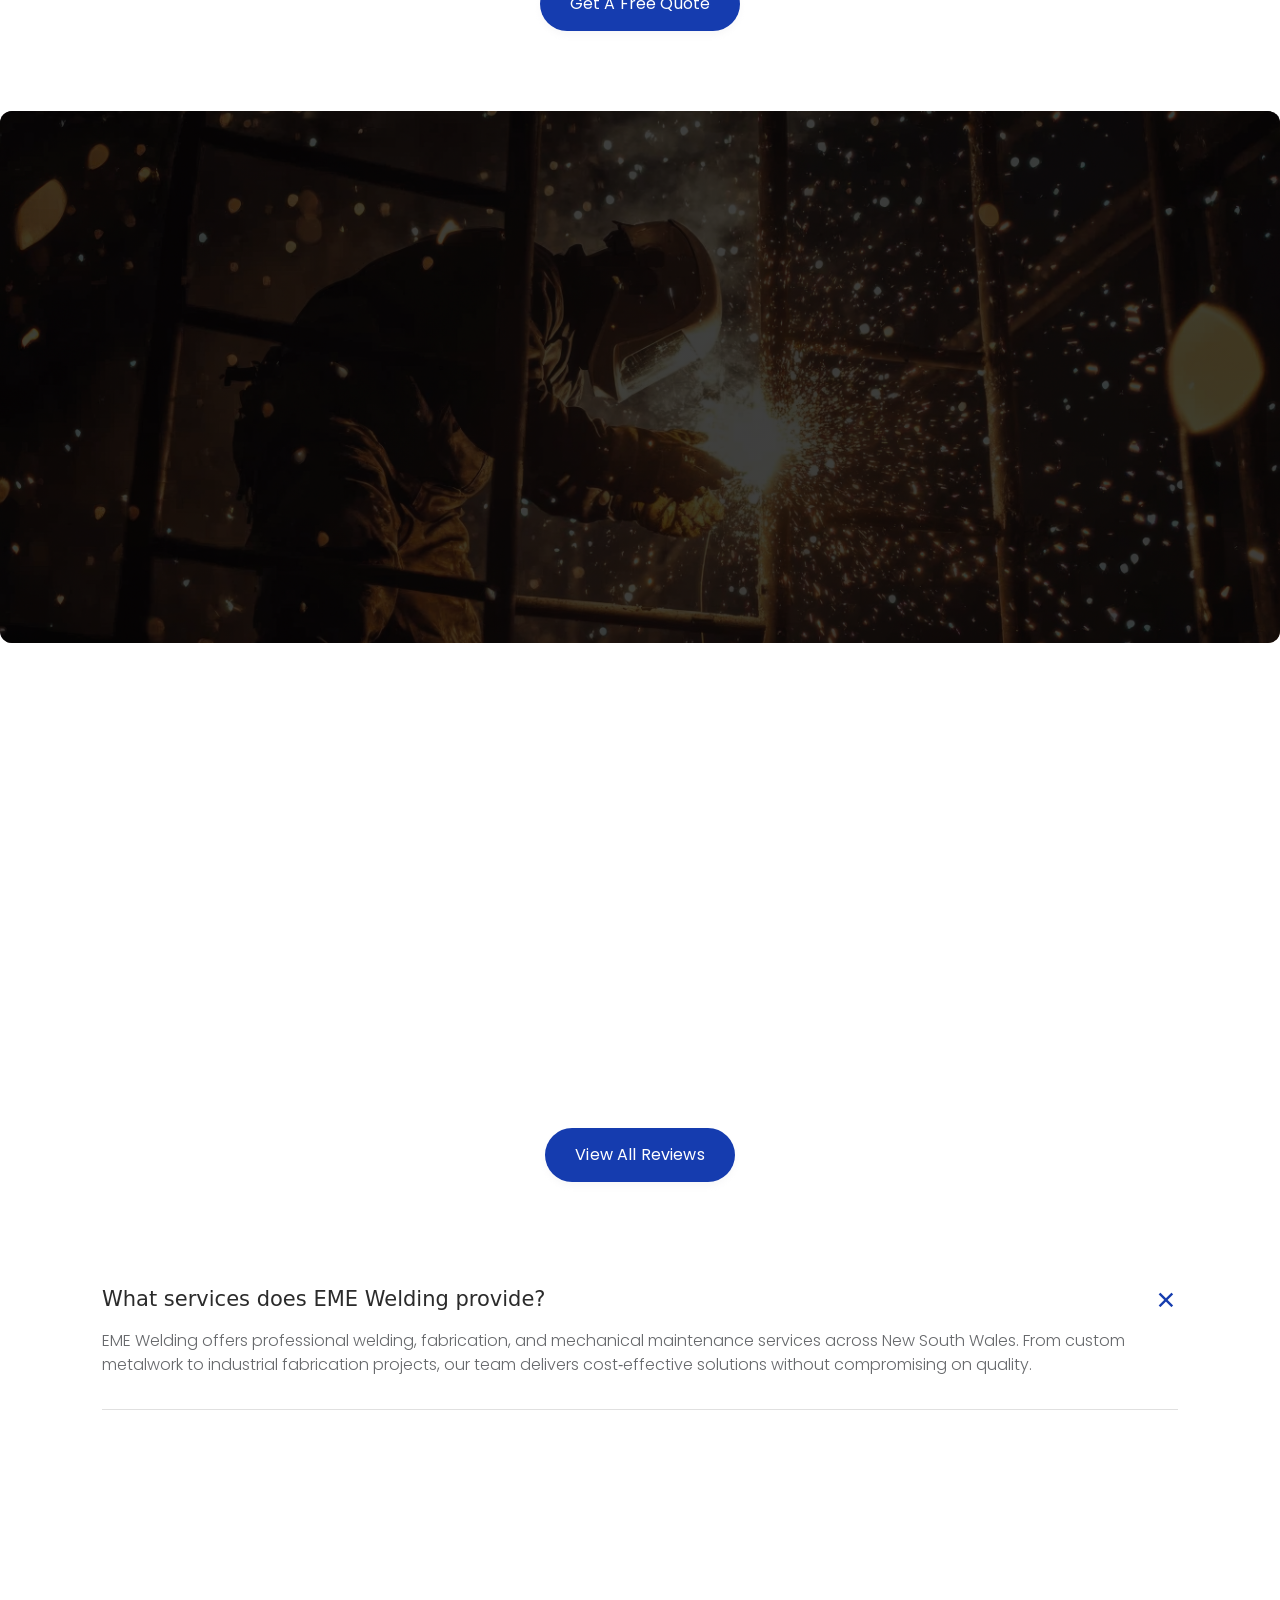
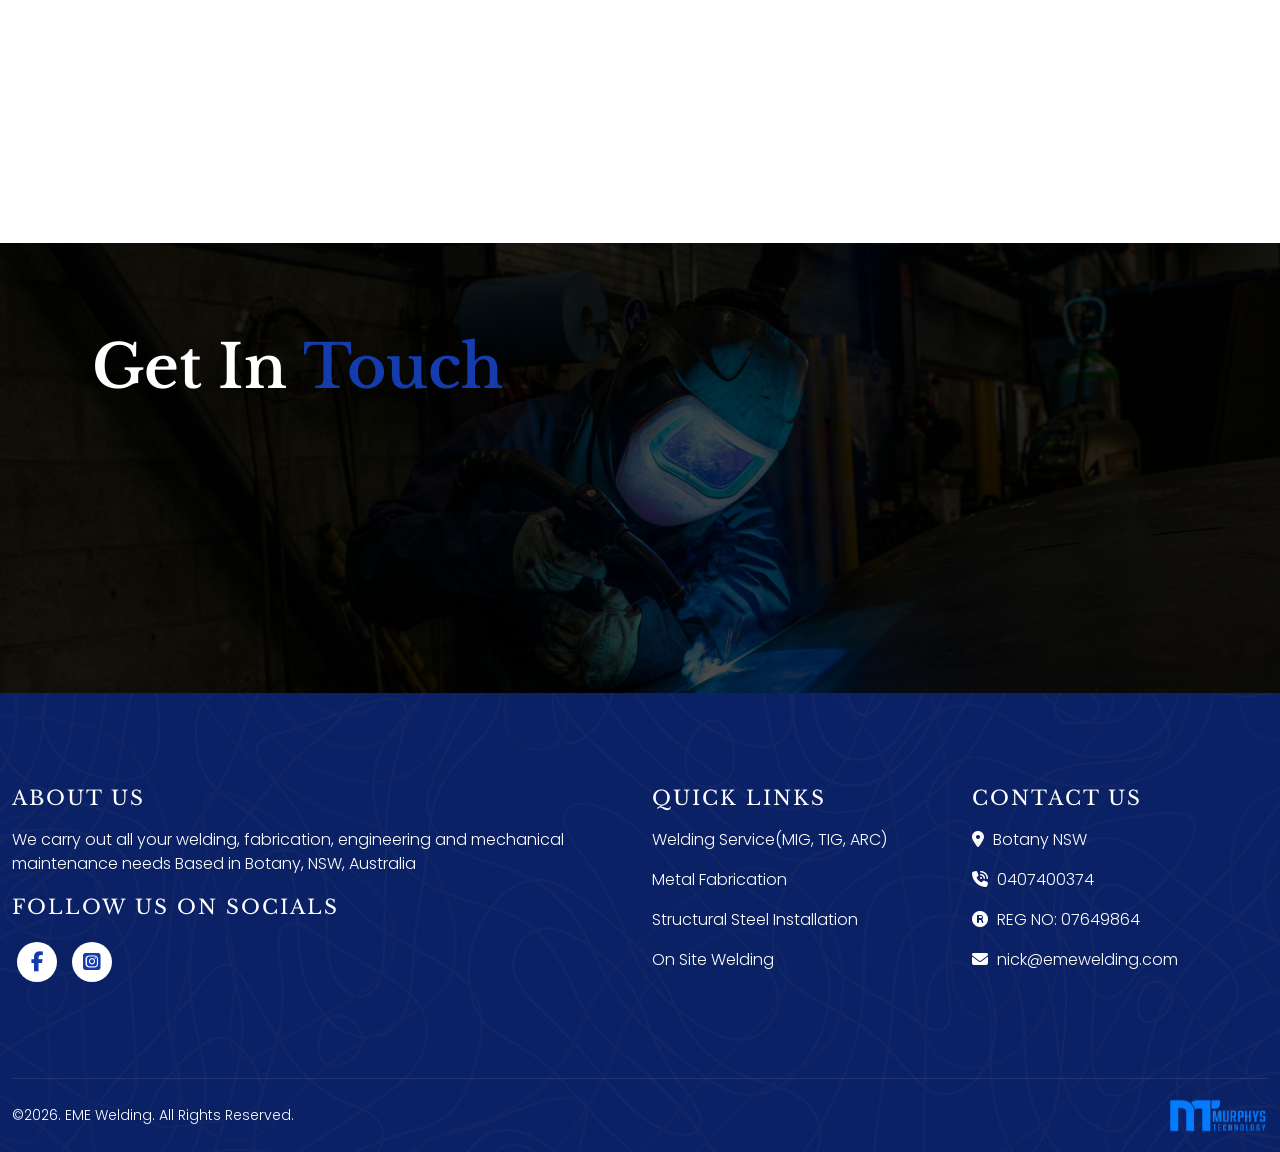
==== commit cbaeb0e2: "11 march update" ====
--- a/about.html
+++ b/about.html
@@ -868,8 +868,8 @@
              CTA SECTION
     ========================================== -->
 
-    <div class="cta-box ">
-        <div class="container cta-content">
+    <div class="cta-box mt-5">
+        <div class="container cta-content pt-5">
             <h2 class="animate-bloom">Get in <span>Touch</span> </h2>
 
             <div class="col-12 gallery-btn text-left pt-4 animate-bottom">
@@ -1033,52 +1033,6 @@
 
 
 
-    <!--============================
-            ANIMATION JS
-  ==============================-->
-    <script>
-        // Scroll Animation Script
-        (function () {
-            const observer = new IntersectionObserver(
-                (entries) => {
-                    const groups = {}; // Group by animation type
-
-                    entries.forEach((entry) => {
-                        if (entry.isIntersecting) {
-                            const el = entry.target;
-                            const animationType = Array.from(el.classList).find((cls) =>
-                                cls.startsWith("animate-")   // updated prefix
-                            );
-
-                            if (!groups[animationType]) groups[animationType] = [];
-                            groups[animationType].push(el);
-
-                            observer.unobserve(el); // Animate only once
-                        }
-                    });
-
-                    // Apply stagger per animation group
-                    Object.values(groups).forEach((group) => {
-                        group.forEach((el, index) => {
-                            setTimeout(() => {
-                                el.classList.add("animate-visible"); // updated suffix
-                            }, index * 300); // Delay between elements
-                        });
-                    });
-                },
-                { threshold: 0.2 }
-            );
-
-            // Observe all animate elements
-            document.querySelectorAll('[class*="animate-"]').forEach((el) => {
-                observer.observe(el);
-            });
-        })();
-
-    </script>
-    <!--============================
-            ANIMATION JS
-  ==============================-->
 
 
 
--- a/css/style.css
+++ b/css/style.css
@@ -395,7 +395,10 @@
 
 
 
-/* ======= Nav-banner style ======= */
+/* ===============================
+       Nav-banner style 
+============================== */
+
 .nav-banner {
   color: var(--text-gray);
   background-color: var(--white);
@@ -435,7 +438,9 @@
   margin-right: 30px;
 }
 
-/* ======= Nav-banner style ======= */
+/* =======================
+    Nav-banner style 
+ ======================= */
 
 
 
@@ -1103,6 +1108,7 @@
   height: 95vh;
   overflow: hidden;
 }
+
 
 .carousel-container {
   position: relative;
--- a/css/about.css
+++ b/css/about.css
@@ -280,87 +280,3 @@
 
 
 
-/* ======= CTA SECTION ======= */
-
-
-.cta-box {
-    position: relative;
-    overflow: hidden;
-    padding: 40px 80px;
-    height: 450px;
-}
-
-.cta-box::before {
-    content: "";
-    position: absolute;
-    inset: 0;
-    background-image: url("../img/bg.jpg");
-    background-size: cover;
-    background-position: center;
-    background-repeat: no-repeat;
-    pointer-events: none;
-
-    background-color: rgba(0, 0, 0, 0.7);
-    background-blend-mode: multiply;
-
-    z-index: 0;
-}
-
-.cta-content {
-    position: relative;
-    top: 50%;
-    left: 50%;
-    transform: translate(-50%, -50%);
-    z-index: 1;
-    max-width: 650px;
-}
-
-.cta-content h2 {
-    font-size: clamp(35px, 7vw, 60px);
-    color: var(--white);
-    text-transform: capitalize;
-}
-
-.cta-content h2 span {
-    color: var(--secondary-blue);
-    text-transform: capitalize;
-}
-
-@media (max-width:992px) {
-    .cta-section {
-        padding: 0px 60px;
-    }
-
-    .cta-box {
-        padding: 40px 60px;
-    }
-
-}
-
-@media (max-width:767px) {
-    .cta-section {
-        padding: 0px 30px;
-    }
-
-    .cta-box {
-        padding: 40px 30px;
-    }
-
-}
-
-@media (max-width:557px) {
-    .cta-section {
-        padding: 0px 12px;
-    }
-
-    .cta-box {
-        padding: 40px 12px;
-    }
-
-    .gallery-btn a {
-        margin-bottom: 10px;
-    }
-}
-
-
-/* ======= Lets Talk CTA SECTION ======= */
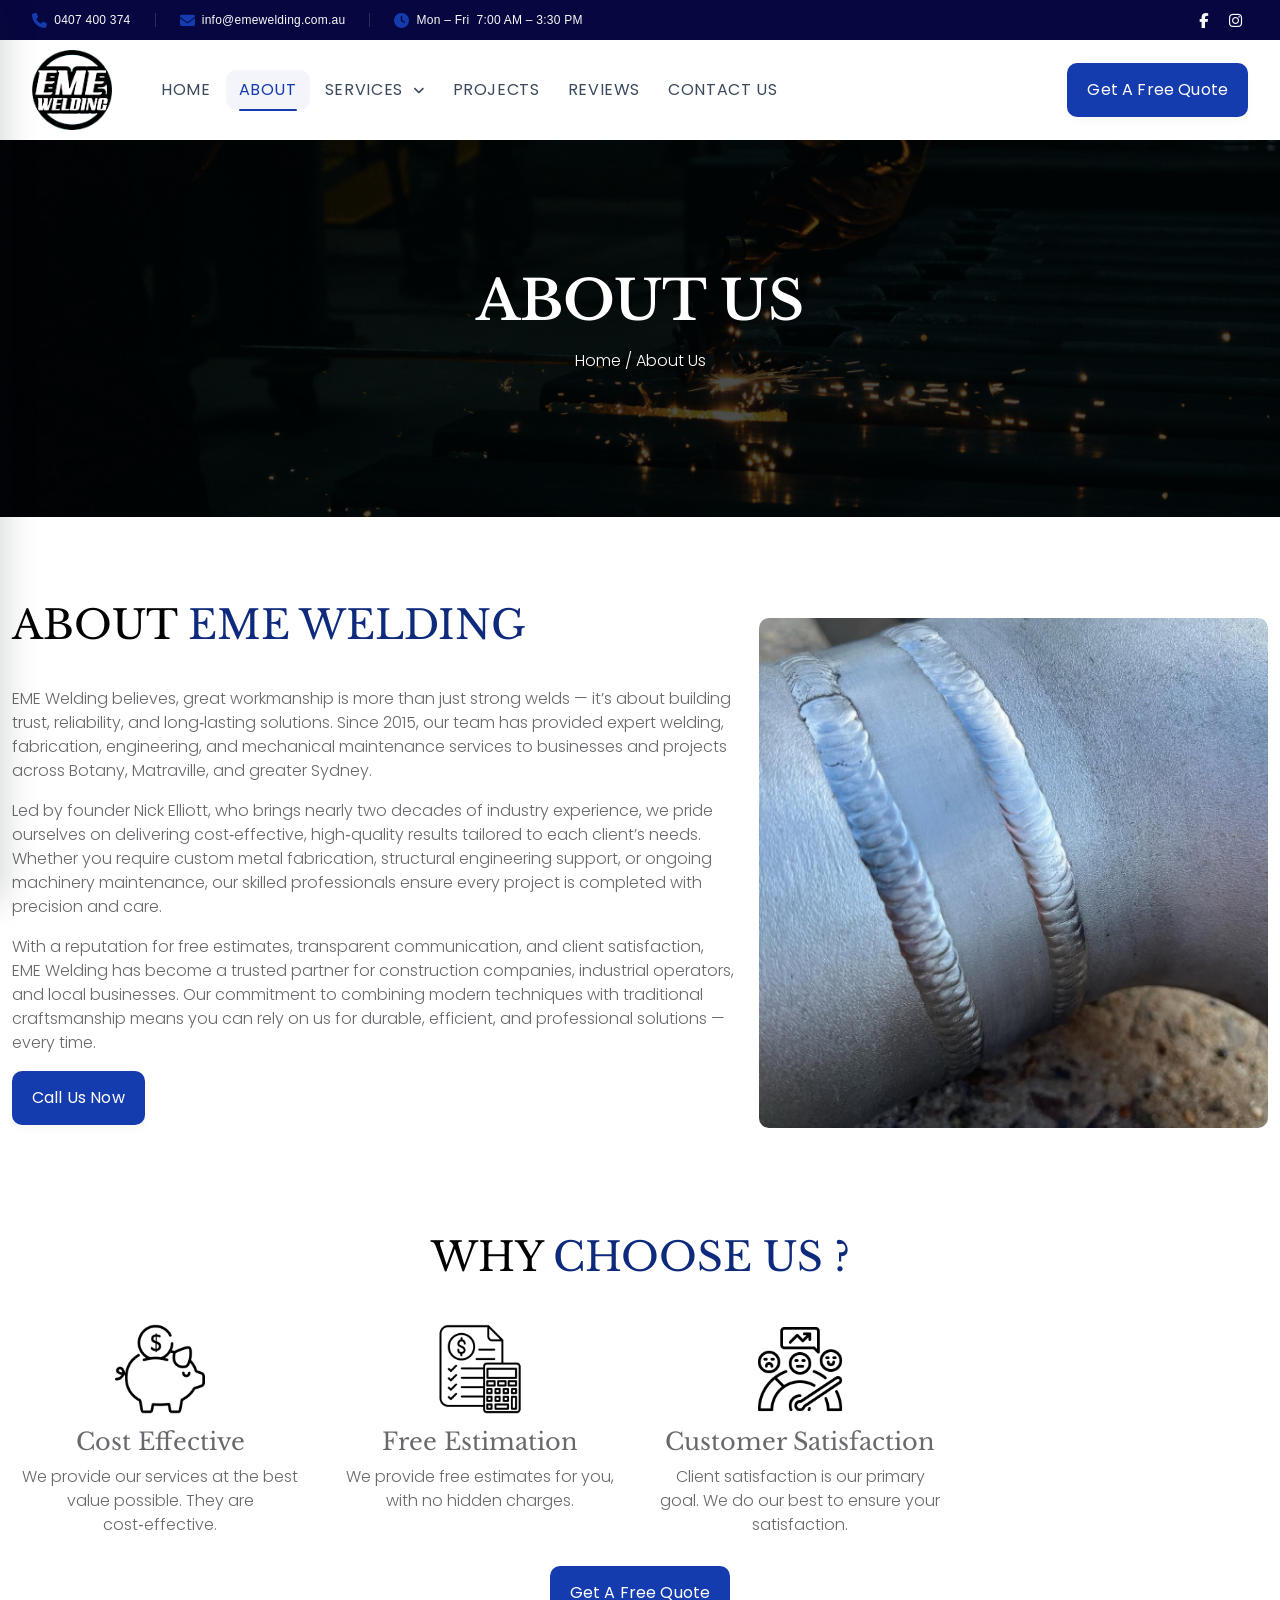
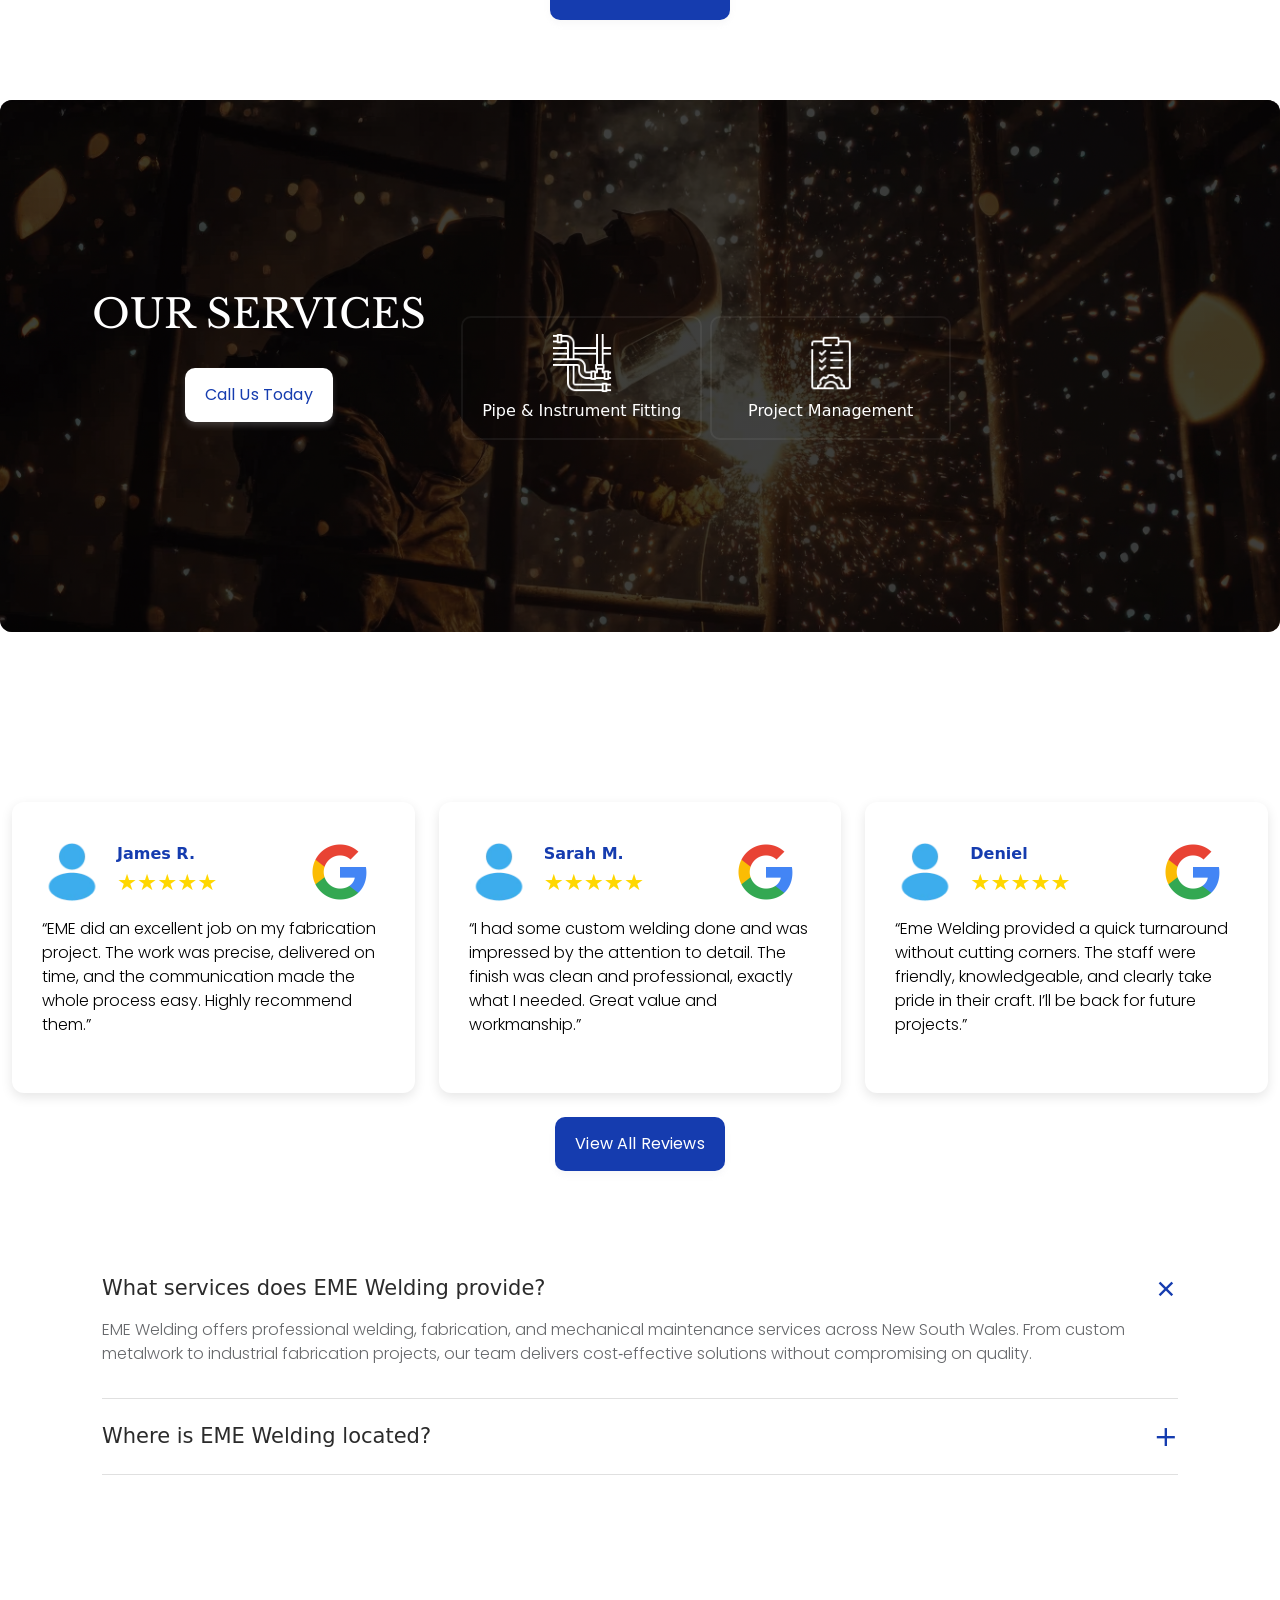
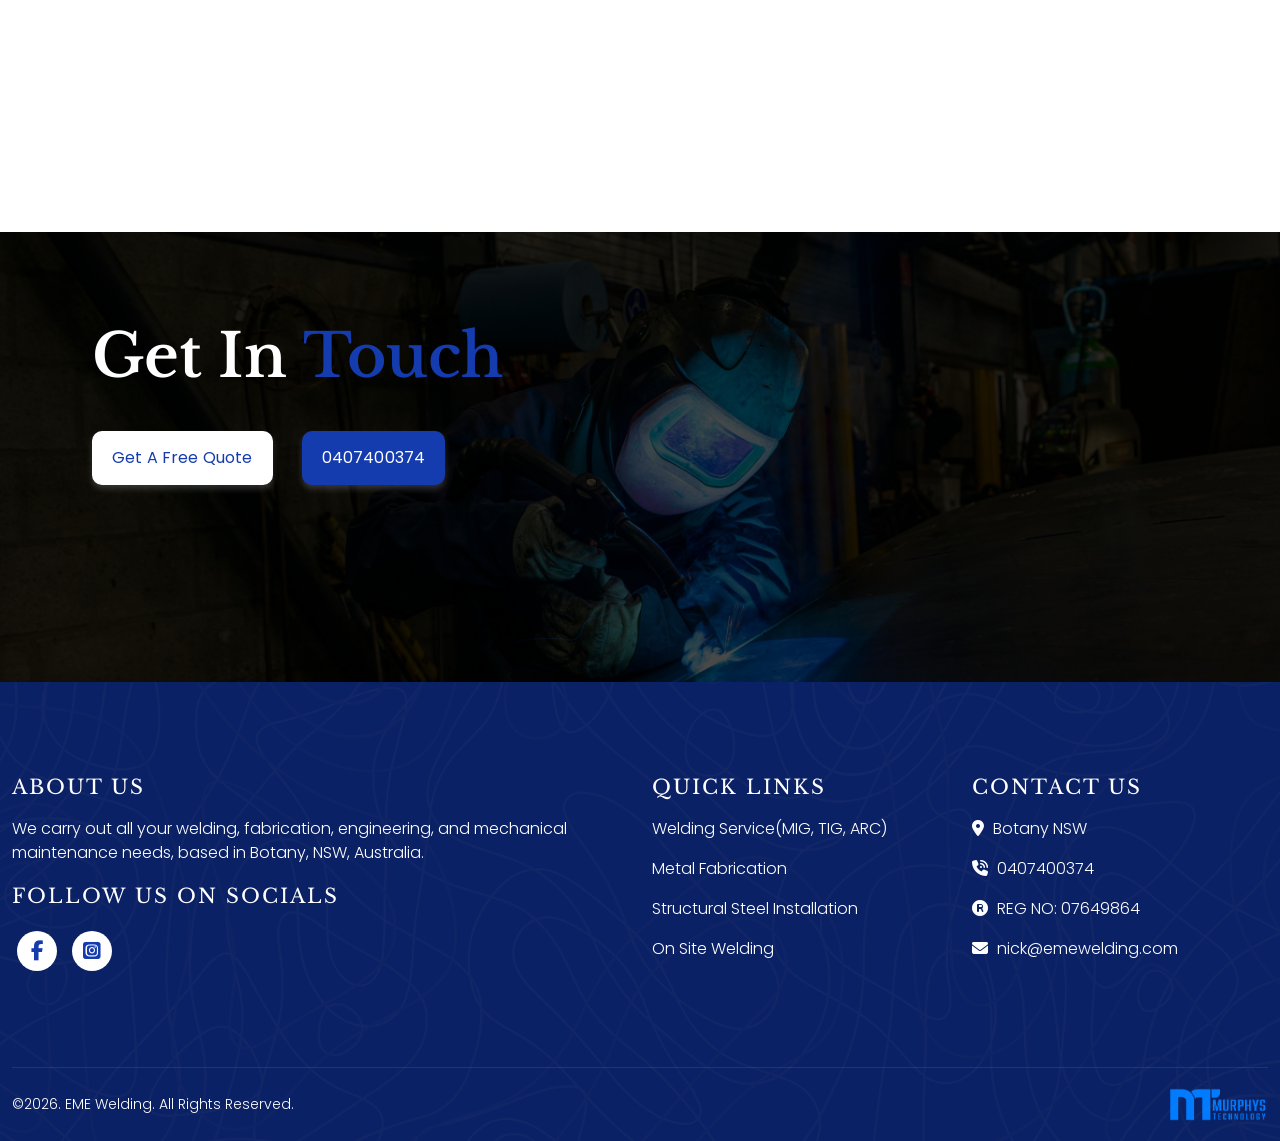
==== commit 5e4c9c7c: "Navbar update" ====
--- a/about.html
+++ b/about.html
@@ -56,189 +56,176 @@
 
 
 
-    <!-- Preloader -->
-    <div class="preloader-bg"></div>
-    <div id="preloader">
-        <div id="preloader-status">
-            <div class="loader">
-                <span></span>
+
+
+
+
+
+
+
+
+
+    <!--============================
+            NAV BANNER
+  ==============================-->
+    <div class="nb-banner" id="nbBanner">
+        <div class="nb-banner-inner">
+            <div class="nb-banner-left">
+                <a href="tel:0407400374">
+                    <i class="fa-solid fa-phone"></i> 0407 400 374
+                </a>
+                <div class="nb-banner-div"></div>
+                <a href="mailto:info@emewelding.com.au">
+                    <i class="fa-solid fa-envelope"></i> info@emewelding.com.au
+                </a>
+                <div class="nb-banner-div"></div>
+                <div class="nb-banner-hours">
+                    <i class="fa-solid fa-clock"></i> Mon – Fri &nbsp;7:00 AM – 3:30 PM
+                </div>
+            </div>
+            <div class="nb-banner-right">
+                <a href="https://www.facebook.com/emewelding/" aria-label="Facebook" target="_blank">
+                    <i class="fa-brands fa-facebook-f"></i>
+                </a>
+                <a href="https://www.instagram.com/emewelding/" aria-label="Instagram" target="_blank">
+                    <i class="fa-brands fa-instagram"></i>
+                </a>
             </div>
         </div>
     </div>
-
-
-
-
-
-
-
-    <!--============================
-            NAV BANNER 
-  ==============================-->
-
-    <div class="nav-banner py-2 px-3">
-        <div class="container">
-            <div class="row ">
-
-                <div class="col-md-6 col-lg-3 nav-banner-item">
-                    <a href="tel:0407400374"> <i class="fa-solid fa-phone"></i> 0407400374 </a>
-                </div>
-
-                <div class="col-md-6 col-lg-3 nav-banner-item">
-                    <a href="mailto:nick@emewelding.com"> <i class="fa-solid fa-envelope"></i> nick@emewelding.com </a>
-                </div>
-
-                <div class="col-lg-4 nav-banner-item d-none d-lg-block">
-                    <div><i class="fa-solid fa-clock"></i> Mon - Fri : 7:00 AM - 3:30 PM</div>
-                </div>
-
-                <div class="col-lg-2 nav-banner-social d-none d-lg-block">
-                    <div class="nav-banner-item">
-                        <a href="https://www.facebook.com/emewelding/" aria-label="Visit our Facebook page">
-                            <i class="fa-brands fa-facebook"></i>
-                        </a>
-                        <a href="https://www.instagram.com/emewelding/" aria-label="Visit our instagram page"><i
-                                class="fa-brands fa-square-instagram"></i></a>
-                    </div>
-                </div>
+    <!--============================
+            NAV BANNER
+  ==============================-->
+
+
+
+
+
+
+
+
+
+
+
+
+
+    <!--============================
+            NAVIGATION BAR
+  ==============================-->
+
+    <!-- Sidebar overlay backdrop -->
+    <div class="nb-sidebar" id="nbSidebar" aria-hidden="true">
+        <div class="nb-backdrop" id="nbBackdrop"></div>
+        <div class="nb-panel" role="dialog" aria-modal="true" aria-label="Navigation menu">
+
+            <!-- Dark header -->
+            <div class="nb-panel-head">
+                <a href="index.html" class="nb-logo">
+                    <img src="img/logo/logo.webp" alt="EME Welding Logo" style="width:38px;border-radius:6px;"
+                        onerror="this.style.display='none'">
+                </a>
+                <button class="nb-panel-close" id="nbClose" aria-label="Close menu">
+                    <i class="fa-solid fa-xmark"></i>
+                </button>
+            </div>
+
+            <!-- Nav links -->
+            <ul class="nb-snav">
+                <li><a href="index.html">Home</a></li>
+                <li><a href="about.html" class="nb-active">About</a></li>
+                <li>
+                    <button class="nb-stoggle" id="nbServicesToggle" aria-expanded="false">
+                        Services <i class="fa-solid fa-angle-down"></i>
+                    </button>
+                    <ul class="nb-submenu" id="nbServicesMenu">
+                        <li><a href="welding-service.html">Welding Service (MIG, TIG, ARC)</a></li>
+                        <li><a href="metal-fabrication.html">Metal Fabrication</a></li>
+                        <li><a href="structural-steeel-installation.html">Structural Steel Installation</a></li>
+                        <li><a href="pipe-instrument-fitting.html">Pipe &amp; Instrument Fitting</a></li>
+                        <li><a href="project-management.html">Project Management</a></li>
+                        <li><a href="on-site-welding.html">On-Site Welding</a></li>
+                        <li><a href="custom-fabrication.html">Custom Fabrication</a></li>
+                        <li><a href="electrofusion-welding.html">Electrofusion Welding</a></li>
+                        <li><a href="shaft-laser-alignment.html">Shaft Laser Alignment</a></li>
+                    </ul>
+                </li>
+                <li><a href="project.html">Projects</a></li>
+                <li><a href="review.html">Reviews</a></li>
+                <li><a href="contact.html">Contact Us</a></li>
+            </ul>
+
+            <!-- Footer with contacts + CTA -->
+            <div class="nb-panel-foot">
+                <div class="nb-foot-contacts">
+                    <a href="tel:0407400374"><i class="fa-solid fa-phone"></i> 0407 400 374</a>
+                    <a href="mailto:info@emewelding.com.au"><i class="fa-solid fa-envelope"></i>
+                        info@emewelding.com.au</a>
+                    <a href="#"><i class="fa-solid fa-clock"></i> Mon – Fri &nbsp;7:00 AM – 3:30 PM</a>
+                </div>
+                <a href="contact.html" class="button-2">
+                    Get a Free Quote
+                </a>
             </div>
         </div>
     </div>
 
-    <!--============================
-            NAV BANNER 
-  ==============================-->
-
-
-
-
-
-
-
-
-
-
-
-
-
-    <!--============================
-            NAVIGATION BAR 
-  ==============================-->
-
-    <nav class="navbar navbar-expand-lg">
-        <div class="container">
-
-
-            <!-- Logo -->
-            <div class="logo-wrapper">
-                <a class="logo" href="index.html">
-                    <img src="img/logo/logo.webp" class="logo-img img-fluid" alt="EME Welding Logo" />
+
+
+
+    <!-- Sticky navbar wrapper -->
+    <div class="nb-wrapper">
+        <nav class="nb-navbar" id="nbNavbar">
+            <div class="nb-inner">
+
+                <!-- Logo -->
+                <a href="index.html" class="nb-logo">
+                    <img src="img/logo/logo.webp" alt="EME Welding Logo" onerror="this.style.display='none'">
                 </a>
-            </div>
-
-            <!-- Button -->
-            <button class="navbar-toggler" type="button" data-bs-toggle="collapse" data-bs-target="#navbar"
-                aria-controls="navbar" aria-expanded="false" aria-label="Toggle navigation">
-                <span class="navbar-toggler-icon"><i class="fa-solid fa-bars"></i></span>
-            </button>
-
-
-            <!-- Menu -->
-            <div class="collapse navbar-collapse" id="navbar">
-                <ul class="navbar-nav ms-auto">
-                    <li class="nav-item">
-                        <a class="nav-link" href="index.html">Home</a>
-                    </li>
-
-                    <li class="nav-item">
-                        <a class="nav-link active" href="about.html">About</a>
-                    </li>
-
-
-                    <li class="nav-item dropdown">
-                        <a class="nav-link dropdown-toggle" href="#" role="button" data-bs-toggle="dropdown"
-                            aria-expanded="false">Services <i class="fa-solid fa-angle-down"></i></a>
-
-                        <ul class="dropdown-menu">
-
-                            <li>
-                                <a href="welding-service.html" class="dropdown-item"><span>Welding Service (MIG,
-                                        TIG, ARC)</span></a>
-                            </li>
-
-                            <li>
-                                <a href="metal-fabrication.html" class="dropdown-item"><span>Metal
-                                        Fabrication</span></a>
-                            </li>
-
-                            <li>
-                                <a href="structural-steeel-installation.html" class="dropdown-item"><span>Structural
-                                        Steel
-                                        Installation</span></a>
-                            </li>
-
-                            <li>
-                                <a href="pipe-instrument-fitting.html" class="dropdown-item"><span>Pipe &amp; Instrument
-                                        Fitting</span></a>
-                            </li>
-
-                            <li>
-                                <a href="project-management.html" class="dropdown-item"><span>Project
-                                        Managament</span></a>
-                            </li>
-
-                            <li>
-                                <a href="on-site-welding.html" class="dropdown-item"><span>On-Site Welding</span></a>
-                            </li>
-
-                            <li>
-                                <a href="custom-fabrication.html" class="dropdown-item"><span>Custom
-                                        Fabrication</span></a>
-                            </li>
-
-                            <li>
-                                <a href="electrofusion-welding.html" class="dropdown-item"><span>Electrofusion
-                                        Welding</span></a>
-                            </li>
-
-                            <li>
-                                <a href="shaft-laser-alignment.html" class="dropdown-item"><span>Shaft Laser
-                                        Alignment</span></a>
-                            </li>
-
-
-
-
+
+                <!-- Desktop links -->
+                <ul class="nb-links">
+                    <li><a href="index.html">Home</a></li>
+                    <li><a href="about.html" class="nb-active">About</a></li>
+                    <li>
+                        <a href="#">Services <i class="fa-solid fa-angle-down"></i></a>
+                        <ul class="nb-dropdown">
+                            <li><a href="welding-service.html">Welding Service (MIG, TIG, ARC)</a></li>
+                            <li><a href="metal-fabrication.html">Metal Fabrication</a></li>
+                            <li><a href="structural-steeel-installation.html">Structural Steel Installation</a></li>
+                            <li><a href="pipe-instrument-fitting.html">Pipe &amp; Instrument Fitting</a></li>
+                            <li><a href="project-management.html">Project Management</a></li>
+                            <li><a href="on-site-welding.html">On-Site Welding</a></li>
+                            <li><a href="custom-fabrication.html">Custom Fabrication</a></li>
+                            <li><a href="electrofusion-welding.html">Electrofusion Welding</a></li>
+                            <li><a href="shaft-laser-alignment.html">Shaft Laser Alignment</a></li>
                         </ul>
                     </li>
-
-                    <li class="nav-item">
-                        <a class="nav-link" href="project.html">Projects</a>
-                    </li>
-
-                    <li class="nav-item">
-                        <a class="nav-link" href="review.html">Reviews</a>
-                    </li>
-
-
-                    <li class="nav-item">
-                        <a class="nav-link" href="contact.html">Contact Us</a>
-                    </li>
-
-                    <li class="nav-item d-none d-lg-block">
-                        <a href="contact.html" class="button-2 "> Get a free quote </a>
-                    </li>
-
-
+                    <li><a href="project.html">Projects</a></li>
+                    <li><a href="review.html">Reviews</a></li>
+                    <li><a href="contact.html">Contact Us</a></li>
                 </ul>
-            </div>
-
-        </div>
-    </nav>
-
-    <!--============================
-            NAVIGATION BAR 
-  ==============================-->
+
+                <!-- Desktop CTA -->
+                <div class="nb-cta">
+                    <a href="contact.html" class="button-2">
+                        Get a Free Quote
+                    </a>
+                </div>
+
+                <!-- Hamburger (mobile only) -->
+                <button class="nb-hamburger" id="nbHamburger" aria-label="Open menu" aria-expanded="false">
+                    <span></span><span></span><span></span>
+                </button>
+
+            </div>
+        </nav>
+    </div>
+
+    <!--============================
+            NAVIGATION BAR
+  ==============================-->
+
+
 
 
 
@@ -315,11 +302,10 @@
                     <div class="intro-txt">
 
                         <p>
-                            At Eme Welding Australia, we believe great workmanship is more than just strong welds—it’s
-                            about building trust, reliability, and long‑lasting solutions. Since 2015, our team has been
-                            providing expert welding, fabrication, engineering, and mechanical maintenance services to
-                            businesses and projects across Botany, Matraville, and greater Sydney.
-                        </p>
+                            EME Welding believes, great workmanship is more than just strong welds — it’s
+                            about building trust, reliability, and long‑lasting solutions. Since 2015, our team has
+                            provided expert welding, fabrication, engineering, and mechanical maintenance services to
+                            businesses and projects across Botany, Matraville, and greater Sydney. </p>
                         <p>
                             Led by founder Nick Elliott, who brings nearly two decades of industry experience, we pride
                             ourselves on delivering cost‑effective, high‑quality results tailored to each client’s
@@ -329,11 +315,11 @@
                         </p>
 
                         <p>
-                            With a reputation for free estimations, transparent communication, and client satisfaction,
-                            Eme Welding has become a trusted partner for construction companies, industrial operators,
+                            With a reputation for free estimates, transparent communication, and client satisfaction,
+                            EME Welding has become a trusted partner for construction companies, industrial operators,
                             and local businesses. Our commitment to combining modern techniques with traditional
-                            craftsmanship means you can rely on us for durable, efficient, and professional
-                            solutions—every time.
+                            craftsmanship means you can rely on us for durable, efficient, and professional solutions —
+                            every time.
                         </p>
 
                     </div>
@@ -399,7 +385,7 @@
                         </div>
                         <div class="features-card-content">
                             <h3>cost effective</h3>
-                            <p>We do our services in the best value we can afford. Its cost effective.</p>
+                            <p>We provide our services at the best value possible. They are cost‑effective.</p>
                         </div>
                     </div>
                 </div>
@@ -412,7 +398,7 @@
                         </div>
                         <div class="features-card-content">
                             <h3>free estimation</h3>
-                            <p>We do the estimation for you without any charge not even hidden.</p>
+                            <p>We provide free estimates for you, with no hidden charges.</p>
                         </div>
                     </div>
                 </div>
@@ -425,7 +411,7 @@
                         </div>
                         <div class="features-card-content">
                             <h3>customer satisfaction</h3>
-                            <p>Clients satisfaction is our main motto. We do our best for your satisfation.</p>
+                            <p>Client satisfaction is our primary goal. We do our best to ensure your satisfaction.</p>
                         </div>
                     </div>
                 </div>
@@ -438,7 +424,7 @@
                         </div>
                         <div class="features-card-content">
                             <h3>Experts Staffs</h3>
-                            <p>Our workers are professional and know how to handle every minor things.</p>
+                            <p>Our workers are professional and know how to handle every minor detail.</p>
                         </div>
                     </div>
                 </div>
@@ -818,8 +804,7 @@
                     <div class="faq-answer">
                         <p>Founded in 2015 by Nick Elliott, EME Welding combines nearly two decades of industry
                             expertise with a commitment to client satisfaction. Our skilled workforce, transparent
-                            pricing, and dedication to premium standards make us a trusted partner for businesses across
-                            Australia.
+                            pricing, and dedication to premium standards make us a trusted business partner.
                         </p>
                     </div>
                 </div>
@@ -927,8 +912,8 @@
                         <div class="item">
                             <h3>About Us</h3>
                             <p class="pe-4">
-                                We carry out all your welding, fabrication, engineering and mechanical maintenance needs
-                                Based in Botany, NSW, Australia
+                                We carry out all your welding, fabrication, engineering, and mechanical maintenance
+                                needs, based in Botany, NSW, Australia.
                             </p>
 
                             <h3>Follow us on Socials</h3>
--- a/css/style.css
+++ b/css/style.css
@@ -1,6 +1,6 @@
 /* ======= Typography style ======= */
 :root {
-  --primary-blue: #13FFFF;
+  --primary-blue: #0f1923;
   --secondary-blue: #153CAF;
   --text-gray: #67696c;
   --bg-color: #FAFAF7;
@@ -8,11 +8,30 @@
   --soft-white: #F9F9F9;
   --black: #252525;
   --white: #FFFFFF;
+  --nb-steel: #3a4a5c;
+  --nb-border: #e2e0dc;
+
 
   /* font */
   --font-body: "Poppins", sans-serif;
   --font-head: "Libre Baskerville", serif;
 
+
+  --nb-banner-h: 40px;
+  --nb-nav-h: 80px;
+  --nb-ease: cubic-bezier(0.4, 0, 0.2, 1);
+  --nb-sidebar-w: 350px;
+
+}
+
+
+
+
+/* ── Reset only inside our navbar scope ── */
+.nb-banner *,
+.nb-navbar *,
+.nb-sidebar * {
+  box-sizing: border-box;
 }
 
 
@@ -393,691 +412,743 @@
 
 
 
-
-
-/* ===============================
-       Nav-banner style 
-============================== */
-
-.nav-banner {
-  color: var(--text-gray);
-  background-color: var(--white);
-  font-size: clamp(8px, 3vw, 12px);
-  text-align: left;
-  font-weight: 400;
-  font-size: 16px;
-  border-bottom: 1px solid var(--light-gray);
-}
-
-
-.nav-banner .row {
-  padding: 5px 0px;
-  margin: 0px;
-}
-
-
-.nav-banner .row i {
-  font-size: 16px;
+/* ════════════════════════════════
+           TOP BANNER
+        ════════════════════════════════ */
+.nb-banner {
+  background: rgb(6, 6, 65);
+  height: var(--nb-banner-h);
+  display: flex;
+  align-items: center;
+  overflow: hidden;
+  transition: height 0.28s var(--nb-ease), opacity 0.28s var(--nb-ease);
+  font-family: 'Poppins', sans-serif;
+}
+
+.nb-banner.nb-hidden {
+  height: 0;
+  opacity: 0;
+  pointer-events: none;
+}
+
+.nb-banner-inner {
+  width: 100%;
+  max-width: 1400px;
+  margin: 0 auto;
+  padding: 0 32px;
+  display: flex;
+  align-items: center;
+  justify-content: space-between;
+}
+
+.nb-banner-left {
+  display: flex;
+  align-items: center;
+  gap: 24px;
+}
+
+.nb-banner-left a,
+.nb-banner-hours {
+  display: inline-flex;
+  align-items: center;
+  gap: 7px;
+  font-size: 12px;
+  font-weight: 500;
+  color: var(--bg-color);
+  letter-spacing: 0.02em;
+  text-decoration: none;
+  transition: color 0.2s;
+  white-space: nowrap;
+}
+
+.nb-banner-left a:hover {
+  color: #fff;
+}
+
+.nb-banner-left i,
+.nb-banner-hours i {
   color: var(--secondary-blue);
-  margin-right: 10px;
-}
-
-
-.nav-banner-item {
-  display: flex;
-  flex-direction: row;
+  font-size: 15px;
+}
+
+.nb-banner-div {
+  width: 1px;
+  height: 14px;
+  background: rgba(255, 255, 255, 0.15);
+}
+
+.nb-banner-right {
+  display: flex;
+  align-items: center;
+  gap: 6px;
+}
+
+.nb-banner-right a {
+  width: 26px;
+  height: 26px;
+  display: inline-flex;
+  align-items: center;
   justify-content: center;
-  align-items: center;
-}
-
-.nav-banner-social {
-  align-items: center;
-}
-
-.nav-banner-social a {
-  margin-right: 30px;
-}
-
-/* =======================
-    Nav-banner style 
- ======================= */
-
-
-
-
-
-
-
-
-
-
-
-
-
-
-
-
-
-
-
-
-
-
-
-
-
-
-
-
-
-
-
-/* ========================
-     Navbar style
-=========================== */
-
-.navbar {
-  position: relative;
-  left: 0;
+  border-radius: 4px;
+  color: var(--bg-color);
+  font-size: 12px;
+  text-decoration: none;
+  transition: color 0.2s, background 0.2s;
+}
+
+.nb-banner-right i {
+  color: var(--soft-white);
+  font-size: 15px;
+}
+
+.nb-banner-right a:hover {
+  color: #fff;
+}
+
+/* ════════════════════════════════
+           TOP BANNER
+        ════════════════════════════════ */
+
+
+
+
+
+
+
+
+
+
+
+
+
+
+
+
+
+
+
+
+
+
+
+
+
+
+
+
+/* ════════════════════════════════
+           STICKY WRAPPER
+  ════════════════════════════════ */
+.nb-wrapper {
+  position: sticky;
+  top: 0;
+  z-index: 900;
   width: 100%;
+  height: 100px;
+}
+
+
+
+/* ════════════════════════════════
+           MAIN NAVBAR
+════════════════════════════════ */
+.nb-navbar {
   background: var(--white);
-  z-index: 99;
-  padding: 0;
+  height: var(--nb-nav-h);
+  display: flex;
+  align-items: center;
+  box-shadow: none;
+  transition: height 0.28s var(--nb-ease), box-shadow 0.28s var(--nb-ease);
+  font-family: 'Poppins', sans-serif;
   height: 100px;
-  border-bottom: 1px solid rgba(255, 255, 255, 0.2);
-  box-shadow: 0px 5px 15px rgb(15 36 84 / 5%);
-
-}
-
-
-.navbar .container {
-  border: none;
-}
-
-.logo .logo-img {
+
+}
+
+.nb-navbar.nb-scrolled {
+  height: 100px;
+  box-shadow: 0 4px 24px rgba(15, 25, 35, 0.09);
+
+  position: fixed;
+  top: 0;
+  width: 100%;
+}
+
+.nb-inner {
+  width: 100%;
+  max-width: 1400px;
+  margin: 0 auto;
+  padding: 0 32px;
+  display: flex;
+  align-items: center;
+  height: 100%;
+}
+
+/* ── Logo ── */
+.nb-logo {
+  display: flex;
+  align-items: center;
+  gap: 10px;
+  text-decoration: none;
+  flex-shrink: 0;
+  margin-right: 36px;
+}
+
+.nb-logo img {
   width: 80px;
   height: auto;
   display: block;
-}
-
-.nav-scroll .container {
+  transition: transform 0.25s var(--nb-ease);
+}
+
+.nb-logo:hover img {
+  transform: scale(1.04);
+}
+
+
+/* ── Desktop links ── */
+.nb-links {
+  display: flex;
+  align-items: center;
+  gap: 2px;
+  list-style: none;
+  margin: 0;
+  padding: 0;
+  flex: 1;
+  height: 100%;
+}
+
+.nb-links>li {
+  position: relative;
+  height: 100%;
+  display: flex;
+  align-items: center;
+}
+
+.nb-links>li>a {
+  display: flex;
+  align-items: center;
+  gap: 10px;
+  padding: 8px 13px;
+  font-size: 16px;
+  font-weight: 400;
+  letter-spacing: 0.04em;
+  text-transform: uppercase;
+  color: var(--nb-steel);
+  border-radius: 10px;
+  text-decoration: none;
+  transition: color 0.22s, background 0.22s;
+  white-space: nowrap;
+  position: relative;
+}
+
+/* underline indicator */
+.nb-links>li>a::after {
+  content: '';
+  position: absolute;
+  bottom: -1px;
+  left: 13px;
+  right: 13px;
+  height: 2.5px;
+  border-radius: 50px;
+  background: var(--secondary-blue);
+  transform: scaleX(0);
+  transform-origin: left;
+  transition: transform 0.25s var(--nb-ease);
+  border-radius: 1px;
+}
+
+.nb-links>li>a i {
+  font-size: 13px;
+  transition: transform 0.22s;
+}
+
+.nb-links>li>a:hover,
+.nb-links>li>a.nb-active {
+  color: var(--secondary-blue);
+  background: rgba(21, 60, 175, 0.05);
+}
+
+.nb-links>li>a:hover::after,
+.nb-links>li>a.nb-active::after {
+  transform: scaleX(1);
+}
+
+.nb-links>li:hover>a i {
+  transform: rotate(-180deg);
+}
+
+
+
+
+
+.service-active {
+  color: var(--secondary-blue);
+  background: rgba(21, 60, 175, 0.05);
+}
+
+.nb-links>li>a.service-active::after {
+  transform: scaleX(1);
+}
+
+
+
+
+
+
+
+
+
+
+
+
+/* hover bridge */
+.nb-links>li::before {
+  content: '';
+  position: absolute;
+  left: 0;
+  right: 0;
+  top: 100%;
+  height: 14px;
+  z-index: 1;
+}
+
+/* ── Dropdown ── */
+.nb-dropdown {
+  position: absolute;
+  top: calc(100% + 12px);
+  left: 50%;
+  transform: translateX(-50%) translateY(-6px);
+  background: var(--white);
+  border-radius: 12px;
+  padding: 20px 10px;
+  min-width: 280px;
+  box-shadow: 0 20px 50px rgba(15, 25, 35, 0.12);
+  opacity: 0;
+  visibility: hidden;
+  pointer-events: none;
+  transition: opacity 0.22s var(--nb-ease), transform 0.22s var(--nb-ease), visibility 0.22s;
+  list-style: none;
+  margin: 0;
+  z-index: 500;
+}
+
+
+
+.nb-links>li:hover .nb-dropdown {
+  opacity: 1;
+  visibility: visible;
+  pointer-events: auto;
+  transform: translateX(-50%) translateY(0);
+}
+
+.nb-dropdown li a {
+  display: flex;
+  align-items: center;
+  gap: 9px;
+  padding: 9px 14px;
+  font-size: 14px;
+  font-weight: 400;
+  color: var(--nb-steel);
+  border-radius: 8px;
+  text-decoration: none;
+  transition: color 0.18s, background 0.18s;
+}
+
+.nb-dropdown li a::before {
+  content: '';
+  width: 4px;
+  height: 4px;
+  border-radius: 50%;
+  background: var(--nb-border);
+  flex-shrink: 0;
+  transition: background 0.18s;
+}
+
+.nb-dropdown li a:hover {
+  color: var(--secondary-blue);
+  background: rgba(21, 60, 175, 0.05);
+}
+
+.nb-dropdown li a:hover::before {
+  background: var(--secondary-blue);
+}
+
+
+
+/* Active */
+.nb-dropdown li .nb-active {
+  color: var(--secondary-blue);
+  background: rgba(21, 60, 175, 0.05);
+}
+
+.nb-dropdown li .nb-active::before {
+  background: var(--secondary-blue);
+}
+
+
+
+
+
+/* ── Hamburger ── */
+.nb-hamburger {
+  display: none;
+  flex-direction: column;
+  justify-content: center;
+  gap: 5px;
+  width: 42px;
+  height: 42px;
+  background: none;
+  border: 2px solid var(--secondary-blue);
+  border-radius: 8px;
+  cursor: pointer;
+  padding: 10px;
+  margin-left: auto;
+  flex-shrink: 0;
+  transition: border-color 0.22s, background 0.22s;
+}
+
+
+.nb-hamburger span {
+  display: block;
+  height: 3px;
+  background: var(--secondary-blue);
+  border-radius: 2px;
+  transform-origin: center;
+}
+
+.nb-hamburger span:nth-child(2) {
+  width: 75%;
+}
+
+
+
+
+
+/* ════════════════════════════════
+           SIDEBAR DRAWER  (slides from LEFT)
+        ════════════════════════════════ */
+.nb-sidebar {
+  position: fixed;
+  inset: 0;
+  z-index: 9999;
+  pointer-events: none;
+  font-family: 'Poppins', sans-serif;
+}
+
+.nb-backdrop {
+  position: absolute;
+  inset: 0;
+  background: rgba(15, 25, 35, 0.55);
+  opacity: 0;
+  transition: opacity 0.35s var(--nb-ease);
+  backdrop-filter: blur(3px);
+  -webkit-backdrop-filter: blur(3px);
+
+}
+
+.nb-panel {
+  position: absolute;
+  top: 0;
+  left: 0;
+  width: var(--nb-sidebar-w);
+  max-width: 92vw;
+  height: 100%;
+  background: var(--white);
+  transform: translateX(-100%);
+  transition: transform 0.38s cubic-bezier(0.4, 0, 0.2, 1);
+  display: flex;
+  flex-direction: column;
+  overflow-y: auto;
+  overflow-x: hidden;
+  box-shadow: 4px 0 32px rgba(15, 25, 35, 0.18);
+
+}
+
+.nb-sidebar.nb-open {
+  pointer-events: auto;
+}
+
+.nb-sidebar.nb-open .nb-backdrop {
+  opacity: 1;
+}
+
+.nb-sidebar.nb-open .nb-panel {
+  transform: translateX(0);
+}
+
+/* sidebar header */
+.nb-panel-head {
+  display: flex;
+  align-items: center;
+  justify-content: space-between;
+  padding: 18px 20px;
+  border-bottom: 1px solid rgba(255, 255, 255, 0.1);
+  background: var(--secondary-blue);
+  flex-shrink: 0;
+}
+
+.nb-panel-head .nb-logo {
+  margin-right: 0;
+}
+
+
+
+.nb-panel-close {
+  width: 36px;
+  height: 36px;
+  display: flex;
+  align-items: center;
+  justify-content: center;
+  background: rgba(255, 255, 255, 0.08);
+  border: 1px solid rgba(255, 255, 255, 0.15);
+  border-radius: 8px;
+  font-size: 15px;
+  color: var(--white);
+  cursor: pointer;
+  transition: background 0.2s, color 0.2s, border-color 0.2s;
+  flex-shrink: 0;
+}
+
+
+
+
+/* sidebar nav */
+.nb-snav {
+  flex: 1;
+  padding: 10px 0;
+  list-style: none;
+  margin: 0;
+}
+
+.nb-snav>li {
+  border-bottom: 1px solid rgba(0, 0, 0, 0.1);
+  position: relative;
+}
+
+.nb-snav>li>a,
+.nb-snav>li>button.nb-stoggle {
+  display: flex;
+  align-items: center;
+  justify-content: space-between;
+  width: 100%;
+  padding: 14px 20px;
+  font-size: 14px;
+  font-weight: 400;
+  letter-spacing: 0.06em;
+  text-transform: uppercase;
+  color: var(--secondary-blue);
+  background: none;
   border: none;
-}
-
-.navbar-toggler-icon {
-  background-image: none;
-}
-
-.navbar .navbar-toggler-icon,
-.navbar .icon-bar {
-  color: black;
-}
-
-
-.navbar .navbar-collapse .navbar-nav {
-  display: flex;
-  align-items: center;
-  padding: 10px;
-}
-
-.navbar .navbar-nav .nav-link {
-  font-weight: 600;
-  font-size: 16px;
-  color: var(--black);
-  margin: 1px;
-  -webkit-transition: all 0.4s;
-  transition: all 0.4s;
-  padding-right: 12px;
-  padding-left: 12px;
-  text-transform: uppercase;
-}
-
-
-
-
-.navbar .navbar-nav .nav-link {
-  position: relative;
-  color: var(--black);
+  cursor: pointer;
   text-decoration: none;
-  background-image: linear-gradient(currentColor, currentColor);
-  background-position: 0 100%;
-  background-repeat: no-repeat;
-  background-size: 0% 1px;
-  transition: background-size 0.3s ease;
-}
-
-.navbar .navbar-nav .nav-link:hover {
-  background-size: 100% 2px;
+  transition: background 0.18s, color 0.18s, padding-left 0.18s;
+  text-align: left;
+}
+
+/* left accent bar */
+.nb-snav>li>a::before {
+  content: '';
+  position: absolute;
+  left: 0;
+  top: 50%;
+  transform: translateY(-50%) scaleY(0);
+  width: 3px;
+  height: 55%;
+  background: var(--bg-color);
+  border-radius: 0 3px 3px 0;
+  transition: transform 0.2s var(--nb-ease);
+}
+
+.nb-snav>li>a:hover::before,
+.nb-snav>li>a.nb-active::before {
+  transform: translateY(-50%) scaleY(1);
+}
+
+.nb-snav>li>a:hover,
+.nb-snav>li>button:hover {
+  background: rgba(21, 60, 175, 0.05);
   color: var(--secondary-blue);
-}
-
-.navbar .navbar-nav .active {
-  background-size: 100% 2px;
+  padding-left: 26px;
+}
+
+.nb-snav>li>a.nb-active {
   color: var(--secondary-blue);
-  font-weight: 600;
-}
-
-.navbar .navbar-nav .active i {
+  background: rgba(21, 60, 175, 0.05);
+  padding-left: 26px;
+}
+
+
+.nb-snav>li>button.nb-active {
   color: var(--secondary-blue);
-}
-
-
-
-
-
-
-.nav-scroll {
-  background: var(--white);
+  background: rgba(21, 60, 175, 0.05);
+}
+
+.nb-stoggle i {
+  font-size: 10px;
+  color: var(--text-gray);
+  flex-shrink: 0;
+  transition: transform 0.25s var(--nb-ease), color 0.2s;
+}
+
+.nb-stoggle.nb-open {
+  color: var(--secondary-blue);
+  background: rgba(21, 60, 175, 0.05);
+  padding-left: 26px;
+}
+
+.nb-stoggle.nb-open i {
+  transform: rotate(-180deg);
+  color: var(--secondary-blue);
+}
+
+/* submenu */
+.nb-submenu {
+  list-style: none;
+  margin: 0;
   padding: 0;
-  position: fixed;
-  top: -140px;
-  left: 0;
-  width: 100%;
-  -webkit-transition: -webkit-transform 0.5s;
-  transition: -webkit-transform 0.5s;
-  transition: transform 0.5s;
-  transition: transform 0.5s, -webkit-transform 0.5s;
-  -webkit-transform: translateY(140px);
-  transform: translateY(140px);
-  border: none;
-  -webkit-box-shadow: 0px 5px 15px rgb(15 36 84 / 5%);
-  box-shadow: 0px 5px 15px rgb(15 36 84 / 5%);
-}
-
-.nav-scroll .container {
-  margin: 0px auto;
-  background: var(--white);
-}
-
-
-.nav-scroll .logo .logo-img {
-  width: 80px;
-  height: auto;
-  display: block;
-}
-
-a.logo {
-  display: block;
-  width: 80px;
-  height: auto;
-}
-
-.nav-scroll .navbar-toggler-icon,
-.nav-scroll .icon-bar {
-  color: var(--black);
-}
-
-.nav-scroll .navbar-nav .nav-link {
-  color: var(--black);
-  font-weight: 600;
-}
-
-.nav-scroll .navbar-nav .active {
-  color: var(--secondary-blue) !important;
-  font-weight: 600;
-}
-
-.nav-scroll .navbar-nav .logo {
-  padding: 15px 0;
+  max-height: 0;
+  overflow: hidden;
+  transition: max-height 0.38s cubic-bezier(0.4, 0, 0.2, 1);
+  background: #faf9f7;
+  border-top: 1px solid var(--nb-border);
+}
+
+.nb-submenu.nb-open {
+  max-height: 520px;
+}
+
+.nb-submenu li a {
+  display: flex;
+  align-items: center;
+  gap: 9px;
+  padding: 10px 20px 10px 30px;
+  font-size: 13px;
+  font-weight: 400;
+  color: var(--nb-steel);
+  text-decoration: none;
+  transition: color 0.18s, background 0.18s, padding-left 0.18s;
+}
+
+.nb-submenu li a::before {
+  content: '';
+  width: 4px;
+  height: 4px;
+  border-radius: 50%;
+  background: var(--nb-steel);
+  flex-shrink: 0;
+  transition: background 0.18s;
+}
+
+.nb-submenu li a:hover {
   color: var(--secondary-blue);
-}
-
-.nav-scroll .logo-img {
-  width: 80px;
-  margin-bottom: 0px;
-}
-
-.nav-scroll .logo-wrapper .logo {
-  display: block;
-  width: 100%;
-  position: relative;
-  color: var(--white);
-  margin-bottom: 0;
-  padding: 0;
-}
-
-
-
-
-.logo {
-  padding: 0;
-  display: block;
-}
-
-.logo-img {
-  width: 80px;
-  height: auto;
-  object-fit: contain;
-}
-
-.dropdown .nav-link i {
-  padding-left: 0px;
-  font-size: 8px;
-  color: var(--black);
-}
-
-
-
-
-.navbar .dropdown-menu {
-  background-color: var(--light-white);
-  width: fit-content !important;
-  padding: 10px 20px !important;
-  box-shadow: rgba(0, 0, 0, 0.24) 0px 3px 8px !important;
-}
-
-
-.navbar .dropdown-menu .dropdown-item {
-  font-family: "Outfit", sans-serif;
-  font-size: 15px;
-  font-weight: 400;
-  color: var(--black);
-  position: relative;
-  background-color: transparent;
-  -webkit-transition: all 0.4s;
-  -o-transition: all 0.4s;
-  transition: all 0.4s;
-  padding: 5px;
-}
-
-.navbar .dropdown-menu .dropdown-item span {
-  display: block;
-  cursor: pointer;
-  padding: 3px;
-}
-
-
-.navbar .dropdown-menu .dropdown:hover>.dropdown-item,
-.navbar .dropdown-menu .dropdown-item.active,
-.navbar .dropdown-menu .dropdown-item:hover {
-  color: var(--secondary-blue) !important;
-  font-weight: 400;
-
-}
-
-
-.navbar .dropdown-toggle::after {
-  display: none;
-
-}
-
-.navbar .dropdown-menu {
-  box-shadow: 0 16px 50px rgb(27 27 27 / 7%);
-
-}
-
-.navbar .dropdown-menu li:last-child {
-  border-bottom: none;
-}
-
-.navbar .dropdown-menu li {
-  position: relative;
-  display: block;
-  -webkit-transition: all 500ms ease;
-  transition: all 500ms ease;
-  border-bottom: 1px solid rgba(255, 255, 255, 0.02);
-}
-
-
-.navbar .dropdown-menu .dropdown-menu.pull-left {
-  top: 0;
-  left: auto;
-  right: 100%;
-}
-
-/* navbar-right */
-.navbar .navbar-right {
-  position: relative;
-  display: flex;
-  align-items: center;
-}
-
-.navbar .navbar-right .wrap {
-  position: relative;
-  display: flex;
-  align-items: center;
-  z-index: 5;
-  margin-left: 20px;
-}
-
-.navbar .navbar-right .wrap .icon {
-  position: relative;
-  display: flex;
-  align-items: center;
+  background: rgba(21, 60, 175, 0.04);
+  padding-left: 34px;
+}
+
+.nb-submenu li a:hover::before {
+  background: var(--secondary-blue);
+}
+
+
+.nb-submenu li .nb-active {
+  color: var(--secondary-blue);
+  background: rgba(21, 60, 175, 0.04);
+  padding-left: 34px;
+}
+
+.nb-submenu li .nb-active::before {
+  background: var(--secondary-blue);
+}
+
+/* sidebar footer */
+.nb-panel-foot {
+  padding: 18px 20px;
+  border-top: 1px solid var(--nb-border);
+  display: flex;
+  flex-direction: column;
+  gap: 14px;
+  flex-shrink: 0;
+  background: var(--light-gray);
+}
+
+.nb-foot-contacts {
+  display: flex;
+  flex-direction: column;
+  gap: 9px;
+}
+
+.nb-foot-contacts a {
+  display: flex;
+  align-items: center;
+  gap: 10px;
+  font-size: 12.5px;
+  font-weight: 500;
+  color: var(--nb-steel);
+  text-decoration: none;
+  transition: color 0.18s;
+}
+
+.nb-foot-contacts a:hover {
+  color: var(--secondary-blue);
+}
+
+.nb-foot-contacts i {
+  color: var(--secondary-blue);
+  width: 14px;
+  text-align: center;
+  font-size: 11px;
+  flex-shrink: 0;
+}
+
+.nb-panel-foot .nb-btn {
   justify-content: center;
-  height: 40px;
-  width: 40px;
-  background-color: transparent;
-  border-radius: 50%;
-  font-size: 16px;
-  color: var(--white);
-  -webkit-transition: all 500ms ease;
-  transition: all 500ms ease;
-  border: 1px solid rgba(255, 255, 255, 0.3);
-}
-
-.nav-scroll .navbar-right .wrap .icon {
-  color: var(--white);
-}
-
-.navbar .navbar-right .wrap .text {
-  margin-left: 5px;
-  top: 0;
-  position: relative;
-}
-
-.navbar .navbar-right .wrap .text p {
-  font-size: 12px;
-  line-height: 11px;
-  color: var(--white);
-  margin-bottom: 4px;
-}
-
-.navbar .navbar-right .wrap .text h5 {
-  font-size: 17px;
-  font-weight: 300;
-  color: var(--white);
-  margin-bottom: 0;
-}
-
-.navbar .navbar-right .wrap .text h5 a {
-  color: var(--white);
-  -webkit-transition: all 500ms ease;
-  transition: all 500ms ease;
-}
-
-
-.navbar .dropdown-menu .dropdown-item.active {
-  color: var(--secondary-blue) !important;
-  font-weight: 600 !important;
-}
-
-
-
-
-
-/* Navbar Media Query */
-@media (min-width: 992px) {
-
-  /* Make dropdown parent stable */
-  .navbar .dropdown {
-    position: relative;
-  }
-
-  .navbar .dropdown i {
-    font-size: 16px;
-    margin: 0px;
-    padding: 0px;
-    transition: all 0.3s ease;
-  }
-
-
-  /* Base dropdown state */
-  .navbar .dropdown-menu {
-    display: block;
-    opacity: 0;
-    visibility: hidden;
-    transform: translateY(12px);
-    width: 80px;
-    padding: 20px 12px;
-    border-radius: 15px;
-    border: 0;
-    background-color: var(--white);
-    transition: opacity 0.25s ease, transform 0.25s ease;
-    pointer-events: none;
-  }
-
-  /* Invisible hover bridge (IMPORTANT) */
-  .navbar .dropdown::after {
-    content: "";
-    position: absolute;
-    left: 0;
-    right: 0;
-    top: 100%;
-    height: 14px;
-  }
-
-  /* Hover open */
-  .navbar .dropdown:hover>.dropdown-menu {
-    opacity: 1;
-    visibility: visible;
-    transform: translateY(0);
-    pointer-events: auto;
-  }
-
-
-  .navbar .dropdown:hover i {
-    transform: rotate(-180deg);
-  }
-
-
-  /* Nested dropdown fix (if any) */
-  .navbar .dropdown-menu .dropdown-menu {
-    left: calc(100% + 5px);
-    top: 0;
-    transform: translateY(0);
-  }
-
-  /* Disable bootstrap click toggle on desktop */
-  .navbar .dropdown-toggle {
-    pointer-events: none;
-  }
-}
-
-
-
-
-
-
-
-
-@media screen and (max-width: 991px) {
-
-  .navbar {
-    padding: 0;
-    height: 90px;
-    background: var(--white);
-    padding: 0;
-    border-bottom: 1px solid rgba(255, 255, 255, 0.1);
-  }
-
-
-  .nav-scroll {
-    background: var(--white);
-  }
-
-  .logo-wrapper {
-    float: left;
-    padding: 5px 15px;
-    height: 90px;
-  }
-
-  .nav-scroll .logo-wrapper {
-    padding: 5px 15px;
-    background-color: transparent;
-  }
-
-  .nav-scroll .logo .logo-img {
-    width: 80px;
-  }
-
-  .navbar .logo {
-    text-align: left;
-    margin-left: 0px;
-  }
-
-  .logo-img {
-    margin-bottom: 0px;
-    width: 80px;
-    padding: 0;
-  }
-
-  .navbar button {
-    margin-right: 0px;
-    outline: none !important;
-    background: transparent;
-    margin-top: 10px;
-    border: none;
-  }
-
-  .navbar button:hover {
-    background: transparent;
-  }
-
-  .navbar button:active,
-  .navbar button:focus,
-  .navbar button:hover {
-    background: transparent;
-    outline: none;
-    color: transparent !important;
-  }
-
-  .navbar .container {
-    max-width: 100%;
-    padding: 0;
-  }
-
-  .navbar .nav-link {
-    margin: 0px auto !important;
-  }
-
-  .navbar .navbar-nav .nav-link {
-    color: var(--white);
-    border-style: none;
-    font-weight: 300;
-    padding: 3px;
-    border-radius: 0px;
-    background: transparent;
-
-  }
-
-  .navbar .navbar-nav .active {
-    color: var(--secondary-blue);
-    font-weight: 600;
-  }
-
-
-  .nav-scroll .navbar-collapse .nav-link {
-    color: var(--white) !important;
-    padding: 10px 0px;
-  }
-
-  .nav-scroll .navbar-collapse .active {
-    color: var(--secondary-blue) !important;
-    font-weight: 600 !important;
-
-  }
-
-  .navbar .dropdown-menu {
-    background-color: transparent;
-  }
-
-  .navbar .navbar-collapse .navbar-nav {
-    display: flex;
-    align-items: start;
-    padding: 60px 40px;
-    border-radius: 0px;
-    background: black;
-  }
-
-
-
-  .navbar .dropdown-menu .dropdown-item {
-    color: var(--white);
-    padding: 0px;
-    font-weight: 300;
-    line-height: 30px;
-
-  }
-
-  .navbar .dropdown-menu .dropdown-item.dropdown-toggle {
-    font-weight: 300;
-  }
-
-  .navbar .dropdown-submenu .dropdown-toggle::after {
-    right: 15px;
-    font-size: 10px;
-  }
-
-  .navbar .dropdown-submenu:hover>.dropdown-toggle::after {
-    transform: rotate(0deg);
-  }
-
-  .navbar .dropdown-submenu .dropdown-toggle.show::after {
-    transform: rotate(90deg);
-  }
-
-  .navbar .dropdown-menu {
-    border: none;
-    padding: 0;
-    border-radius: 0;
-    margin: 0;
-    background: var(--light-black);
-    box-shadow: none;
-  }
-
-  .navbar .dropdown i {
-    font-size: 16px;
-    margin: 0px;
-    padding: 0px;
-    transition: all 0.3s ease;
-  }
-
-
-  .navbar .dropdown.active i {
-    transform: rotate(-180deg);
-  }
-
-
-  .navbar .dropdown-submenu .dropdown-menu {
-    margin: 0;
-    padding: 0 0 0 20px;
-  }
-
-  .navbar .dropdown-menu li a {
-    padding: 0 10px;
-  }
-
-  .navbar .navbar-nav .nav-link {
-    padding-right: 0px;
-    padding-left: 0px;
-  }
-
-  .navbar .navbar-nav {
-    padding: 30px;
-  }
-
-  .navbar .navbar-collapse {
-    height: fit-content;
-    overflow: auto;
-    background: var(--black);
-    text-align: left;
-  }
-
-  .dropdown .nav-link i {
-    color: rgba(255, 255, 255, 0.5);
-  }
-
-  .nav-scroll .dropdown .nav-link i {
-    color: rgba(255, 255, 255, 0.5);
-  }
-
-  .nav-scroll .dropdown .nav-link.active i {
-    color: var(--secondary-blue);
-  }
-
-
-  .navbar .navbar-right {
+  padding: 13px;
+  font-size: 13px;
+}
+
+/* ════════════════════════════════
+           RESPONSIVE
+        ════════════════════════════════ */
+@media (max-width: 991px) {
+
+  .nb-links,
+  .nb-cta {
+    display: none !important;
+  }
+
+  .nb-hamburger {
+    display: flex !important;
+  }
+}
+
+@media (max-width: 600px) {
+  .nb-banner-inner {
+    padding: 0 16px;
+  }
+
+  .nb-banner-hours {
     display: none;
   }
-}
-
-/* ======= Navbar style ======= */
-
-/* ===============================
-   Mobile dropdown always visible
-   (< 992px)
-================================ */
+
+  .nb-banner-left {
+    gap: 14px;
+  }
+
+  .nb-inner {
+    padding: 0 16px;
+  }
+}
+
+
+
+
+
+
+
+
+
+
+
 
 
 
@@ -2016,13 +2087,13 @@
 .button-1 {
   background: var(--white);
   border: none;
-  padding: 15px 30px;
+  padding: 15px 20px;
   color: var(--secondary-blue);
   font-family: "Poppins", sans-serif;
   text-transform: capitalize;
   font-size: 1rem;
   font-weight: 400;
-  border-radius: 50px;
+  border-radius: 10px;
   transition: all 0.3s cubic-bezier(0.4, 0, 0.2, 1);
   box-shadow: 0 4px 6px rgba(220, 219, 225, 0.2);
   letter-spacing: 0.01em;
@@ -2045,13 +2116,13 @@
 .button-2 {
   background: var(--secondary-blue);
   border: none;
-  padding: 15px 30px;
+  padding: 15px 20px;
   color: var(--white);
   font-family: "Poppins", sans-serif;
   text-transform: capitalize;
   font-size: 1rem;
   font-weight: 400;
-  border-radius: 50px;
+  border-radius: 10px;
   transition: all 0.3s cubic-bezier(0.4, 0, 0.2, 1);
   box-shadow: 0 4px 6px rgba(220, 219, 225, 0.2);
   letter-spacing: 0.01em;
